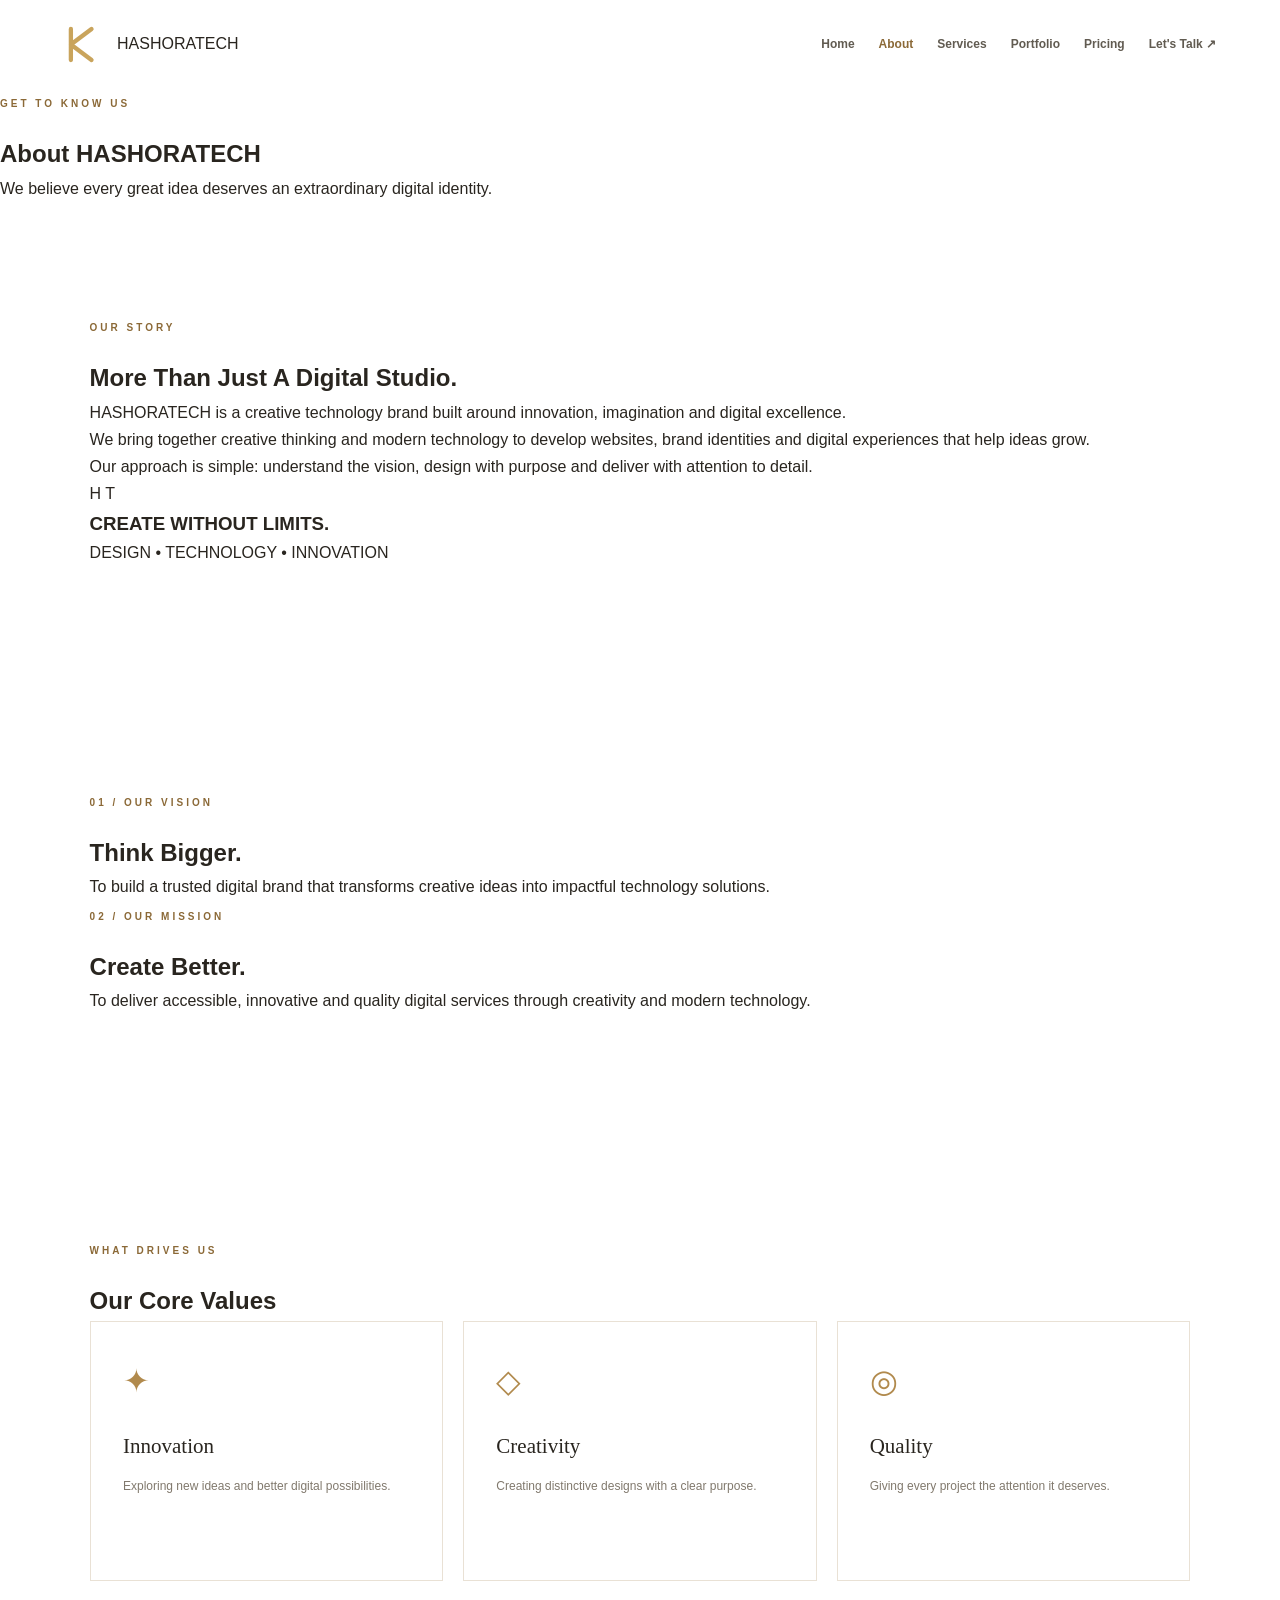
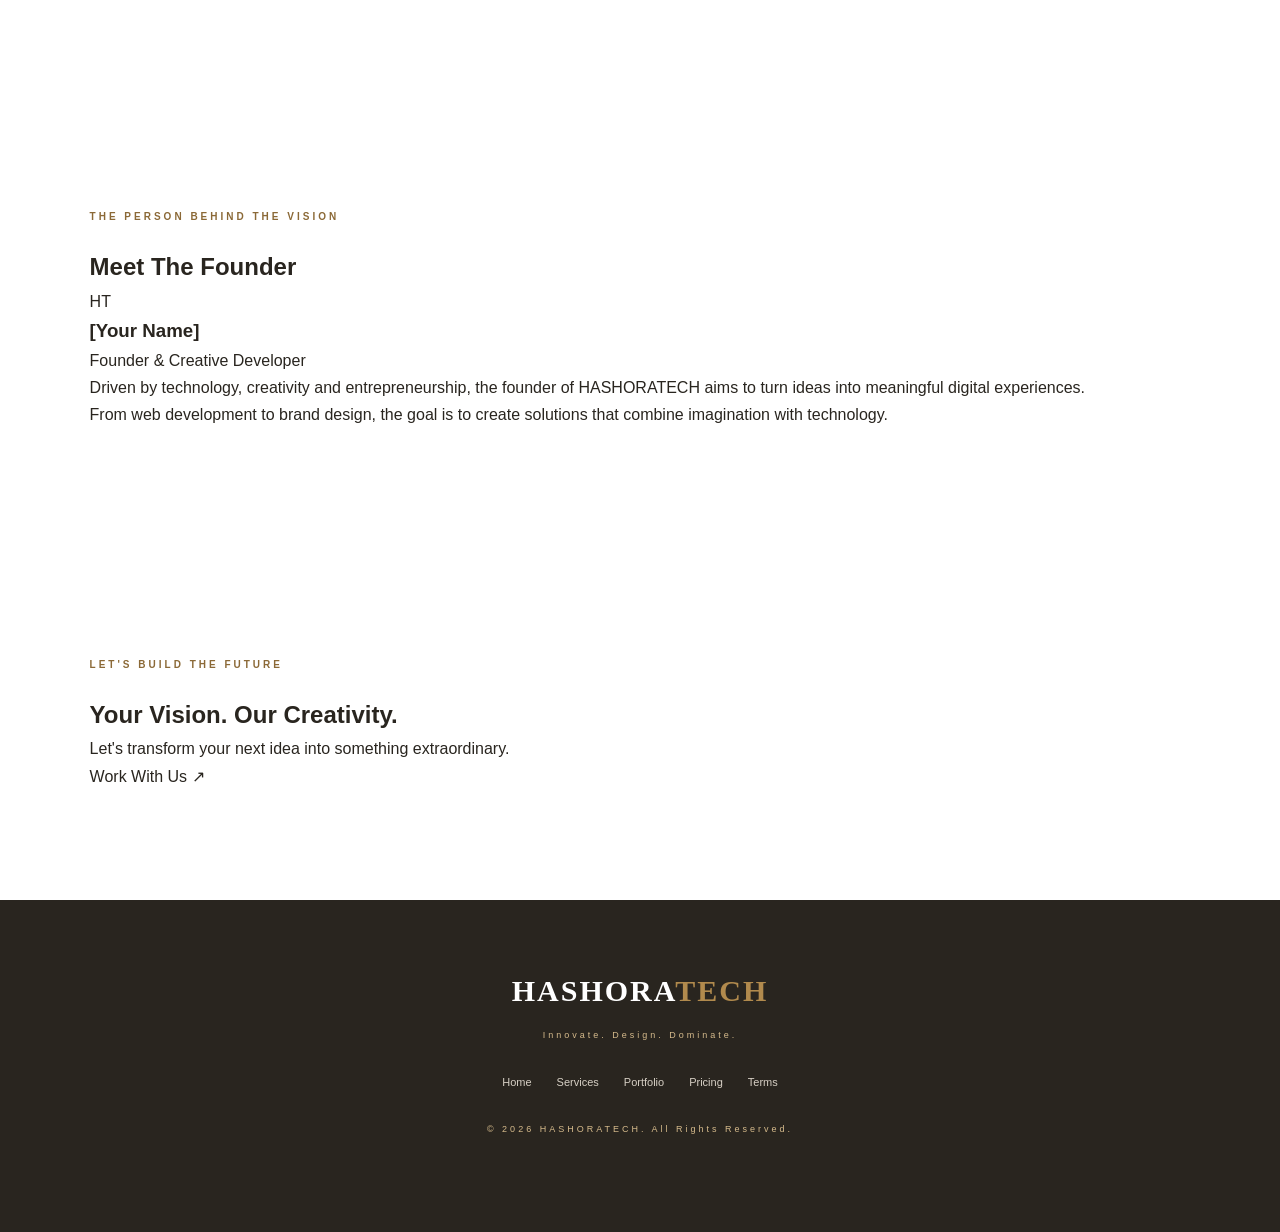
==== about.html @ ff11d42c "Create about.html" ====
<!DOCTYPE html>
<html lang="en">
<head>
  <meta charset="UTF-8">
  <meta name="viewport" content="width=device-width, initial-scale=1.0">
  <meta name="description" content="Discover HASHORATECH, our vision, mission and creative technology journey.">
  <title>About Us | HASHORATECH</title>
  <link rel="stylesheet" href="style.css">
</head>
<body>

<header class="navbar">
  <a href="index.html" class="brand">
    <svg viewBox="0 0 50 50" width="43" height="43">
      <path d="M8 7 V43 M8 25 L32 7 M8 25 L32 43"
        fill="none" stroke="#c9a45c" stroke-width="5"
        stroke-linecap="round"/>
      <path d="M38 8 V42 M38 25 H46"
        fill="none" stroke="#fff" stroke-width="4"/>
    </svg>
    <span>HASHORA<span class="gold">TECH</span></span>
  </a>

  <nav class="nav-links">
    <a href="index.html">Home</a>
    <a href="about.html" class="active">About</a>
    <a href="services.html">Services</a>
    <a href="portfolio.html">Portfolio</a>
    <a href="pricing.html">Pricing</a>
    <a href="contact.html" class="nav-button">Let's Talk ↗</a>
  </nav>
</header>

<main>

<section class="page-hero">
  <p class="eyebrow">GET TO KNOW US</p>
  <h1>About <span class="gold">HASHORATECH</span></h1>
  <p>We believe every great idea deserves an extraordinary digital identity.</p>
</section>

<section class="about-intro section">
  <div>
    <p class="eyebrow">OUR STORY</p>
    <h2>More Than Just A <span class="gold">Digital Studio.</span></h2>

    <p>
      HASHORATECH is a creative technology brand built around
      innovation, imagination and digital excellence.
    </p>

    <p>
      We bring together creative thinking and modern technology
      to develop websites, brand identities and digital experiences
      that help ideas grow.
    </p>

    <p>
      Our approach is simple: understand the vision, design with
      purpose and deliver with attention to detail.
    </p>
  </div>

  <div class="about-visual">
    <div class="about-logo">
      <span>H</span>
      <span class="gold">T</span>
    </div>
    <h3>CREATE WITHOUT LIMITS.</h3>
    <p>DESIGN • TECHNOLOGY • INNOVATION</p>
  </div>
</section>

<section class="mission-section section">
  <div class="mission-card">
    <span class="eyebrow">01 / OUR VISION</span>
    <h2>Think <span class="gold">Bigger.</span></h2>
    <p>
      To build a trusted digital brand that transforms creative
      ideas into impactful technology solutions.
    </p>
  </div>

  <div class="mission-card">
    <span class="eyebrow">02 / OUR MISSION</span>
    <h2>Create <span class="gold">Better.</span></h2>
    <p>
      To deliver accessible, innovative and quality digital
      services through creativity and modern technology.
    </p>
  </div>
</section>

<section class="values-section section">
  <p class="eyebrow">WHAT DRIVES US</p>
  <h2>Our Core <span class="gold">Values</span></h2>

  <div class="service-grid">
    <article class="service-card">
      <div class="service-icon">✦</div>
      <h3>Innovation</h3>
      <p>Exploring new ideas and better digital possibilities.</p>
    </article>

    <article class="service-card">
      <div class="service-icon">◇</div>
      <h3>Creativity</h3>
      <p>Creating distinctive designs with a clear purpose.</p>
    </article>

    <article class="service-card">
      <div class="service-icon">◎</div>
      <h3>Quality</h3>
      <p>Giving every project the attention it deserves.</p>
    </article>
  </div>
</section>

<section class="founder-section section">
  <p class="eyebrow">THE PERSON BEHIND THE VISION</p>
  <h2>Meet The <span class="gold">Founder</span></h2>

  <div class="founder-card">
    <div class="founder-photo">
      <!-- Replace with your embedded founder photograph -->
      <div class="founder-placeholder">HT</div>
    </div>

    <div class="founder-info">
      <h3>[Your Name]</h3>
      <p class="gold">Founder & Creative Developer</p>
      <p>
        Driven by technology, creativity and entrepreneurship,
        the founder of HASHORATECH aims to turn ideas into
        meaningful digital experiences.
      </p>
      <p>
        From web development to brand design, the goal is to
        create solutions that combine imagination with technology.
      </p>
    </div>
  </div>
</section>

<section class="cta section">
  <p class="eyebrow">LET'S BUILD THE FUTURE</p>
  <h2>Your Vision. Our <span class="gold">Creativity.</span></h2>
  <p>Let's transform your next idea into something extraordinary.</p>
  <a href="contact.html" class="primary-btn">Work With Us ↗</a>
</section>

</main>

<footer class="footer">
  <a href="index.html" class="footer-brand">
    HASHORA<span class="gold">TECH</span>
  </a>
  <p>Innovate. Design. Dominate.</p>

  <div class="footer-links">
    <a href="index.html">Home</a>
    <a href="services.html">Services</a>
    <a href="portfolio.html">Portfolio</a>
    <a href="pricing.html">Pricing</a>
    <a href="terms.html">Terms</a>
  </div>

  <p class="copyright">
    © 2026 HASHORATECH. All Rights Reserved.
  </p>
</footer>

<script src="script.js"></script>
</body>
</html>
---- style.css ----
/* =========================================
   HASHORATECH — LUXURY DESIGN SYSTEM
   White | Cream | Champagne Gold
========================================= */

:root {
  --white: #ffffff;
  --cream: #f8f4ec;
  --cream-dark: #eee5d6;
  --gold: #b18a4d;
  --gold-light: #d6bb8c;
  --gold-dark: #8b6937;
  --ink: #29251f;
  --muted: #81796d;
  --border: #e9e1d5;
  --serif: "Playfair Display", Georgia, serif;
  --sans: "DM Sans", Arial, sans-serif;
  --shadow: 0 15px 45px rgba(72, 55, 30, .07);
}

* {
  margin: 0;
  padding: 0;
  box-sizing: border-box;
}

html {
  scroll-behavior: smooth;
  scroll-padding-top: 100px;
}

body {
  background: var(--white);
  color: var(--ink);
  font-family: var(--sans);
  line-height: 1.7;
  overflow-x: hidden;
}

a {
  text-decoration: none;
  color: inherit;
}

img {
  max-width: 100%;
  display: block;
}

button {
  font: inherit;
}

/* HEADER */

.site-header {
  width: 100%;
  background: rgba(255,255,255,.96);
  border-bottom: 1px solid var(--border);
  position: sticky;
  top: 0;
  z-index: 1000;
  backdrop-filter: blur(15px);
}

.navbar {
  max-width: 1320px;
  margin: auto;
  min-height: 88px;
  padding: 12px 5%;
  display: flex;
  align-items: center;
  justify-content: space-between;
  gap: 25px;
}

.brand {
  display: flex;
  align-items: center;
  gap: 10px;
  flex-shrink: 0;
}

.brand-mark {
  width: 48px;
  height: 48px;
}

.brand-name {
  font-family: var(--serif);
  font-size: 21px;
  font-weight: 700;
  letter-spacing: 1px;
}

.brand-name span,
.footer-brand span {
  color: var(--gold);
}

.brand-name small {
  display: block;
  font: 8px var(--sans);
  letter-spacing: 2px;
  color: var(--muted);
}

.nav-links {
  display: flex;
  align-items: center;
  gap: 24px;
}

.nav-links a {
  font-size: 12px;
  font-weight: 600;
  color: #615b51;
  transition: .3s;
}

.nav-links a:hover,
.nav-links a.active {
  color: var(--gold-dark);
}

.nav-links .nav-contact {
  padding: 12px 19px;
  border: 1px solid var(--gold);
  color: var(--gold-dark);
}

.menu-toggle {
  display: none;
  background: none;
  border: none;
  font-size: 27px;
  cursor: pointer;
  color: var(--gold-dark);
}

/* BUTTONS */

.button {
  display: inline-flex;
  align-items: center;
  justify-content: center;
  padding: 14px 25px;
  font-size: 12px;
  font-weight: 700;
  letter-spacing: .5px;
  transition: .3s;
}

.button-gold {
  background: var(--gold);
  color: white;
  border: 1px solid var(--gold);
}

.button-gold:hover {
  background: var(--gold-dark);
  transform: translateY(-3px);
  box-shadow: var(--shadow);
}

.button-outline {
  border: 1px solid var(--gold);
  color: var(--gold-dark);
}

.button-outline:hover {
  background: var(--cream);
  transform: translateY(-3px);
}

/* HERO */

.hero-page {
  max-width: 1320px;
  min-height: 650px;
  margin: auto;
  padding: 85px 7%;
  display: grid;
  grid-template-columns: 1.2fr .8fr;
  align-items: center;
  gap: 65px;
}

.eyebrow {
  display: inline-block;
  color: var(--gold-dark);
  font-size: 10px;
  font-weight: 700;
  letter-spacing: 3px;
  margin-bottom: 22px;
}

.hero-content h1 {
  font-family: var(--serif);
  font-size: clamp(42px, 5.3vw, 72px);
  line-height: 1.12;
  font-weight: 500;
  letter-spacing: -1.5px;
}

.hero-content h1 span,
.section-title h2 span,
.about-text h3,
.contact-heading h2 span {
  color: var(--gold);
}

.gold-line {
  width: 75px;
  height: 2px;
  background: var(--gold);
  margin: 30px 0;
}

.hero-content > p {
  max-width: 490px;
  font-size: 15px;
  color: var(--muted);
  margin-bottom: 32px;
}

.hero-buttons {
  display: flex;
  flex-wrap: wrap;
  gap: 14px;
}

.hero-tagline {
  margin-top: 50px;
  color: var(--gold-dark);
  font-size: 9px;
  letter-spacing: 2px;
  font-weight: 700;
}

.hero-founder {
  position: relative;
  max-width: 400px;
  justify-self: center;
  width: 100%;
}

.hero-founder img {
  width: 100%;
  height: 480px;
  object-fit: cover;
  object-position: center 25%;
  position: relative;
  z-index: 2;
  border: 9px solid white;
  box-shadow: var(--shadow);
}

.portrait-decoration {
  position: absolute;
  width: 100%;
  height: 100%;
  top: 18px;
  left: 18px;
  border: 1px solid var(--gold);
}

.portrait-caption {
  position: relative;
  z-index: 3;
  background: white;
  width: 85%;
  margin: -55px auto 0;
  padding: 20px;
  text-align: center;
  box-shadow: var(--shadow);
}

.portrait-caption span,
.portrait-caption small {
  display: block;
  font-size: 9px;
  color: var(--muted);
  letter-spacing: 1.5px;
}

.portrait-caption strong {
  display: block;
  font-family: var(--serif);
  font-size: 20px;
  margin: 7px 0;
}

/* BRAND VALUES */

.brand-values {
  min-height: 85px;
  background: var(--cream);
  display: flex;
  align-items: center;
  justify-content: center;
  gap: 35px;
  flex-wrap: wrap;
  padding: 20px;
  color: var(--gold-dark);
  font-size: 10px;
  font-weight: 700;
  letter-spacing: 2px;
}

/* GENERAL SECTIONS */

.section {
  max-width: 1320px;
  margin: auto;
  padding: 110px 7%;
}

.cream-section {
  max-width: none;
  background: var(--cream);
}

.section-title {
  text-align: center;
  max-width: 680px;
  margin: 0 auto 65px;
}

.section-title .eyebrow {
  margin-bottom: 15px;
}

.section-title h2 {
  font-family: var(--serif);
  font-size: clamp(35px, 4vw, 51px);
  font-weight: 500;
  line-height: 1.2;
}

.section-title p {
  color: var(--muted);
  font-size: 14px;
  margin-top: 15px;
}

/* ABOUT */

.about-layout {
  display: grid;
  grid-template-columns: .85fr 1.15fr;
  gap: 80px;
  align-items: center;
}

.about-photo {
  position: relative;
}

.about-photo img {
  width: 100%;
  height: 460px;
  object-fit: cover;
  object-position: center 25%;
  box-shadow: var(--shadow);
}

.photo-label {
  position: absolute;
  bottom: 0;
  left: 0;
  background: var(--gold);
  color: white;
  padding: 12px 23px;
  font-size: 10px;
  letter-spacing: 2px;
}

.about-text h3 {
  font-family: var(--serif);
  font-size: 38px;
  font-weight: 500;
}

.about-text h4 {
  color: var(--muted);
  font-size: 12px;
  margin: 8px 0 25px;
  letter-spacing: 1px;
}

.about-text p {
  color: var(--muted);
  font-size: 14px;
  margin-bottom: 18px;
}

.founder-signature {
  margin-top: 28px;
  font-family: var(--serif);
  font-style: italic;
  font-size: 25px;
  color: var(--gold-dark);
}

/* PHOTO GALLERY */

.photo-gallery {
  display: grid;
  grid-template-columns: repeat(4, 1fr);
  gap: 18px;
  margin-top: 85px;
}

.photo-gallery figure {
  overflow: hidden;
  background: white;
  padding: 9px;
  box-shadow: var(--shadow);
}

.photo-gallery img {
  width: 100%;
  height: 230px;
  object-fit: cover;
  transition: .5s;
}

.photo-gallery figure:hover img {
  transform: scale(1.06);
}

.photo-gallery figcaption {
  padding: 14px 5px 7px;
  text-align: center;
  font-size: 9px;
  letter-spacing: 1px;
  font-weight: 700;
  color: var(--gold-dark);
}

/* SERVICES */

.service-grid {
  max-width: 1100px;
  margin: auto;
  display: grid;
  grid-template-columns: repeat(3, 1fr);
  gap: 20px;
}

.service-card {
  background: white;
  padding: 32px;
  border: 1px solid var(--border);
  min-height: 260px;
  position: relative;
  transition: .3s;
}

.service-card:hover {
  transform: translateY(-8px);
  box-shadow: var(--shadow);
  border-color: var(--gold-light);
}

.service-icon {
  display: block;
  color: var(--gold);
  font-size: 32px;
  margin-bottom: 20px;
}

.card-number {
  position: absolute;
  right: 25px;
  top: 27px;
  font-size: 11px;
  color: var(--gold);
}

.service-card h3 {
  font-family: var(--serif);
  font-size: 21px;
  font-weight: 500;
  margin-bottom: 12px;
}

.service-card p {
  color: var(--muted);
  font-size: 12px;
}

.service-card a {
  display: inline-block;
  color: var(--gold-dark);
  font-size: 11px;
  font-weight: 700;
  margin-top: 20px;
}

/* PROJECTS */

.project-grid {
  display: grid;
  grid-template-columns: repeat(2, 1fr);
  gap: 30px;
}

.project-card {
  background: white;
  border: 1px solid var(--border);
  overflow: hidden;
  transition: .3s;
}

.project-card:hover {
  transform: translateY(-6px);
  box-shadow: var(--shadow);
}

.project-logo {
  height: 250px;
  background: var(--cream);
  display: flex;
  flex-direction: column;
  align-items: center;
  justify-content: center;
  gap: 10px;
  color: var(--gold-dark);
  font-family: var(--serif);
  letter-spacing: 3px;
}

.project-logo svg {
  width: 90px;
  height: 90px;
}

.project-logo strong {
  font-size: 15px;
}

.project-ai span {
  color: var(--gold);
}

.project-info {
  padding: 27px;
}

.project-info > span {
  font-size: 9px;
  letter-spacing: 2px;
  color: var(--gold);
}

.project-info h3 {
  font-family: var(--serif);
  font-size: 25px;
  font-weight: 500;
  margin: 10px 0;
}

.project-info p {
  color: var(--muted);
  font-size: 13px;
}

.project-info a {
  display: inline-block;
  margin-top: 20px;
  color: var(--gold-dark);
  font-size: 11px;
  font-weight: 700;
}

.disclaimer,
.pricing-note {
  color: var(--muted);
  font-size: 11px;
  margin-top: 30px;
  text-align: center;
}

/* DEMOS */

.demo-grid {
  display: grid;
  grid-template-columns: repeat(2, 1fr);
  gap: 22px;
  max-width: 1050px;
  margin: auto;
}

.demo-card {
  background: white;
  padding: 36px;
  border: 1px solid var(--border);
  transition: .3s;
}

.demo-card:hover {
  border-color: var(--gold);
  transform: translateY(-6px);
  box-shadow: var(--shadow);
}

.demo-symbol {
  font-family: var(--serif);
  color: var(--gold);
  font-size: 44px;
  margin-bottom: 20px;
}

.demo-card > span {
  font-size: 9px;
  color: var(--gold-dark);
  letter-spacing: 2px;
}

.demo-card h3 {
  font-family: var(--serif);
  font-size: 27px;
  font-weight: 500;
  margin: 12px 0;
}

.demo-card p {
  color: var(--muted);
  font-size: 13px;
}

.demo-card strong {
  display: block;
  font-size: 10px;
  letter-spacing: 1px;
  color: var(--gold-dark);
  margin-top: 25px;
}

/* PRICING */

.pricing-category {
  margin-bottom: 60px;
}

.pricing-category h3 {
  text-align: center;
  font-family: var(--serif);
  font-size: 29px;
  font-weight: 500;
  margin-bottom: 30px;
}

.price-grid {
  display: grid;
  grid-template-columns: repeat(3, 1fr);
  gap: 20px;
}

.price-card {
  padding: 35px 25px;
  border: 1px solid var(--border);
  background: white;
  text-align: center;
  transition: .3s;
}

.price-card:hover {
  transform: translateY(-6px);
  box-shadow: var(--shadow);
}

.price-card.featured {
  border: 1px solid var(--gold);
  background: var(--cream);
}

.price-card > span {
  color: var(--gold-dark);
  font-size: 10px;
  font-weight: 700;
  letter-spacing: 1.5px;
}

.price-card h4 {
  font-family: var(--serif);
  font-size: 39px;
  color: var(--gold-dark);
  margin: 15px 0;
}

.price-card p {
  color: var(--muted);
  font-size: 12px;
  min-height: 55px;
}

.price-card a {
  display: inline-block;
  margin-top: 20px;
  border-bottom: 1px solid var(--gold);
  padding-bottom: 5px;
  color: var(--gold-dark);
  font-size: 11px;
  font-weight: 700;
}

.custom-pricing {
  display: grid;
  grid-template-columns: repeat(3, 1fr);
  gap: 15px;
}

.custom-pricing div {
  padding: 22px;
  background: var(--cream);
  text-align: center;
}

.custom-pricing strong,
.custom-pricing span {
  display: block;
}

.custom-pricing strong {
  font-family: var(--serif);
  font-size: 18px;
}

.custom-pricing span {
  color: var(--gold-dark);
  font-size: 12px;
  margin-top: 8px;
}

/* CONTACT */

.contact-section {
  max-width: none;
  background: var(--cream);
}

.contact-layout {
  max-width: 1100px;
  margin: auto;
  display: grid;
  grid-template-columns: 1fr 1fr;
  align-items: center;
  gap: 80px;
}

.contact-heading h2 {
  font-family: var(--serif);
  font-size: clamp(40px, 5vw, 60px);
  font-weight: 500;
  line-height: 1.2;
}

.contact-heading p {
  margin-top: 25px;
  color: var(--muted);
  font-size: 14px;
  max-width: 450px;
}

.contact-details {
  display: flex;
  flex-direction: column;
  gap: 24px;
}

.contact-item {
  display: flex;
  align-items: center;
  gap: 20px;
  padding: 20px;
  background: white;
  border: 1px solid var(--border);
}

.contact-item > span {
  color: var(--gold);
  font-size: 25px;
}

.contact-item small,
.contact-item strong {
  display: block;
}

.contact-item small {
  color: var(--gold-dark);
  font-size: 9px;
  letter-spacing: 2px;
}

.contact-item strong {
  font-size: 13px;
  overflow-wrap: anywhere;
}

.contact-details .button {
  align-self: flex-start;
}

/* FOOTER */

.footer {
  padding: 65px 20px;
  background: #29251f;
  color: white;
  text-align: center;
}

.footer-brand {
  font-family: var(--serif);
  font-size: 30px;
  font-weight: 700;
  letter-spacing: 2px;
}

.footer > p {
  font-size: 9px;
  letter-spacing: 3px;
  color: var(--gold-light);
  margin: 12px 0 30px;
}

.footer-links {
  display: flex;
  justify-content: center;
  flex-wrap: wrap;
  gap: 25px;
  margin-bottom: 30px;
}

.footer-links a {
  font-size: 11px;
  color: #d7d0c5;
}

.footer small {
  color: #aaa096;
  font-size: 10px;
}

/* ANIMATIONS */

@keyframes fadeUp {
  from {
    opacity: 0;
    transform: translateY(25px);
  }
  to {
    opacity: 1;
    transform: translateY(0);
  }
}

.hero-content {
  animation: fadeUp .9s ease both;
}

.hero-founder {
  animation: fadeUp 1.1s ease both;
}

.reveal {
  opacity: 0;
  transform: translateY(25px);
  transition: opacity .7s ease, transform .7s ease;
}

.reveal.visible {
  opacity: 1;
  transform: translateY(0);
}

/* RESPONSIVE */

@media (max-width: 1050px) {
  .nav-links {
    gap: 13px;
  }

  .nav-links a {
    font-size: 11px;
  }

  .hero-page {
    gap: 35px;
  }
}

@media (max-width: 850px) {
  .navbar {
    min-height: 75px;
  }

  .menu-toggle {
    display: block;
  }

  .nav-links {
    position: absolute;
    top: 75px;
    left: 0;
    right: 0;
    background: white;
    padding: 25px 7%;
    display: none;
    flex-direction: column;
    align-items: stretch;
    gap: 20px;
    border-bottom: 1px solid var(--border);
    box-shadow: var(--shadow);
  }

  .nav-links.active {
    display: flex;
  }

  .hero-page {
    grid-template-columns: 1fr;
    text-align: center;
    padding-top: 65px;
  }

  .hero-content > p {
    margin-left: auto;
    margin-right: auto;
  }

  .gold-line {
    margin: 25px auto;
  }

  .hero-buttons {
    justify-content: center;
  }

  .hero-tagline {
    margin-top: 35px;
  }

  .hero-founder {
    max-width: 360px;
  }

  .about-layout {
    grid-template-columns: 1fr;
    gap: 40px;
  }

  .about-photo {
    max-width: 420px;
    margin: auto;
    width: 100%;
  }

  .contact-layout {
    grid-template-columns: 1fr;
    gap: 45px;
  }

  .service-grid {
    grid-template-columns: repeat(2, 1fr);
  }
}

@media (max-width: 600px) {
  .section {
    padding: 75px 6%;
  }

  .hero-page {
    padding: 65px 6%;
  }

  .hero-content h1 {
    font-size: 43px;
  }

  .brand-name {
    font-size: 18px;
  }

  .brand-mark {
    width: 40px;
    height: 40px;
  }

  .brand-values {
    gap: 13px;
    font-size: 8px;
  }

  .service-grid,
  .project-grid,
  .demo-grid,
  .price-grid,
  .custom-pricing {
    grid-template-columns: 1fr;
  }

  .photo-gallery {
    grid-template-columns: repeat(2, 1fr);
    gap: 12px;
    margin-top: 50px;
  }

  .photo-gallery img {
    height: 180px;
  }

  .about-photo img {
    height: 380px;
  }

  .hero-founder img {
    height: 420px;
  }

  .hero-buttons {
    flex-direction: column;
  }

  .hero-buttons .button {
    width: 100%;
  }

  .contact-details .button {
    width: 100%;
  }

  .footer-links {
    gap: 15px;
  }
}

@media (prefers-reduced-motion: reduce) {
  *, *::before, *::after {
    scroll-behavior: auto !important;
    animation-duration: .01ms !important;
    transition-duration: .01ms !important;
  }
}
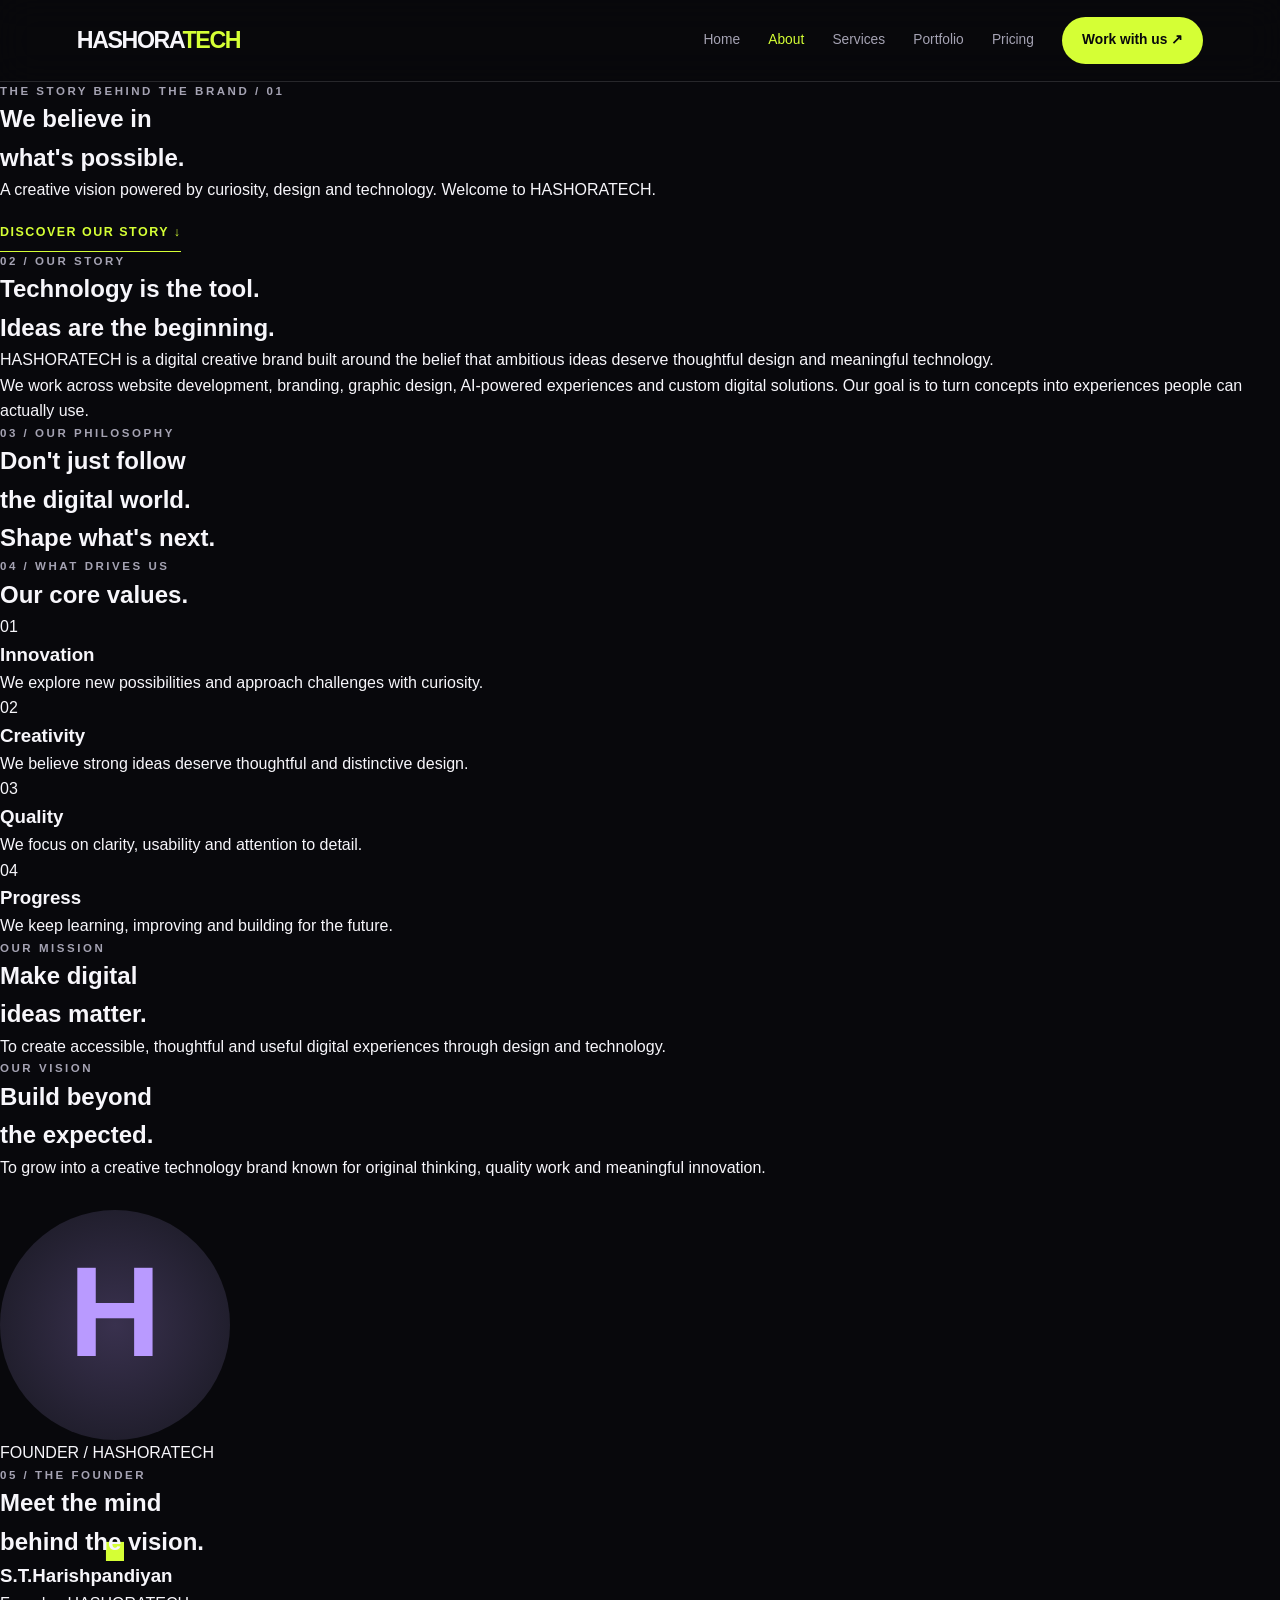
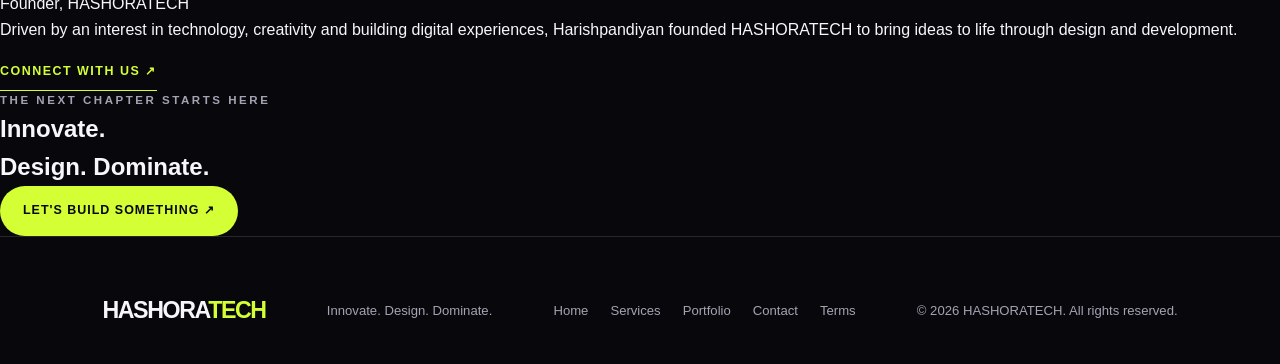
==== commit 9f5ef398: "Update about.html" ====
--- a/about.html
+++ b/about.html
@@ -4,171 +4,156 @@
 <head>
   <meta charset="UTF-8">
   <meta name="viewport" content="width=device-width, initial-scale=1.0">
-  <meta name="description" content="Discover HASHORATECH, our vision, mission and creative technology journey.">
+  <meta name="description" content="Discover the vision, mission and founder behind HASHORATECH.">
   <title>About Us | HASHORATECH</title>
   <link rel="stylesheet" href="style.css">
 </head>
 <body>
 
-<header class="navbar">
-  <a href="index.html" class="brand">
-    <svg viewBox="0 0 50 50" width="43" height="43">
-      <path d="M8 7 V43 M8 25 L32 7 M8 25 L32 43"
-        fill="none" stroke="#c9a45c" stroke-width="5"
-        stroke-linecap="round"/>
-      <path d="M38 8 V42 M38 25 H46"
-        fill="none" stroke="#fff" stroke-width="4"/>
-    </svg>
-    <span>HASHORA<span class="gold">TECH</span></span>
-  </a>
+<header class="site-header">
+  <a class="logo" href="index.html">HASHORA<span>TECH</span></a>
 
-  <nav class="nav-links">
+  <button class="menu-toggle" id="menuToggle"
+    aria-label="Toggle navigation" aria-expanded="false">☰</button>
+
+  <nav class="site-nav" id="siteNav">
     <a href="index.html">Home</a>
-    <a href="about.html" class="active">About</a>
-    <a href="services.html">Services</a>
+    <a class="active" href="about.html">About</a>
+    <a href="service.html">Services</a>
     <a href="portfolio.html">Portfolio</a>
     <a href="pricing.html">Pricing</a>
-    <a href="contact.html" class="nav-button">Let's Talk ↗</a>
+    <a class="nav-cta" href="contact.html">Work with us ↗</a>
   </nav>
 </header>
 
 <main>
 
-<section class="page-hero">
-  <p class="eyebrow">GET TO KNOW US</p>
-  <h1>About <span class="gold">HASHORATECH</span></h1>
-  <p>We believe every great idea deserves an extraordinary digital identity.</p>
-</section>
+  <section class="about-hero">
+    <p class="eyebrow">THE STORY BEHIND THE BRAND / 01</p>
+    <h1>We believe in<br><span>what's possible.</span></h1>
+    <p>
+      A creative vision powered by curiosity, design
+      and technology. Welcome to HASHORATECH.
+    </p>
+    <a href="#our-story" class="text-link">DISCOVER OUR STORY ↓</a>
+  </section>
 
-<section class="about-intro section">
-  <div>
-    <p class="eyebrow">OUR STORY</p>
-    <h2>More Than Just A <span class="gold">Digital Studio.</span></h2>
+  <section class="about-story" id="our-story">
+    <div>
+      <p class="eyebrow">02 / OUR STORY</p>
+    </div>
+    <div>
+      <h2>Technology is the tool.<br><span>Ideas are the beginning.</span></h2>
+      <p>
+        HASHORATECH is a digital creative brand built around
+        the belief that ambitious ideas deserve thoughtful
+        design and meaningful technology.
+      </p>
+      <p>
+        We work across website development, branding, graphic
+        design, AI-powered experiences and custom digital
+        solutions. Our goal is to turn concepts into
+        experiences people can actually use.
+      </p>
+    </div>
+  </section>
 
-    <p>
-      HASHORATECH is a creative technology brand built around
-      innovation, imagination and digital excellence.
-    </p>
+  <section class="about-belief">
+    <p class="eyebrow">03 / OUR PHILOSOPHY</p>
+    <h2>Don't just follow<br>the digital world.<br><span>Shape what's next.</span></h2>
+  </section>
 
-    <p>
-      We bring together creative thinking and modern technology
-      to develop websites, brand identities and digital experiences
-      that help ideas grow.
-    </p>
+  <section class="about-values">
+    <p class="eyebrow">04 / WHAT DRIVES US</p>
+    <h2>Our core values.</h2>
 
-    <p>
-      Our approach is simple: understand the vision, design with
-      purpose and deliver with attention to detail.
-    </p>
-  </div>
+    <div class="value-grid">
+      <article class="value-card">
+        <span>01</span>
+        <h3>Innovation</h3>
+        <p>We explore new possibilities and approach challenges with curiosity.</p>
+      </article>
 
-  <div class="about-visual">
-    <div class="about-logo">
-      <span>H</span>
-      <span class="gold">T</span>
+      <article class="value-card">
+        <span>02</span>
+        <h3>Creativity</h3>
+        <p>We believe strong ideas deserve thoughtful and distinctive design.</p>
+      </article>
+
+      <article class="value-card">
+        <span>03</span>
+        <h3>Quality</h3>
+        <p>We focus on clarity, usability and attention to detail.</p>
+      </article>
+
+      <article class="value-card">
+        <span>04</span>
+        <h3>Progress</h3>
+        <p>We keep learning, improving and building for the future.</p>
+      </article>
     </div>
-    <h3>CREATE WITHOUT LIMITS.</h3>
-    <p>DESIGN • TECHNOLOGY • INNOVATION</p>
-  </div>
-</section>
+  </section>
 
-<section class="mission-section section">
-  <div class="mission-card">
-    <span class="eyebrow">01 / OUR VISION</span>
-    <h2>Think <span class="gold">Bigger.</span></h2>
-    <p>
-      To build a trusted digital brand that transforms creative
-      ideas into impactful technology solutions.
-    </p>
-  </div>
-
-  <div class="mission-card">
-    <span class="eyebrow">02 / OUR MISSION</span>
-    <h2>Create <span class="gold">Better.</span></h2>
-    <p>
-      To deliver accessible, innovative and quality digital
-      services through creativity and modern technology.
-    </p>
-  </div>
-</section>
-
-<section class="values-section section">
-  <p class="eyebrow">WHAT DRIVES US</p>
-  <h2>Our Core <span class="gold">Values</span></h2>
-
-  <div class="service-grid">
-    <article class="service-card">
-      <div class="service-icon">✦</div>
-      <h3>Innovation</h3>
-      <p>Exploring new ideas and better digital possibilities.</p>
-    </article>
-
-    <article class="service-card">
-      <div class="service-icon">◇</div>
-      <h3>Creativity</h3>
-      <p>Creating distinctive designs with a clear purpose.</p>
-    </article>
-
-    <article class="service-card">
-      <div class="service-icon">◎</div>
-      <h3>Quality</h3>
-      <p>Giving every project the attention it deserves.</p>
-    </article>
-  </div>
-</section>
-
-<section class="founder-section section">
-  <p class="eyebrow">THE PERSON BEHIND THE VISION</p>
-  <h2>Meet The <span class="gold">Founder</span></h2>
-
-  <div class="founder-card">
-    <div class="founder-photo">
-      <!-- Replace with your embedded founder photograph -->
-      <div class="founder-placeholder">HT</div>
+  <section class="about-mission">
+    <div class="mission-block">
+      <p class="eyebrow">OUR MISSION</p>
+      <h2>Make digital<br><span>ideas matter.</span></h2>
+      <p>
+        To create accessible, thoughtful and useful digital
+        experiences through design and technology.
+      </p>
     </div>
 
-    <div class="founder-info">
-      <h3>[Your Name]</h3>
-      <p class="gold">Founder & Creative Developer</p>
+    <div class="mission-block">
+      <p class="eyebrow">OUR VISION</p>
+      <h2>Build beyond<br><span>the expected.</span></h2>
       <p>
-        Driven by technology, creativity and entrepreneurship,
-        the founder of HASHORATECH aims to turn ideas into
-        meaningful digital experiences.
-      </p>
-      <p>
-        From web development to brand design, the goal is to
-        create solutions that combine imagination with technology.
+        To grow into a creative technology brand known for
+        original thinking, quality work and meaningful innovation.
       </p>
     </div>
-  </div>
-</section>
+  </section>
 
-<section class="cta section">
-  <p class="eyebrow">LET'S BUILD THE FUTURE</p>
-  <h2>Your Vision. Our <span class="gold">Creativity.</span></h2>
-  <p>Let's transform your next idea into something extraordinary.</p>
-  <a href="contact.html" class="primary-btn">Work With Us ↗</a>
-</section>
+  <section class="about-founder">
+    <div class="founder-visual">
+      <div class="founder-monogram">H<span>.</span></div>
+      <p>FOUNDER / HASHORATECH</p>
+    </div>
+
+    <div class="founder-content">
+      <p class="eyebrow">05 / THE FOUNDER</p>
+      <h2>Meet the mind<br>behind the <span>vision.</span></h2>
+      <h3>S.T.Harishpandiyan</h3>
+      <p class="founder-role">Founder, HASHORATECH</p>
+      <p>
+        Driven by an interest in technology, creativity and
+        building digital experiences, Harishpandiyan founded
+        HASHORATECH to bring ideas to life through design
+        and development.
+      </p>
+      <a href="contact.html" class="text-link">CONNECT WITH US ↗</a>
+    </div>
+  </section>
+
+  <section class="about-end">
+    <p class="eyebrow">THE NEXT CHAPTER STARTS HERE</p>
+    <h2>Innovate.<br><span>Design. Dominate.</span></h2>
+    <a href="contact.html" class="lime-button">LET'S BUILD SOMETHING ↗</a>
+  </section>
 
 </main>
 
-<footer class="footer">
-  <a href="index.html" class="footer-brand">
-    HASHORA<span class="gold">TECH</span>
-  </a>
+<footer class="site-footer">
+  <a class="logo" href="index.html">HASHORA<span>TECH</span></a>
   <p>Innovate. Design. Dominate.</p>
-
-  <div class="footer-links">
+  <div class="footer-nav">
     <a href="index.html">Home</a>
-    <a href="services.html">Services</a>
+    <a href="service.html">Services</a>
     <a href="portfolio.html">Portfolio</a>
-    <a href="pricing.html">Pricing</a>
+    <a href="contact.html">Contact</a>
     <a href="terms.html">Terms</a>
   </div>
-
-  <p class="copyright">
-    © 2026 HASHORATECH. All Rights Reserved.
-  </p>
+  <p>© <span id="year">2026</span> HASHORATECH. All rights reserved.</p>
 </footer>
 
 <script src="script.js"></script>
--- a/style.css
+++ b/style.css
@@ -1,22 +1,20 @@
 
-/* =========================================
-   HASHORATECH — LUXURY DESIGN SYSTEM
-   White | Cream | Champagne Gold
-========================================= */
+/* ==========================================
+   HASHORATECH — IMMERSIVE DESIGN SYSTEM
+   Innovate. Design. Dominate.
+========================================== */
 
 :root {
-  --white: #ffffff;
-  --cream: #f8f4ec;
-  --cream-dark: #eee5d6;
-  --gold: #b18a4d;
-  --gold-light: #d6bb8c;
-  --gold-dark: #8b6937;
-  --ink: #29251f;
-  --muted: #81796d;
-  --border: #e9e1d5;
-  --serif: "Playfair Display", Georgia, serif;
-  --sans: "DM Sans", Arial, sans-serif;
-  --shadow: 0 15px 45px rgba(72, 55, 30, .07);
+  --bg: #08080c;
+  --surface: #111117;
+  --surface-2: #191922;
+  --white: #f7f6fb;
+  --muted: #a5a3b3;
+  --lime: #d5ff35;
+  --purple: #b99aff;
+  --pink: #f3a4c9;
+  --line: rgba(255,255,255,.13);
+  --max-width: 1440px;
 }
 
 * {
@@ -31,1020 +29,1378 @@
 }
 
 body {
-  background: var(--white);
-  color: var(--ink);
-  font-family: var(--sans);
-  line-height: 1.7;
+  background: var(--bg);
+  color: var(--white);
+  font-family: Inter, "Segoe UI", Arial, sans-serif;
+  line-height: 1.6;
   overflow-x: hidden;
 }
 
+body::selection {
+  background: var(--lime);
+  color: #08080c;
+}
+
 a {
+  color: inherit;
   text-decoration: none;
-  color: inherit;
-}
-
-img {
-  max-width: 100%;
-  display: block;
 }
 
 button {
   font: inherit;
 }
 
-/* HEADER */
+img {
+  display: block;
+  max-width: 100%;
+}
+
+.lime {
+  color: var(--lime);
+}
+
+.purple {
+  color: var(--purple);
+}
+
+.pink {
+  color: var(--pink);
+}
+
+.eyebrow {
+  color: var(--muted);
+  font-size: .72rem;
+  font-weight: 700;
+  letter-spacing: .22em;
+  text-transform: uppercase;
+}
+
+/* NAVIGATION */
 
 .site-header {
   width: 100%;
-  background: rgba(255,255,255,.96);
-  border-bottom: 1px solid var(--border);
+  min-height: 82px;
+  padding: 16px 6%;
+  display: flex;
+  justify-content: space-between;
+  align-items: center;
+  gap: 30px;
+  background: rgba(8,8,12,.88);
+  border-bottom: 1px solid var(--line);
   position: sticky;
   top: 0;
   z-index: 1000;
-  backdrop-filter: blur(15px);
-}
-
-.navbar {
-  max-width: 1320px;
-  margin: auto;
-  min-height: 88px;
-  padding: 12px 5%;
+  backdrop-filter: blur(18px);
+  transition: background .3s, box-shadow .3s;
+}
+
+.site-header.scrolled {
+  background: rgba(8,8,12,.97);
+  box-shadow: 0 10px 40px rgba(0,0,0,.3);
+}
+
+.logo {
+  font-size: 1.45rem;
+  font-weight: 900;
+  letter-spacing: -.06em;
+  white-space: nowrap;
+}
+
+.logo span {
+  color: var(--lime);
+}
+
+.site-nav {
   display: flex;
   align-items: center;
-  justify-content: space-between;
-  gap: 25px;
-}
-
-.brand {
-  display: flex;
-  align-items: center;
-  gap: 10px;
-  flex-shrink: 0;
-}
-
-.brand-mark {
-  width: 48px;
-  height: 48px;
-}
-
-.brand-name {
-  font-family: var(--serif);
-  font-size: 21px;
-  font-weight: 700;
-  letter-spacing: 1px;
-}
-
-.brand-name span,
-.footer-brand span {
-  color: var(--gold);
-}
-
-.brand-name small {
-  display: block;
-  font: 8px var(--sans);
-  letter-spacing: 2px;
-  color: var(--muted);
-}
-
-.nav-links {
-  display: flex;
-  align-items: center;
-  gap: 24px;
-}
-
-.nav-links a {
-  font-size: 12px;
-  font-weight: 600;
-  color: #615b51;
-  transition: .3s;
-}
-
-.nav-links a:hover,
-.nav-links a.active {
-  color: var(--gold-dark);
-}
-
-.nav-links .nav-contact {
-  padding: 12px 19px;
-  border: 1px solid var(--gold);
-  color: var(--gold-dark);
+  gap: clamp(14px, 2.2vw, 32px);
+}
+
+.site-nav a {
+  color: var(--muted);
+  font-size: .86rem;
+  transition: color .25s;
+}
+
+.site-nav a:hover,
+.site-nav a.active {
+  color: var(--lime);
+}
+
+.site-nav .nav-cta {
+  color: #08080c;
+  background: var(--lime);
+  padding: 12px 20px;
+  border-radius: 50px;
+  font-weight: 800;
+}
+
+.site-nav .nav-cta:hover {
+  color: #08080c;
+  background: white;
+  transform: translateY(-2px);
 }
 
 .menu-toggle {
   display: none;
-  background: none;
-  border: none;
-  font-size: 27px;
+  background: transparent;
+  color: var(--white);
+  border: 1px solid var(--line);
+  border-radius: 8px;
+  padding: 8px 12px;
   cursor: pointer;
-  color: var(--gold-dark);
-}
-
-/* BUTTONS */
-
-.button {
-  display: inline-flex;
+}
+
+/* SERVICES HERO */
+
+.services-hero {
+  min-height: 690px;
+  padding: 120px 9% 100px;
+  display: flex;
+  flex-direction: column;
+  align-items: flex-start;
+  justify-content: center;
+  background:
+    radial-gradient(ellipse at 75% 40%, rgba(185,154,255,.13), transparent 36%),
+    radial-gradient(ellipse at 15% 90%, rgba(213,255,53,.08), transparent 35%),
+    var(--bg);
+  border-bottom: 1px solid var(--line);
+}
+
+.services-hero h1 {
+  max-width: 1100px;
+  margin: 30px 0;
+  font-size: clamp(3.4rem, 8.5vw, 8.5rem);
+  line-height: .98;
+  letter-spacing: -.085em;
+  font-weight: 800;
+}
+
+.services-hero h1 span {
+  color: var(--lime);
+}
+
+.hero-copy {
+  max-width: 540px;
+  color: var(--muted);
+  font-size: 1.08rem;
+  margin-bottom: 32px;
+}
+
+.text-link {
+  color: var(--lime);
+  font-size: .78rem;
+  letter-spacing: .12em;
+  font-weight: 800;
+  border-bottom: 1px solid var(--lime);
+  padding-bottom: 8px;
+  transition: gap .3s;
+}
+
+/* INTRODUCTION */
+
+.services-intro {
+  padding: 130px 12%;
+  display: grid;
+  grid-template-columns: .7fr 1.3fr;
+  gap: 50px;
+  align-items: start;
+}
+
+.services-intro .eyebrow {
+  padding-top: 15px;
+}
+
+.services-intro h2 {
+  font-size: clamp(2.6rem, 5.4vw, 5.5rem);
+  line-height: 1.08;
+  letter-spacing: -.065em;
+  margin-bottom: 28px;
+}
+
+.services-intro h2 span {
+  color: var(--purple);
+}
+
+.services-intro p:last-child {
+  color: var(--muted);
+  max-width: 650px;
+  font-size: 1.05rem;
+}
+
+/* SERVICE LIST */
+
+.service-list {
+  padding: 20px 8% 100px;
+  max-width: var(--max-width);
+  margin: auto;
+}
+
+.service-row {
+  min-height: 450px;
+  padding: 65px 25px;
+  display: grid;
+  grid-template-columns: 65px 1.1fr .9fr 45px;
   align-items: center;
+  gap: 35px;
+  border-top: 1px solid var(--line);
+  position: relative;
+}
+
+.service-row:last-child {
+  border-bottom: 1px solid var(--line);
+}
+
+.service-number {
+  align-self: start;
+  padding-top: 10px;
+  color: var(--lime);
+  font-size: .9rem;
+  font-weight: 700;
+}
+
+.service-main .eyebrow {
+  margin-bottom: 20px;
+}
+
+.service-main h2 {
+  font-size: clamp(2.5rem, 5vw, 5rem);
+  line-height: 1;
+  letter-spacing: -.07em;
+  margin-bottom: 24px;
+}
+
+.service-main h2 span {
+  color: var(--lime);
+}
+
+.service-main > p:not(.eyebrow) {
+  color: var(--muted);
+  max-width: 460px;
+  margin-bottom: 20px;
+}
+
+.service-main ul {
+  list-style: none;
+  display: flex;
+  flex-wrap: wrap;
+  gap: 9px;
+  max-width: 520px;
+}
+
+.service-main li {
+  padding: 8px 13px;
+  border: 1px solid var(--line);
+  border-radius: 30px;
+  color: #d4d2dd;
+  font-size: .76rem;
+}
+
+.service-arrow {
+  width: 43px;
+  height: 43px;
+  display: grid;
+  place-items: center;
+  border: 1px solid var(--line);
+  border-radius: 50%;
+  font-size: 1.3rem;
+  transition: .3s;
+}
+
+.service-arrow:hover {
+  background: var(--lime);
+  color: var(--bg);
+  transform: rotate(45deg);
+}
+
+/* CSS-BASED SERVICE ARTWORK */
+
+.service-art {
+  min-height: 270px;
+  border-radius: 14px;
+  overflow: hidden;
+  display: grid;
+  place-items: center;
+  position: relative;
+  background: var(--surface);
+  border: 1px solid var(--line);
+}
+
+.art-web {
+  background: radial-gradient(circle at 50% 40%, #283c3c, #111117 70%);
+}
+
+.browser-art {
+  width: 78%;
+  height: 170px;
+  padding: 15px;
+  border: 1px solid rgba(255,255,255,.25);
+  background: rgba(255,255,255,.06);
+  border-radius: 10px;
+  transform: rotate(-5deg);
+  box-shadow: 0 25px 60px rgba(0,0,0,.4);
+}
+
+.browser-dots {
+  color: var(--lime);
+  font-size: .55rem;
+  letter-spacing: 4px;
+}
+
+.browser-lines {
+  height: 7px;
+  width: 45%;
+  margin: 23px 0 12px;
+  border-radius: 5px;
+  background: var(--lime);
+}
+
+.browser-block {
+  height: 75px;
+  border-radius: 5px;
+  background: linear-gradient(110deg, #b99aff, #d5ff35);
+}
+
+.art-brand {
+  background: radial-gradient(circle, #42316a, #111117 70%);
+}
+
+.brand-symbol {
+  font-size: 9rem;
+  line-height: 1;
+  font-weight: 900;
+  letter-spacing: -.1em;
+  color: var(--purple);
+}
+
+.brand-symbol span {
+  color: var(--lime);
+}
+
+.art-brand p {
+  position: absolute;
+  bottom: 25px;
+  letter-spacing: .3em;
+  font-size: .65rem;
+}
+
+.art-graphics {
+  background: radial-gradient(circle, #603a4e, #111117 70%);
+}
+
+.graphic-card {
+  width: 180px;
+  height: 210px;
+  display: grid;
+  align-content: center;
+  padding: 22px;
+  background: var(--lime);
+  color: #111117;
+  font-size: 2rem;
+  line-height: 1.05;
+  font-weight: 900;
+  transform: rotate(8deg);
+  box-shadow: 0 20px 50px rgba(0,0,0,.35);
+}
+
+.graphic-card span {
+  color: #7854a9;
+}
+
+.art-ai {
+  background: radial-gradient(circle, #342b65, #111117 72%);
+}
+
+.ai-orbit {
+  width: 145px;
+  height: 145px;
+  display: grid;
+  place-items: center;
+  border: 1px solid var(--purple);
+  border-radius: 50%;
+  color: var(--lime);
+  font-size: 3.5rem;
+  font-weight: 900;
+  box-shadow: 0 0 60px rgba(185,154,255,.3);
+  animation: orbitGlow 4s ease-in-out infinite;
+}
+
+.art-app {
+  background: radial-gradient(circle, #24494a, #111117 70%);
+}
+
+.app-window {
+  width: 180px;
+  padding: 20px;
+  display: grid;
+  gap: 14px;
+  background: #171d26;
+  border: 1px solid rgba(255,255,255,.3);
+  border-radius: 12px;
+  transform: rotate(-7deg);
+}
+
+.app-window div {
+  height: 35px;
+  border-radius: 6px;
+  background: linear-gradient(90deg, var(--lime), #7a9bff);
+}
+
+.app-window div:nth-child(2) {
+  width: 70%;
+  background: var(--purple);
+}
+
+.app-window div:nth-child(3) {
+  width: 85%;
+  background: var(--pink);
+}
+
+.art-shop {
+  background: radial-gradient(circle, #5a4a2d, #111117 70%);
+}
+
+.shop-bag {
+  width: 145px;
+  height: 160px;
+  display: grid;
+  place-content: center;
+  text-align: center;
+  color: #111117;
+  background: var(--lime);
+  font-size: 1.8rem;
+  font-weight: 900;
+  clip-path: polygon(0 15%, 25% 15%, 35% 0, 65% 0, 75% 15%, 100% 15%, 92% 100%, 8% 100%);
+  transform: rotate(5deg);
+}
+
+.shop-bag span {
+  font-size: .85rem;
+}
+
+/* CTA */
+
+.services-cta {
+  margin: 50px 8% 120px;
+  padding: 100px 9%;
+  border-radius: 18px;
+  background:
+    radial-gradient(circle at 85% 30%, rgba(185,154,255,.2), transparent 35%),
+    #15151d;
+  border: 1px solid var(--line);
+}
+
+.services-cta h2 {
+  margin: 25px 0 35px;
+  font-size: clamp(3rem, 7vw, 7rem);
+  line-height: .98;
+  letter-spacing: -.08em;
+}
+
+.services-cta h2 span {
+  color: var(--lime);
+}
+
+.big-cta {
+  display: inline-block;
+  background: var(--lime);
+  color: #08080c;
+  padding: 17px 27px;
+  border-radius: 50px;
+  font-size: .8rem;
+  font-weight: 900;
+  letter-spacing: .08em;
+  transition: .3s;
+}
+
+.big-cta:hover {
+  background: white;
+  transform: translateY(-4px);
+}
+
+/* FOOTER */
+
+.site-footer {
+  padding: 55px 8% 35px;
+  display: flex;
+  flex-wrap: wrap;
+  justify-content: space-between;
+  align-items: center;
+  gap: 20px;
+  border-top: 1px solid var(--line);
+}
+
+.site-footer p {
+  color: var(--muted);
+  font-size: .82rem;
+}
+
+/* OTHER PAGE SHARED COMPONENTS */
+
+.page-hero {
+  padding: 110px 9%;
+  background: radial-gradient(circle at 80% 30%, rgba(185,154,255,.15), transparent 40%);
+}
+
+.page-hero h1 {
+  font-size: clamp(3rem, 8vw, 7rem);
+  line-height: 1;
+  letter-spacing: -.07em;
+  margin: 25px 0;
+}
+
+.page-hero p {
+  color: var(--muted);
+  max-width: 650px;
+}
+
+.section {
+  padding: 90px 8%;
+}
+
+.service-grid,
+.price-grid,
+.portfolio-grid {
+  display: grid;
+  grid-template-columns: repeat(2, minmax(0,1fr));
+  gap: 24px;
+}
+
+.service-card,
+.price-card,
+.portfolio-card {
+  background: var(--surface);
+  border: 1px solid var(--line);
+  border-radius: 14px;
+  padding: 30px;
+  transition: .3s;
+}
+
+.service-card:hover,
+.price-card:hover,
+.portfolio-card:hover {
+  transform: translateY(-7px);
+  border-color: var(--lime);
+}
+
+.service-card p,
+.price-card p,
+.portfolio-card p {
+  color: var(--muted);
+}
+
+.portfolio-card img {
+  width: 100%;
+  aspect-ratio: 16 / 10;
+  object-fit: cover;
+  border-radius: 9px;
+  margin-bottom: 20px;
+}
+
+/* CONTACT FORM */
+
+.contact-layout {
+  display: grid;
+  grid-template-columns: .8fr 1.2fr;
+  gap: 55px;
+}
+
+.contact-form-card {
+  padding: 35px;
+  border: 1px solid var(--line);
+  background: var(--surface);
+  border-radius: 14px;
+}
+
+.contact-form-card label {
+  display: block;
+  margin: 17px 0 7px;
+}
+
+.contact-form-card input,
+.contact-form-card select,
+.contact-form-card textarea {
+  width: 100%;
+  padding: 14px;
+  color: white;
+  background: #08080c;
+  border: 1px solid var(--line);
+  border-radius: 7px;
+}
+
+.contact-form-card input:focus,
+.contact-form-card select:focus,
+.contact-form-card textarea:focus {
+  outline: 1px solid var(--lime);
+}
+
+.contact-form-card button {
+  margin-top: 22px;
+}
+
+/* LEGAL CONTENT */
+
+.legal-content {
+  max-width: 950px;
+  margin: auto;
+  padding: 80px 8%;
+}
+
+.legal-content h2 {
+  margin: 35px 0 12px;
+  color: var(--lime);
+}
+
+.legal-content p,
+.legal-content li {
+  color: var(--muted);
+}
+
+/* ANIMATIONS */
+
+@keyframes orbitGlow {
+  0%, 100% { transform: scale(1); box-shadow: 0 0 35px rgba(185,154,255,.2); }
+  50% { transform: scale(1.07); box-shadow: 0 0 70px rgba(185,154,255,.4); }
+}
+
+.reveal {
+  opacity: 0;
+  transform: translateY(35px);
+  transition: opacity .8s ease, transform .8s ease;
+}
+
+.reveal.visible {
+  opacity: 1;
+  transform: translateY(0);
+}
+
+/* TABLET */
+
+@media (max-width: 900px) {
+  .site-header {
+    padding: 15px 5%;
+  }
+
+  .service-row {
+    grid-template-columns: 45px 1fr 1fr;
+    gap: 20px;
+  }
+
+  .service-arrow {
+    grid-column: 3;
+    justify-self: end;
+  }
+
+  .services-intro {
+    padding: 90px 8%;
+  }
+}
+
+/* MOBILE */
+
+@media (max-width: 680px) {
+  .site-header {
+    min-height: 72px;
+    flex-wrap: wrap;
+  }
+
+  .menu-toggle {
+    display: block;
+  }
+
+  .site-nav {
+    display: none;
+    width: 100%;
+    flex-direction: column;
+    align-items: stretch;
+    gap: 0;
+    padding: 10px 0 5px;
+  }
+
+  .site-nav.open {
+    display: flex;
+  }
+
+  .site-nav a {
+    padding: 13px 5px;
+    border-top: 1px solid var(--line);
+  }
+
+  .site-nav .nav-cta {
+    text-align: center;
+    margin-top: 10px;
+  }
+
+  .services-hero {
+    min-height: 570px;
+    padding: 85px 7%;
+  }
+
+  .services-hero h1 {
+    font-size: clamp(3rem, 14vw, 5rem);
+  }
+
+  .services-intro {
+    display: block;
+    padding: 80px 7%;
+  }
+
+  .services-intro h2 {
+    margin-top: 25px;
+  }
+
+  .service-list {
+    padding: 0 6% 70px;
+  }
+
+  .service-row {
+    padding: 45px 0;
+    grid-template-columns: 35px 1fr 35px;
+    gap: 12px;
+  }
+
+  .service-main {
+    grid-column: 2;
+  }
+
+  .service-number {
+    grid-column: 1;
+    grid-row: 1;
+  }
+
+  .service-art {
+    grid-column: 2 / 4;
+    grid-row: 2;
+    min-height: 230px;
+    margin-top: 15px;
+  }
+
+  .service-arrow {
+    grid-column: 3;
+    grid-row: 1;
+  }
+
+  .service-main h2 {
+    font-size: 3.2rem;
+  }
+
+  .services-cta {
+    margin: 20px 5% 75px;
+    padding: 65px 7%;
+  }
+
+  .site-footer {
+    flex-direction: column;
+    text-align: center;
+  }
+
+  .service-grid,
+  .price-grid,
+  .portfolio-grid,
+  .contact-layout {
+    grid-template-columns: 1fr;
+  }
+
+  .section {
+    padding: 65px 6%;
+  }
+
+  .contact-form-card {
+    padding: 23px;
+  }
+}
+
+@media (prefers-reduced-motion: reduce) {
+  *,
+  *::before,
+  *::after {
+    animation-duration: .01ms !important;
+    scroll-behavior: auto !important;
+    transition-duration: .01ms !important;
+  }
+
+  .reveal {
+    opacity: 1;
+    transform: none;
+  }
+}
+
+/* =====================================
+   HASHORATECH — HOMEPAGE DESIGN
+===================================== */
+
+.home-hero {
+  min-height: 760px;
+  padding: 110px 9% 65px;
+  display: flex;
+  flex-direction: column;
   justify-content: center;
-  padding: 14px 25px;
-  font-size: 12px;
-  font-weight: 700;
-  letter-spacing: .5px;
-  transition: .3s;
-}
-
-.button-gold {
-  background: var(--gold);
-  color: white;
-  border: 1px solid var(--gold);
-}
-
-.button-gold:hover {
-  background: var(--gold-dark);
-  transform: translateY(-3px);
-  box-shadow: var(--shadow);
-}
-
-.button-outline {
-  border: 1px solid var(--gold);
-  color: var(--gold-dark);
-}
-
-.button-outline:hover {
-  background: var(--cream);
-  transform: translateY(-3px);
-}
-
-/* HERO */
-
-.hero-page {
-  max-width: 1320px;
-  min-height: 650px;
-  margin: auto;
-  padding: 85px 7%;
-  display: grid;
-  grid-template-columns: 1.2fr .8fr;
-  align-items: center;
-  gap: 65px;
-}
-
-.eyebrow {
-  display: inline-block;
-  color: var(--gold-dark);
-  font-size: 10px;
-  font-weight: 700;
-  letter-spacing: 3px;
-  margin-bottom: 22px;
-}
-
-.hero-content h1 {
-  font-family: var(--serif);
-  font-size: clamp(42px, 5.3vw, 72px);
-  line-height: 1.12;
-  font-weight: 500;
-  letter-spacing: -1.5px;
-}
-
-.hero-content h1 span,
-.section-title h2 span,
-.about-text h3,
-.contact-heading h2 span {
-  color: var(--gold);
-}
-
-.gold-line {
-  width: 75px;
-  height: 2px;
-  background: var(--gold);
-  margin: 30px 0;
-}
-
-.hero-content > p {
-  max-width: 490px;
-  font-size: 15px;
-  color: var(--muted);
-  margin-bottom: 32px;
-}
-
-.hero-buttons {
+  position: relative;
+  overflow: hidden;
+  background: #08080c;
+}
+
+.hero-glow {
+  position: absolute;
+  width: 550px;
+  height: 550px;
+  right: 5%;
+  top: 10%;
+  background: radial-gradient(circle, rgba(185,154,255,.18), transparent 70%);
+  pointer-events: none;
+}
+
+.home-hero-content {
+  position: relative;
+  z-index: 1;
+}
+
+.home-hero h1 {
+  font-size: clamp(4.5rem, 12vw, 11rem);
+  line-height: .88;
+  letter-spacing: -.095em;
+  margin: 35px 0;
+  font-weight: 850;
+}
+
+.gradient-text {
+  color: var(--lime);
+  background: linear-gradient(100deg, var(--lime), var(--purple), var(--pink));
+  -webkit-background-clip: text;
+  background-clip: text;
+  -webkit-text-fill-color: transparent;
+}
+
+.home-hero-description {
+  max-width: 520px;
+  color: var(--muted);
+  font-size: 1.08rem;
+  margin-bottom: 30px;
+}
+
+.home-hero-actions {
   display: flex;
   flex-wrap: wrap;
   gap: 14px;
 }
 
-.hero-tagline {
-  margin-top: 50px;
-  color: var(--gold-dark);
-  font-size: 9px;
-  letter-spacing: 2px;
-  font-weight: 700;
-}
-
-.hero-founder {
-  position: relative;
-  max-width: 400px;
-  justify-self: center;
-  width: 100%;
-}
-
-.hero-founder img {
-  width: 100%;
-  height: 480px;
-  object-fit: cover;
-  object-position: center 25%;
-  position: relative;
-  z-index: 2;
-  border: 9px solid white;
-  box-shadow: var(--shadow);
-}
-
-.portrait-decoration {
+.lime-button,
+.outline-button {
+  display: inline-block;
+  padding: 15px 23px;
+  border-radius: 50px;
+  font-size: .78rem;
+  font-weight: 900;
+  letter-spacing: .08em;
+  transition: .3s;
+}
+
+.lime-button {
+  background: var(--lime);
+  color: #08080c;
+}
+
+.lime-button:hover {
+  background: white;
+  transform: translateY(-4px);
+}
+
+.outline-button {
+  border: 1px solid var(--line);
+  color: white;
+}
+
+.outline-button:hover {
+  border-color: var(--lime);
+  color: var(--lime);
+}
+
+.hero-side-note {
   position: absolute;
-  width: 100%;
-  height: 100%;
-  top: 18px;
-  left: 18px;
-  border: 1px solid var(--gold);
-}
-
-.portrait-caption {
-  position: relative;
-  z-index: 3;
-  background: white;
-  width: 85%;
-  margin: -55px auto 0;
-  padding: 20px;
-  text-align: center;
-  box-shadow: var(--shadow);
-}
-
-.portrait-caption span,
-.portrait-caption small {
-  display: block;
-  font-size: 9px;
-  color: var(--muted);
-  letter-spacing: 1.5px;
-}
-
-.portrait-caption strong {
-  display: block;
-  font-family: var(--serif);
-  font-size: 20px;
-  margin: 7px 0;
-}
-
-/* BRAND VALUES */
-
-.brand-values {
-  min-height: 85px;
-  background: var(--cream);
-  display: flex;
-  align-items: center;
-  justify-content: center;
-  gap: 35px;
-  flex-wrap: wrap;
-  padding: 20px;
-  color: var(--gold-dark);
-  font-size: 10px;
-  font-weight: 700;
-  letter-spacing: 2px;
-}
-
-/* GENERAL SECTIONS */
-
-.section {
-  max-width: 1320px;
-  margin: auto;
-  padding: 110px 7%;
-}
-
-.cream-section {
-  max-width: none;
-  background: var(--cream);
-}
-
-.section-title {
-  text-align: center;
-  max-width: 680px;
-  margin: 0 auto 65px;
-}
-
-.section-title .eyebrow {
-  margin-bottom: 15px;
-}
-
-.section-title h2 {
-  font-family: var(--serif);
-  font-size: clamp(35px, 4vw, 51px);
-  font-weight: 500;
-  line-height: 1.2;
-}
-
-.section-title p {
-  color: var(--muted);
-  font-size: 14px;
-  margin-top: 15px;
-}
-
-/* ABOUT */
-
-.about-layout {
-  display: grid;
-  grid-template-columns: .85fr 1.15fr;
-  gap: 80px;
-  align-items: center;
-}
-
-.about-photo {
-  position: relative;
-}
-
-.about-photo img {
-  width: 100%;
-  height: 460px;
-  object-fit: cover;
-  object-position: center 25%;
-  box-shadow: var(--shadow);
-}
-
-.photo-label {
-  position: absolute;
-  bottom: 0;
-  left: 0;
-  background: var(--gold);
-  color: white;
-  padding: 12px 23px;
-  font-size: 10px;
-  letter-spacing: 2px;
-}
-
-.about-text h3 {
-  font-family: var(--serif);
-  font-size: 38px;
-  font-weight: 500;
-}
-
-.about-text h4 {
-  color: var(--muted);
-  font-size: 12px;
-  margin: 8px 0 25px;
-  letter-spacing: 1px;
-}
-
-.about-text p {
-  color: var(--muted);
-  font-size: 14px;
-  margin-bottom: 18px;
-}
-
-.founder-signature {
-  margin-top: 28px;
-  font-family: var(--serif);
-  font-style: italic;
-  font-size: 25px;
-  color: var(--gold-dark);
-}
-
-/* PHOTO GALLERY */
-
-.photo-gallery {
-  display: grid;
-  grid-template-columns: repeat(4, 1fr);
-  gap: 18px;
-  margin-top: 85px;
-}
-
-.photo-gallery figure {
-  overflow: hidden;
-  background: white;
-  padding: 9px;
-  box-shadow: var(--shadow);
-}
-
-.photo-gallery img {
-  width: 100%;
-  height: 230px;
-  object-fit: cover;
-  transition: .5s;
-}
-
-.photo-gallery figure:hover img {
-  transform: scale(1.06);
-}
-
-.photo-gallery figcaption {
-  padding: 14px 5px 7px;
-  text-align: center;
-  font-size: 9px;
-  letter-spacing: 1px;
-  font-weight: 700;
-  color: var(--gold-dark);
-}
-
-/* SERVICES */
-
-.service-grid {
-  max-width: 1100px;
-  margin: auto;
-  display: grid;
-  grid-template-columns: repeat(3, 1fr);
-  gap: 20px;
-}
-
-.service-card {
-  background: white;
-  padding: 32px;
-  border: 1px solid var(--border);
-  min-height: 260px;
-  position: relative;
-  transition: .3s;
-}
-
-.service-card:hover {
-  transform: translateY(-8px);
-  box-shadow: var(--shadow);
-  border-color: var(--gold-light);
-}
-
-.service-icon {
-  display: block;
-  color: var(--gold);
-  font-size: 32px;
-  margin-bottom: 20px;
-}
-
-.card-number {
-  position: absolute;
-  right: 25px;
-  top: 27px;
-  font-size: 11px;
-  color: var(--gold);
-}
-
-.service-card h3 {
-  font-family: var(--serif);
-  font-size: 21px;
-  font-weight: 500;
-  margin-bottom: 12px;
-}
-
-.service-card p {
-  color: var(--muted);
-  font-size: 12px;
-}
-
-.service-card a {
-  display: inline-block;
-  color: var(--gold-dark);
-  font-size: 11px;
-  font-weight: 700;
-  margin-top: 20px;
-}
-
-/* PROJECTS */
-
-.project-grid {
-  display: grid;
-  grid-template-columns: repeat(2, 1fr);
-  gap: 30px;
-}
-
-.project-card {
-  background: white;
-  border: 1px solid var(--border);
-  overflow: hidden;
-  transition: .3s;
-}
-
-.project-card:hover {
-  transform: translateY(-6px);
-  box-shadow: var(--shadow);
-}
-
-.project-logo {
-  height: 250px;
-  background: var(--cream);
+  right: 4%;
+  top: 45%;
   display: flex;
   flex-direction: column;
-  align-items: center;
-  justify-content: center;
-  gap: 10px;
-  color: var(--gold-dark);
-  font-family: var(--serif);
-  letter-spacing: 3px;
-}
-
-.project-logo svg {
-  width: 90px;
-  height: 90px;
-}
-
-.project-logo strong {
-  font-size: 15px;
-}
-
-.project-ai span {
-  color: var(--gold);
-}
-
-.project-info {
-  padding: 27px;
-}
-
-.project-info > span {
-  font-size: 9px;
-  letter-spacing: 2px;
-  color: var(--gold);
-}
-
-.project-info h3 {
-  font-family: var(--serif);
-  font-size: 25px;
-  font-weight: 500;
-  margin: 10px 0;
-}
-
-.project-info p {
-  color: var(--muted);
-  font-size: 13px;
-}
-
-.project-info a {
+  gap: 14px;
+  color: var(--muted);
+  font-size: .65rem;
+  letter-spacing: .2em;
+  transform: rotate(90deg);
+}
+
+.hero-bottom {
+  position: absolute;
+  bottom: 30px;
+  left: 9%;
+  right: 9%;
+  display: flex;
+  justify-content: space-between;
+  color: var(--muted);
+  font-size: .68rem;
+  letter-spacing: .15em;
+}
+
+.home-intro {
+  padding: 130px 10%;
+  display: grid;
+  grid-template-columns: .65fr 1.35fr;
+  gap: 50px;
+  border-top: 1px solid var(--line);
+}
+
+.home-intro h2,
+.section-heading h2 {
+  font-size: clamp(2.8rem, 6vw, 6rem);
+  line-height: 1.04;
+  letter-spacing: -.07em;
+  margin-bottom: 25px;
+}
+
+.home-intro p:not(.eyebrow) {
+  max-width: 650px;
+  color: var(--muted);
+  margin-bottom: 30px;
+}
+
+.text-link {
   display: inline-block;
   margin-top: 20px;
-  color: var(--gold-dark);
-  font-size: 11px;
-  font-weight: 700;
-}
-
-.disclaimer,
-.pricing-note {
-  color: var(--muted);
-  font-size: 11px;
-  margin-top: 30px;
-  text-align: center;
-}
-
-/* DEMOS */
-
-.demo-grid {
-  display: grid;
-  grid-template-columns: repeat(2, 1fr);
-  gap: 22px;
-  max-width: 1050px;
-  margin: auto;
-}
-
-.demo-card {
-  background: white;
-  padding: 36px;
-  border: 1px solid var(--border);
-  transition: .3s;
-}
-
-.demo-card:hover {
-  border-color: var(--gold);
-  transform: translateY(-6px);
-  box-shadow: var(--shadow);
-}
-
-.demo-symbol {
-  font-family: var(--serif);
-  color: var(--gold);
-  font-size: 44px;
-  margin-bottom: 20px;
-}
-
-.demo-card > span {
-  font-size: 9px;
-  color: var(--gold-dark);
-  letter-spacing: 2px;
-}
-
-.demo-card h3 {
-  font-family: var(--serif);
-  font-size: 27px;
-  font-weight: 500;
-  margin: 12px 0;
-}
-
-.demo-card p {
-  color: var(--muted);
-  font-size: 13px;
-}
-
-.demo-card strong {
+}
+
+.numbers-section,
+.home-services,
+.home-projects,
+.process-section {
+  padding: 110px 9%;
+  border-top: 1px solid var(--line);
+}
+
+.section-heading {
+  margin-bottom: 55px;
+}
+
+.section-heading h2 span {
+  color: var(--purple);
+}
+
+.section-description {
+  max-width: 580px;
+  color: var(--muted);
+  margin-top: 18px;
+}
+
+.numbers-grid {
+  display: grid;
+  grid-template-columns: repeat(4, 1fr);
+  border-top: 1px solid var(--line);
+  border-bottom: 1px solid var(--line);
+}
+
+.number-item {
+  padding: 35px 20px;
+  border-right: 1px solid var(--line);
+}
+
+.number-item:last-child {
+  border: 0;
+}
+
+.number-item strong {
   display: block;
-  font-size: 10px;
-  letter-spacing: 1px;
-  color: var(--gold-dark);
-  margin-top: 25px;
-}
-
-/* PRICING */
-
-.pricing-category {
-  margin-bottom: 60px;
-}
-
-.pricing-category h3 {
-  text-align: center;
-  font-family: var(--serif);
-  font-size: 29px;
-  font-weight: 500;
-  margin-bottom: 30px;
-}
-
-.price-grid {
+  font-size: clamp(2.5rem, 5vw, 5rem);
+  color: var(--lime);
+  letter-spacing: -.07em;
+}
+
+.number-item p {
+  color: var(--muted);
+  font-size: .88rem;
+}
+
+.home-service-grid {
   display: grid;
   grid-template-columns: repeat(3, 1fr);
-  gap: 20px;
-}
-
-.price-card {
-  padding: 35px 25px;
-  border: 1px solid var(--border);
-  background: white;
-  text-align: center;
-  transition: .3s;
-}
-
-.price-card:hover {
-  transform: translateY(-6px);
-  box-shadow: var(--shadow);
-}
-
-.price-card.featured {
-  border: 1px solid var(--gold);
-  background: var(--cream);
-}
-
-.price-card > span {
-  color: var(--gold-dark);
-  font-size: 10px;
-  font-weight: 700;
-  letter-spacing: 1.5px;
-}
-
-.price-card h4 {
-  font-family: var(--serif);
-  font-size: 39px;
-  color: var(--gold-dark);
-  margin: 15px 0;
-}
-
-.price-card p {
-  color: var(--muted);
-  font-size: 12px;
-  min-height: 55px;
-}
-
-.price-card a {
-  display: inline-block;
-  margin-top: 20px;
-  border-bottom: 1px solid var(--gold);
-  padding-bottom: 5px;
-  color: var(--gold-dark);
-  font-size: 11px;
-  font-weight: 700;
-}
-
-.custom-pricing {
-  display: grid;
-  grid-template-columns: repeat(3, 1fr);
-  gap: 15px;
-}
-
-.custom-pricing div {
-  padding: 22px;
-  background: var(--cream);
-  text-align: center;
-}
-
-.custom-pricing strong,
-.custom-pricing span {
-  display: block;
-}
-
-.custom-pricing strong {
-  font-family: var(--serif);
-  font-size: 18px;
-}
-
-.custom-pricing span {
-  color: var(--gold-dark);
-  font-size: 12px;
-  margin-top: 8px;
-}
-
-/* CONTACT */
-
-.contact-section {
-  max-width: none;
-  background: var(--cream);
-}
-
-.contact-layout {
-  max-width: 1100px;
-  margin: auto;
-  display: grid;
-  grid-template-columns: 1fr 1fr;
-  align-items: center;
-  gap: 80px;
-}
-
-.contact-heading h2 {
-  font-family: var(--serif);
-  font-size: clamp(40px, 5vw, 60px);
-  font-weight: 500;
-  line-height: 1.2;
-}
-
-.contact-heading p {
-  margin-top: 25px;
-  color: var(--muted);
-  font-size: 14px;
-  max-width: 450px;
-}
-
-.contact-details {
+  gap: 16px;
+  margin-bottom: 35px;
+}
+
+.home-service-card {
+  min-height: 290px;
+  padding: 28px;
+  position: relative;
   display: flex;
   flex-direction: column;
-  gap: 24px;
-}
-
-.contact-item {
+  justify-content: space-between;
+  background: var(--surface);
+  border: 1px solid var(--line);
+  border-radius: 12px;
+  transition: .35s;
+}
+
+.home-service-card:hover {
+  background: #1b1b25;
+  border-color: var(--lime);
+  transform: translateY(-7px);
+}
+
+.home-service-card > span {
+  color: var(--muted);
+  font-size: .68rem;
+  letter-spacing: .12em;
+}
+
+.home-service-icon {
+  position: absolute;
+  top: 23px;
+  right: 25px;
+  color: var(--lime);
+  font-size: 2rem;
+}
+
+.home-service-card h3 {
+  font-size: 2rem;
+  line-height: 1.05;
+  letter-spacing: -.05em;
+  margin-top: 35px;
+}
+
+.home-service-card p {
+  color: var(--muted);
+  font-size: .88rem;
+  margin-top: 13px;
+}
+
+.home-project-grid {
+  display: grid;
+  grid-template-columns: repeat(2, 1fr);
+  gap: 35px 22px;
+}
+
+.home-project {
+  min-width: 0;
+}
+
+.project-art {
+  min-height: 330px;
+  border-radius: 13px;
+  margin-bottom: 20px;
+  position: relative;
+  overflow: hidden;
+  display: grid;
+  place-items: center;
+}
+
+.project-purple .project-art {
+  background: linear-gradient(135deg, #30204c, #a78bfa);
+}
+
+.project-green .project-art {
+  background: linear-gradient(135deg, #132d29, #d5ff35);
+}
+
+.project-orange .project-art {
+  background: linear-gradient(135deg, #4a2a1d, #e5a66a);
+}
+
+.project-blue .project-art {
+  background: linear-gradient(135deg, #172642, #6794e9);
+}
+
+.project-art-label {
+  font-size: clamp(2.8rem, 6vw, 5rem);
+  font-weight: 900;
+  line-height: .85;
+  letter-spacing: -.08em;
+  z-index: 1;
+}
+
+.project-orbit {
+  width: 270px;
+  height: 270px;
+  border: 1px solid rgba(255,255,255,.65);
+  border-radius: 50%;
+  position: absolute;
+  transform: rotate(-25deg) scaleX(.65);
+  box-shadow: 0 0 70px rgba(255,255,255,.2);
+}
+
+.ai-project-symbol {
+  color: #111117;
+  font-size: 9rem;
+  font-weight: 900;
+  letter-spacing: -.12em;
+}
+
+.ai-project-symbol span {
+  color: white;
+}
+
+.ai-project-caption,
+.terra-caption,
+.construction-caption {
+  position: absolute;
+  bottom: 25px;
+  font-size: .7rem;
+  font-weight: 900;
+  letter-spacing: .2em;
+}
+
+.terra-symbol {
+  color: #fff4e7;
+  font-size: 10rem;
+  font-weight: 900;
+}
+
+.terra-symbol span {
+  color: #111117;
+}
+
+.construction-symbol {
+  color: white;
+  font-size: 6rem;
+  font-weight: 900;
+  letter-spacing: -.1em;
+}
+
+.project-meta {
   display: flex;
+  justify-content: space-between;
+  flex-wrap: wrap;
+  gap: 10px;
+  color: var(--muted);
+  font-size: .65rem;
+  letter-spacing: .1em;
+}
+
+.home-project h3 {
+  margin: 12px 0 5px;
+  font-size: 1.6rem;
+}
+
+.home-project p {
+  color: var(--muted);
+}
+
+.home-project > a {
+  display: inline-block;
+  margin-top: 17px;
+  color: var(--lime);
+  font-size: .76rem;
+  font-weight: 800;
+  letter-spacing: .1em;
+}
+
+.process-list {
+  border-top: 1px solid var(--line);
+}
+
+.process-item {
+  display: grid;
+  grid-template-columns: 65px 1fr 40px;
   align-items: center;
-  gap: 20px;
-  padding: 20px;
-  background: white;
-  border: 1px solid var(--border);
-}
-
-.contact-item > span {
-  color: var(--gold);
-  font-size: 25px;
-}
-
-.contact-item small,
-.contact-item strong {
+  gap: 25px;
+  padding: 30px 10px;
+  border-bottom: 1px solid var(--line);
+  transition: .3s;
+}
+
+.process-item:hover {
+  background: var(--surface);
+  padding-left: 22px;
+}
+
+.process-item > span:first-child {
+  color: var(--lime);
+  font-size: .85rem;
+}
+
+.process-item h3 {
+  font-size: 1.65rem;
+}
+
+.process-item p {
+  color: var(--muted);
+}
+
+.process-arrow {
+  color: var(--lime);
+  font-size: 1.5rem;
+}
+
+.founder-home {
+  padding: 100px 10%;
+  display: grid;
+  grid-template-columns: 1fr 1fr;
+  gap: 55px;
+  background: #111117;
+  border-top: 1px solid var(--line);
+}
+
+.founder-monogram {
+  margin-top: 30px;
+  width: 230px;
+  height: 230px;
+  display: grid;
+  place-items: center;
+  border-radius: 50%;
+  background: radial-gradient(circle, #39314e, #171720);
+  color: var(--purple);
+  font-size: 8rem;
+  font-weight: 900;
+}
+
+.founder-monogram span {
+  color: var(--lime);
+}
+
+.founder-home h2 {
+  font-size: clamp(3rem, 6vw, 6rem);
+  line-height: .95;
+  letter-spacing: -.07em;
+  margin-bottom: 30px;
+}
+
+.founder-home h2 span {
+  color: var(--lime);
+}
+
+.founder-home h3 {
+  font-size: 1.5rem;
+}
+
+.founder-home-content > p {
+  color: var(--muted);
+}
+
+.home-contact {
+  padding: 130px 9%;
+  text-align: center;
+  background:
+    radial-gradient(ellipse at 50% 100%, rgba(213,255,53,.12), transparent 55%);
+}
+
+.home-contact h2 {
+  margin: 30px 0;
+  font-size: clamp(4rem, 10vw, 9rem);
+  line-height: .9;
+  letter-spacing: -.09em;
+}
+
+.home-contact h2 span {
+  color: var(--lime);
+}
+
+.home-contact > p:not(.eyebrow) {
+  max-width: 500px;
+  margin: 0 auto 30px;
+  color: var(--muted);
+}
+
+.email-link {
   display: block;
-}
-
-.contact-item small {
-  color: var(--gold-dark);
-  font-size: 9px;
-  letter-spacing: 2px;
-}
-
-.contact-item strong {
-  font-size: 13px;
-  overflow-wrap: anywhere;
-}
-
-.contact-details .button {
-  align-self: flex-start;
-}
-
-/* FOOTER */
-
-.footer {
-  padding: 65px 20px;
-  background: #29251f;
-  color: white;
-  text-align: center;
-}
-
-.footer-brand {
-  font-family: var(--serif);
-  font-size: 30px;
-  font-weight: 700;
-  letter-spacing: 2px;
-}
-
-.footer > p {
-  font-size: 9px;
-  letter-spacing: 3px;
-  color: var(--gold-light);
-  margin: 12px 0 30px;
-}
-
-.footer-links {
+  margin-top: 28px;
+  color: var(--muted);
+}
+
+.footer-nav {
   display: flex;
+  flex-wrap: wrap;
   justify-content: center;
-  flex-wrap: wrap;
-  gap: 25px;
-  margin-bottom: 30px;
-}
-
-.footer-links a {
-  font-size: 11px;
-  color: #d7d0c5;
-}
-
-.footer small {
-  color: #aaa096;
-  font-size: 10px;
-}
-
-/* ANIMATIONS */
-
-@keyframes fadeUp {
-  from {
-    opacity: 0;
-    transform: translateY(25px);
-  }
-  to {
-    opacity: 1;
-    transform: translateY(0);
-  }
-}
-
-.hero-content {
-  animation: fadeUp .9s ease both;
-}
-
-.hero-founder {
-  animation: fadeUp 1.1s ease both;
-}
-
-.reveal {
-  opacity: 0;
-  transform: translateY(25px);
-  transition: opacity .7s ease, transform .7s ease;
-}
-
-.reveal.visible {
-  opacity: 1;
-  transform: translateY(0);
-}
-
-/* RESPONSIVE */
-
-@media (max-width: 1050px) {
-  .nav-links {
-    gap: 13px;
-  }
-
-  .nav-links a {
-    font-size: 11px;
-  }
-
-  .hero-page {
-    gap: 35px;
-  }
-}
-
-@media (max-width: 850px) {
-  .navbar {
-    min-height: 75px;
-  }
-
-  .menu-toggle {
-    display: block;
-  }
-
-  .nav-links {
-    position: absolute;
-    top: 75px;
-    left: 0;
-    right: 0;
-    background: white;
-    padding: 25px 7%;
+  gap: 22px;
+}
+
+.footer-nav a {
+  color: var(--muted);
+  font-size: .82rem;
+}
+
+.footer-nav a:hover {
+  color: var(--lime);
+}
+
+@media (max-width: 800px) {
+  .home-service-grid {
+    grid-template-columns: repeat(2, 1fr);
+  }
+
+  .numbers-grid {
+    grid-template-columns: repeat(2, 1fr);
+  }
+
+  .number-item:nth-child(2) {
+    border-right: 0;
+  }
+
+  .number-item:nth-child(-n+2) {
+    border-bottom: 1px solid var(--line);
+  }
+}
+
+@media (max-width: 600px) {
+  .home-hero {
+    min-height: 690px;
+    padding: 90px 7%;
+  }
+
+  .home-hero h1 {
+    font-size: clamp(4rem, 17vw, 6rem);
+  }
+
+  .hero-side-note {
     display: none;
-    flex-direction: column;
-    align-items: stretch;
-    gap: 20px;
-    border-bottom: 1px solid var(--border);
-    box-shadow: var(--shadow);
-  }
-
-  .nav-links.active {
-    display: flex;
-  }
-
-  .hero-page {
+  }
+
+  .home-intro,
+  .founder-home {
     grid-template-columns: 1fr;
-    text-align: center;
-    padding-top: 65px;
-  }
-
-  .hero-content > p {
-    margin-left: auto;
-    margin-right: auto;
-  }
-
-  .gold-line {
-    margin: 25px auto;
-  }
-
-  .hero-buttons {
-    justify-content: center;
-  }
-
-  .hero-tagline {
-    margin-top: 35px;
-  }
-
-  .hero-founder {
-    max-width: 360px;
-  }
-
-  .about-layout {
+    padding: 80px 7%;
+    gap: 25px;
+  }
+
+  .home-services,
+  .home-projects,
+  .process-section,
+  .numbers-section {
+    padding: 80px 6%;
+  }
+
+  .home-service-grid,
+  .home-project-grid {
     grid-template-columns: 1fr;
-    gap: 40px;
-  }
-
-  .about-photo {
-    max-width: 420px;
-    margin: auto;
-    width: 100%;
-  }
-
-  .contact-layout {
-    grid-template-columns: 1fr;
-    gap: 45px;
-  }
-
-  .service-grid {
-    grid-template-columns: repeat(2, 1fr);
-  }
-}
-
-@media (max-width: 600px) {
-  .section {
-    padding: 75px 6%;
-  }
-
-  .hero-page {
-    padding: 65px 6%;
-  }
-
-  .hero-content h1 {
-    font-size: 43px;
-  }
-
-  .brand-name {
-    font-size: 18px;
-  }
-
-  .brand-mark {
-    width: 40px;
-    height: 40px;
-  }
-
-  .brand-values {
-    gap: 13px;
-    font-size: 8px;
-  }
-
-  .service-grid,
-  .project-grid,
-  .demo-grid,
-  .price-grid,
-  .custom-pricing {
-    grid-template-columns: 1fr;
-  }
-
-  .photo-gallery {
-    grid-template-columns: repeat(2, 1fr);
+  }
+
+  .home-service-card {
+    min-height: 250px;
+  }
+
+  .project-art {
+    min-height: 260px;
+  }
+
+  .number-item {
+    padding: 25px 12px;
+  }
+
+  .process-item {
+    grid-template-columns: 35px 1fr 25px;
     gap: 12px;
-    margin-top: 50px;
-  }
-
-  .photo-gallery img {
-    height: 180px;
-  }
-
-  .about-photo img {
-    height: 380px;
-  }
-
-  .hero-founder img {
-    height: 420px;
-  }
-
-  .hero-buttons {
-    flex-direction: column;
-  }
-
-  .hero-buttons .button {
-    width: 100%;
-  }
-
-  .contact-details .button {
-    width: 100%;
-  }
-
-  .footer-links {
-    gap: 15px;
-  }
-}
-
-@media (prefers-reduced-motion: reduce) {
-  *, *::before, *::after {
-    scroll-behavior: auto !important;
-    animation-duration: .01ms !important;
-    transition-duration: .01ms !important;
-  }
-}
+  }
+
+  .founder-monogram {
+    width: 175px;
+    height: 175px;
+    font-size: 6rem;
+  }
+
+  .home-contact {
+    padding: 90px 6%;
+  }
+
+  .home-contact h2 {
+    font-size: clamp(3.5rem, 16vw, 5rem);
+  }
+
+  .footer-nav {
+    gap: 14px;
+  }
+}
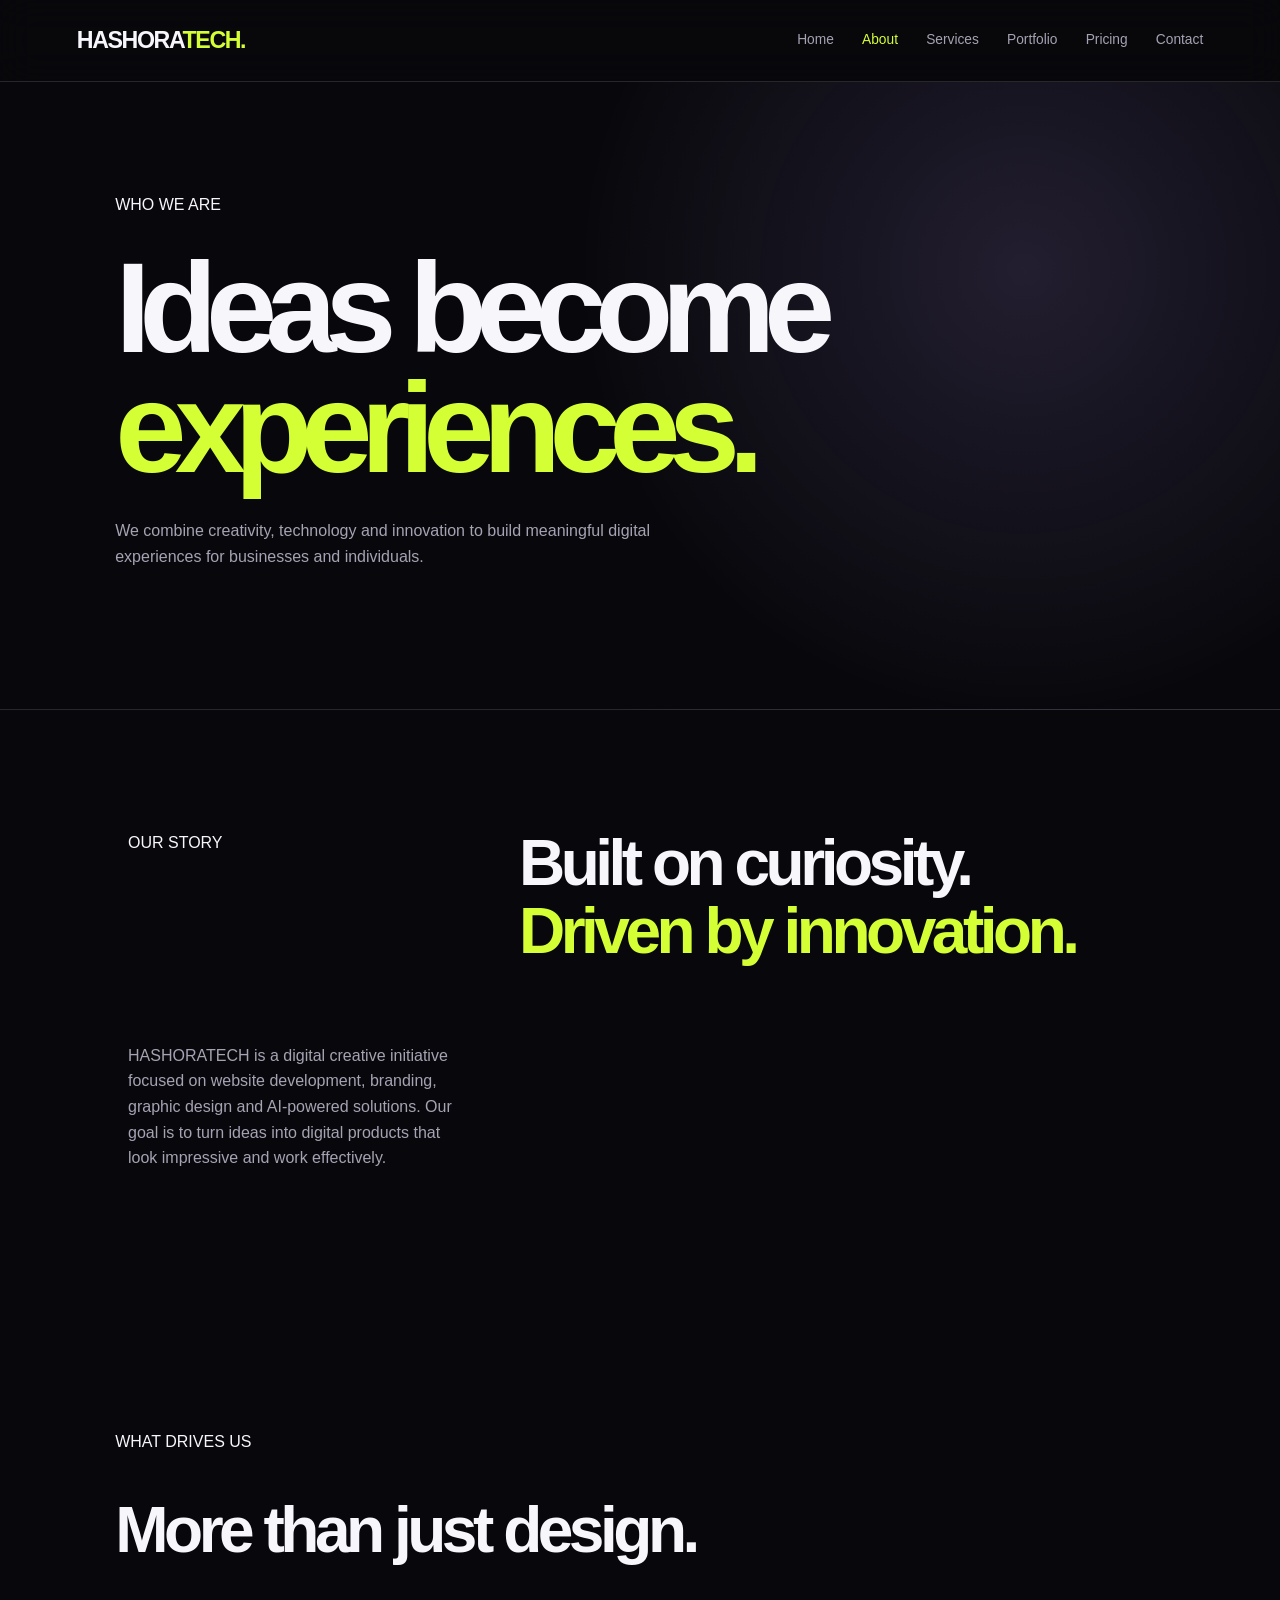
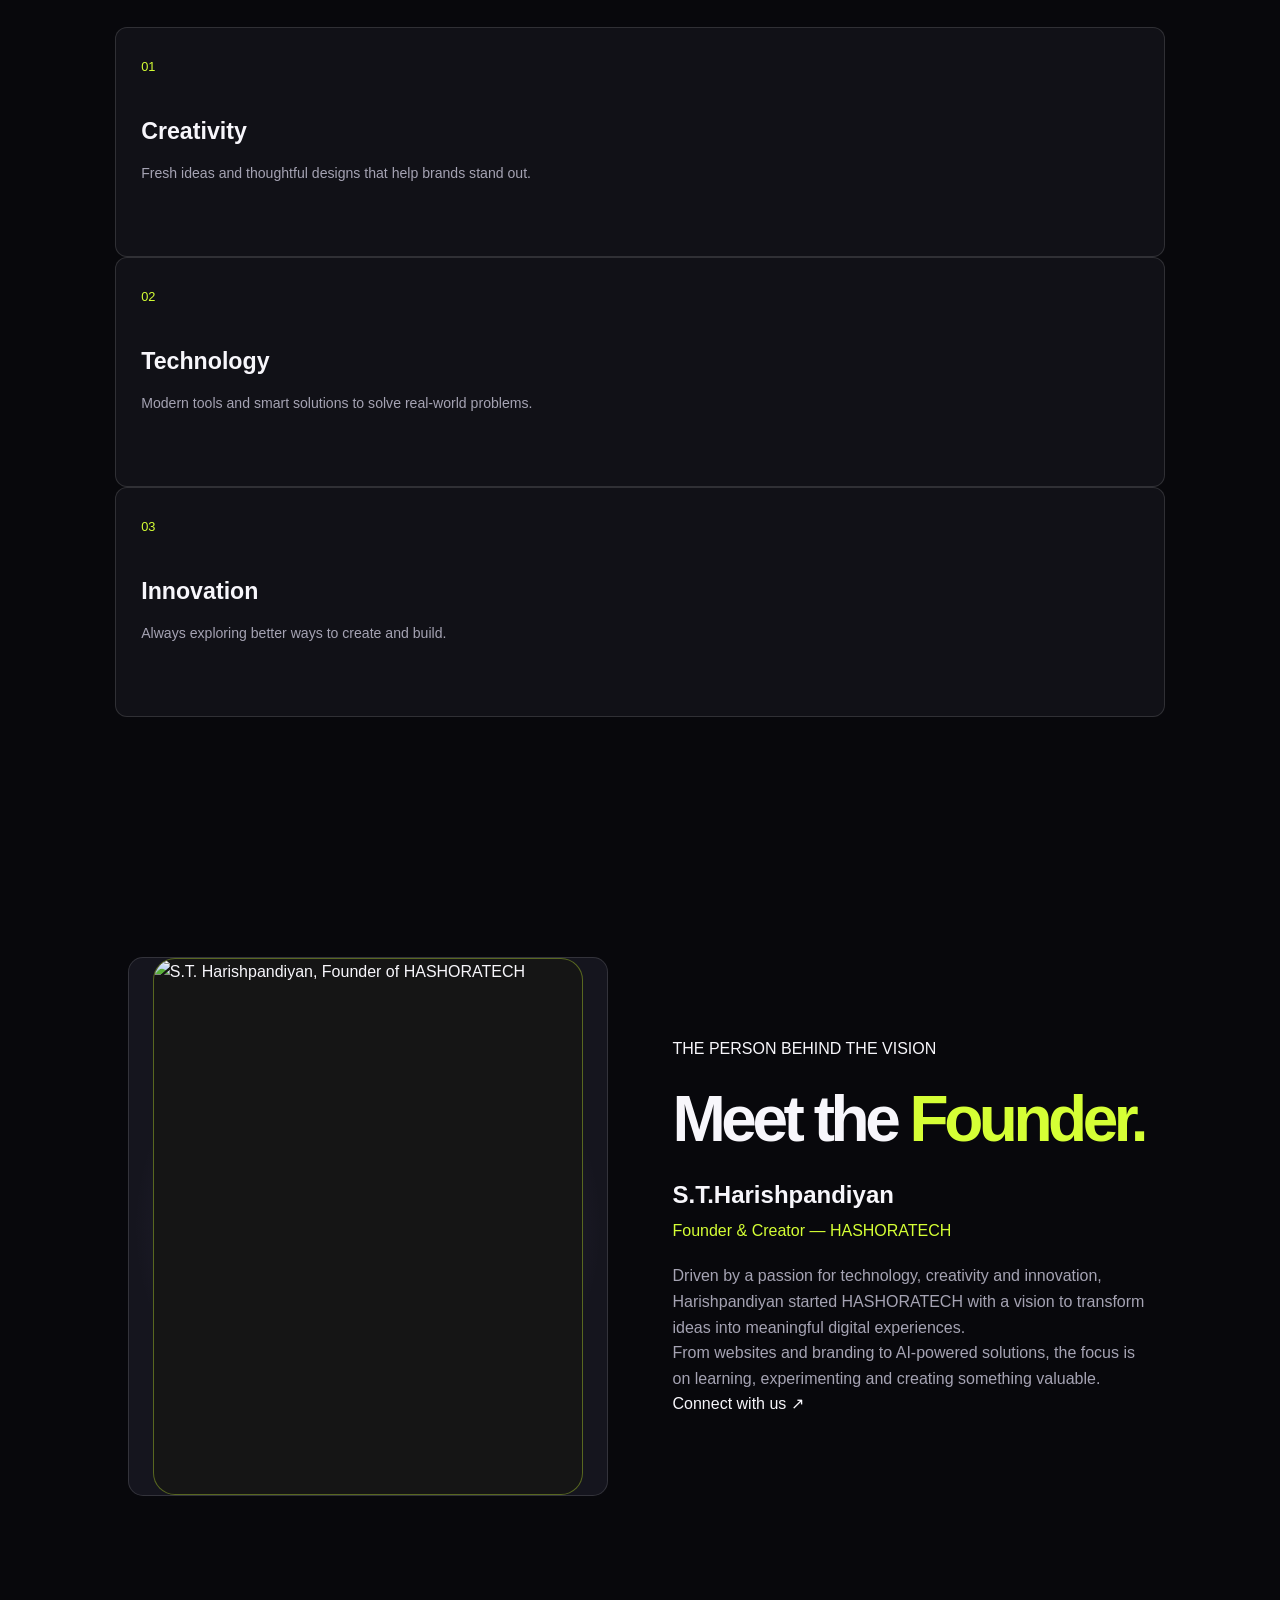
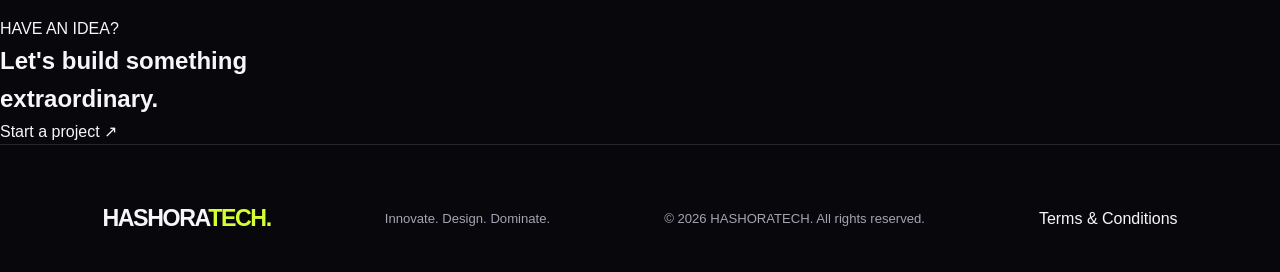
==== commit cd483271: "Update about.html" ====
--- a/about.html
+++ b/about.html
@@ -4,156 +4,140 @@
 <head>
   <meta charset="UTF-8">
   <meta name="viewport" content="width=device-width, initial-scale=1.0">
-  <meta name="description" content="Discover the vision, mission and founder behind HASHORATECH.">
+  <meta name="description" content="Meet the founder of HASHORATECH and discover our creative vision.">
   <title>About Us | HASHORATECH</title>
   <link rel="stylesheet" href="style.css">
+
+  <style>
+    .founder-photo {
+      width: 100%;
+      max-width: 430px;
+      aspect-ratio: 4 / 5;
+      overflow: hidden;
+      border-radius: 22px;
+      border: 1px solid rgba(213,255,53,.35);
+      background: #151515;
+    }
+
+    .founder-photo img {
+      width: 100%;
+      height: 100%;
+      display: block;
+      object-fit: cover;
+      object-position: center 35%;
+    }
+  </style>
 </head>
+
 <body>
 
 <header class="site-header">
-  <a class="logo" href="index.html">HASHORA<span>TECH</span></a>
+  <a href="index.html" class="logo">HASHORA<span>TECH.</span></a>
 
-  <button class="menu-toggle" id="menuToggle"
-    aria-label="Toggle navigation" aria-expanded="false">☰</button>
+  <button class="menu-toggle" id="menuToggle" aria-label="Toggle navigation">
+    <span></span><span></span><span></span>
+  </button>
 
   <nav class="site-nav" id="siteNav">
     <a href="index.html">Home</a>
-    <a class="active" href="about.html">About</a>
+    <a href="about.html" class="active">About</a>
     <a href="service.html">Services</a>
     <a href="portfolio.html">Portfolio</a>
     <a href="pricing.html">Pricing</a>
-    <a class="nav-cta" href="contact.html">Work with us ↗</a>
+    <a href="contact.html">Contact</a>
   </nav>
 </header>
 
 <main>
 
   <section class="about-hero">
-    <p class="eyebrow">THE STORY BEHIND THE BRAND / 01</p>
-    <h1>We believe in<br><span>what's possible.</span></h1>
+    <div class="section-tag">WHO WE ARE</div>
+    <h1>Ideas become<br><span>experiences.</span></h1>
     <p>
-      A creative vision powered by curiosity, design
-      and technology. Welcome to HASHORATECH.
+      We combine creativity, technology and innovation to build
+      meaningful digital experiences for businesses and individuals.
     </p>
-    <a href="#our-story" class="text-link">DISCOVER OUR STORY ↓</a>
   </section>
 
-  <section class="about-story" id="our-story">
-    <div>
-      <p class="eyebrow">02 / OUR STORY</p>
-    </div>
-    <div>
-      <h2>Technology is the tool.<br><span>Ideas are the beginning.</span></h2>
-      <p>
-        HASHORATECH is a digital creative brand built around
-        the belief that ambitious ideas deserve thoughtful
-        design and meaningful technology.
-      </p>
-      <p>
-        We work across website development, branding, graphic
-        design, AI-powered experiences and custom digital
-        solutions. Our goal is to turn concepts into
-        experiences people can actually use.
-      </p>
-    </div>
-  </section>
-
-  <section class="about-belief">
-    <p class="eyebrow">03 / OUR PHILOSOPHY</p>
-    <h2>Don't just follow<br>the digital world.<br><span>Shape what's next.</span></h2>
+  <section class="about-story">
+    <div class="section-tag">OUR STORY</div>
+    <h2>Built on curiosity.<br><span>Driven by innovation.</span></h2>
+    <p>
+      HASHORATECH is a digital creative initiative focused on website
+      development, branding, graphic design and AI-powered solutions.
+      Our goal is to turn ideas into digital products that look
+      impressive and work effectively.
+    </p>
   </section>
 
   <section class="about-values">
-    <p class="eyebrow">04 / WHAT DRIVES US</p>
-    <h2>Our core values.</h2>
+    <div class="section-tag">WHAT DRIVES US</div>
+    <h2>More than just <span>design.</span></h2>
 
-    <div class="value-grid">
-      <article class="value-card">
+    <div class="values-grid">
+      <div class="value-card">
         <span>01</span>
+        <h3>Creativity</h3>
+        <p>Fresh ideas and thoughtful designs that help brands stand out.</p>
+      </div>
+
+      <div class="value-card">
+        <span>02</span>
+        <h3>Technology</h3>
+        <p>Modern tools and smart solutions to solve real-world problems.</p>
+      </div>
+
+      <div class="value-card">
+        <span>03</span>
         <h3>Innovation</h3>
-        <p>We explore new possibilities and approach challenges with curiosity.</p>
-      </article>
-
-      <article class="value-card">
-        <span>02</span>
-        <h3>Creativity</h3>
-        <p>We believe strong ideas deserve thoughtful and distinctive design.</p>
-      </article>
-
-      <article class="value-card">
-        <span>03</span>
-        <h3>Quality</h3>
-        <p>We focus on clarity, usability and attention to detail.</p>
-      </article>
-
-      <article class="value-card">
-        <span>04</span>
-        <h3>Progress</h3>
-        <p>We keep learning, improving and building for the future.</p>
-      </article>
-    </div>
-  </section>
-
-  <section class="about-mission">
-    <div class="mission-block">
-      <p class="eyebrow">OUR MISSION</p>
-      <h2>Make digital<br><span>ideas matter.</span></h2>
-      <p>
-        To create accessible, thoughtful and useful digital
-        experiences through design and technology.
-      </p>
-    </div>
-
-    <div class="mission-block">
-      <p class="eyebrow">OUR VISION</p>
-      <h2>Build beyond<br><span>the expected.</span></h2>
-      <p>
-        To grow into a creative technology brand known for
-        original thinking, quality work and meaningful innovation.
-      </p>
+        <p>Always exploring better ways to create and build.</p>
+      </div>
     </div>
   </section>
 
   <section class="about-founder">
     <div class="founder-visual">
-      <div class="founder-monogram">H<span>.</span></div>
-      <p>FOUNDER / HASHORATECH</p>
+      <div class="founder-photo">
+        <img src="founder.jpg"
+             alt="S.T. Harishpandiyan, Founder of HASHORATECH">
+      </div>
     </div>
 
     <div class="founder-content">
-      <p class="eyebrow">05 / THE FOUNDER</p>
-      <h2>Meet the mind<br>behind the <span>vision.</span></h2>
+      <div class="section-tag">THE PERSON BEHIND THE VISION</div>
+      <h2>Meet the <span>Founder.</span></h2>
+
       <h3>S.T.Harishpandiyan</h3>
-      <p class="founder-role">Founder, HASHORATECH</p>
+      <p class="founder-role">Founder & Creator — HASHORATECH</p>
+
       <p>
-        Driven by an interest in technology, creativity and
-        building digital experiences, Harishpandiyan founded
-        HASHORATECH to bring ideas to life through design
-        and development.
+        Driven by a passion for technology, creativity and innovation,
+        Harishpandiyan started HASHORATECH with a vision to transform
+        ideas into meaningful digital experiences.
       </p>
-      <a href="contact.html" class="text-link">CONNECT WITH US ↗</a>
+
+      <p>
+        From websites and branding to AI-powered solutions, the focus
+        is on learning, experimenting and creating something valuable.
+      </p>
+
+      <a href="contact.html" class="primary-btn">Connect with us ↗</a>
     </div>
   </section>
 
-  <section class="about-end">
-    <p class="eyebrow">THE NEXT CHAPTER STARTS HERE</p>
-    <h2>Innovate.<br><span>Design. Dominate.</span></h2>
-    <a href="contact.html" class="lime-button">LET'S BUILD SOMETHING ↗</a>
+  <section class="about-cta">
+    <div class="section-tag">HAVE AN IDEA?</div>
+    <h2>Let's build something<br><span>extraordinary.</span></h2>
+    <a href="contact.html" class="primary-btn">Start a project ↗</a>
   </section>
 
 </main>
 
 <footer class="site-footer">
-  <a class="logo" href="index.html">HASHORA<span>TECH</span></a>
+  <a href="index.html" class="logo">HASHORA<span>TECH.</span></a>
   <p>Innovate. Design. Dominate.</p>
-  <div class="footer-nav">
-    <a href="index.html">Home</a>
-    <a href="service.html">Services</a>
-    <a href="portfolio.html">Portfolio</a>
-    <a href="contact.html">Contact</a>
-    <a href="terms.html">Terms</a>
-  </div>
-  <p>© <span id="year">2026</span> HASHORATECH. All rights reserved.</p>
+  <p>© <span id="year"></span> HASHORATECH. All rights reserved.</p>
+  <a href="terms.html">Terms & Conditions</a>
 </footer>
 
 <script src="script.js"></script>
--- a/style.css
+++ b/style.css
@@ -1404,3 +1404,1237 @@
     gap: 14px;
   }
 }
+
+/* ==================================
+   HASHORATECH — ABOUT PAGE
+================================== */
+
+.about-hero {
+  min-height: 620px;
+  padding: 110px 9%;
+  display: flex;
+  flex-direction: column;
+  justify-content: center;
+  background:
+    radial-gradient(circle at 80% 30%, rgba(185,154,255,.15), transparent 40%),
+    var(--bg);
+  border-bottom: 1px solid var(--line);
+}
+
+.about-hero h1 {
+  margin: 30px 0;
+  font-size: clamp(4rem, 10vw, 9rem);
+  line-height: .94;
+  letter-spacing: -.09em;
+}
+
+.about-hero h1 span {
+  color: var(--lime);
+}
+
+.about-hero > p:not(.eyebrow) {
+  max-width: 550px;
+  color: var(--muted);
+  margin-bottom: 30px;
+}
+
+.about-story {
+  padding: 120px 10%;
+  display: grid;
+  grid-template-columns: .7fr 1.3fr;
+  gap: 50px;
+}
+
+.about-story h2 {
+  font-size: clamp(2.6rem, 5vw, 5rem);
+  line-height: 1.05;
+  letter-spacing: -.07em;
+  margin-bottom: 28px;
+}
+
+.about-story h2 span,
+.about-belief h2 span,
+.mission-block h2 span,
+.founder-content h2 span {
+  color: var(--lime);
+}
+
+.about-story p:not(.eyebrow) {
+  color: var(--muted);
+  max-width: 680px;
+  margin-bottom: 18px;
+}
+
+.about-belief {
+  padding: 120px 10%;
+  background: #14141c;
+  border-block: 1px solid var(--line);
+}
+
+.about-belief h2 {
+  margin-top: 30px;
+  font-size: clamp(3.5rem, 8vw, 8rem);
+  line-height: .98;
+  letter-spacing: -.08em;
+}
+
+.about-values {
+  padding: 120px 9%;
+}
+
+.about-values > h2 {
+  font-size: clamp(2.8rem, 5vw, 5rem);
+  letter-spacing: -.07em;
+  margin: 25px 0 45px;
+}
+
+.value-grid {
+  display: grid;
+  grid-template-columns: repeat(4, 1fr);
+  gap: 15px;
+}
+
+.value-card {
+  min-height: 230px;
+  padding: 25px;
+  border: 1px solid var(--line);
+  border-radius: 12px;
+  background: var(--surface);
+  transition: .3s;
+}
+
+.value-card:hover {
+  border-color: var(--lime);
+  transform: translateY(-7px);
+}
+
+.value-card > span {
+  color: var(--lime);
+  font-size: .8rem;
+}
+
+.value-card h3 {
+  margin: 35px 0 12px;
+  font-size: 1.45rem;
+}
+
+.value-card p {
+  color: var(--muted);
+  font-size: .88rem;
+}
+
+.about-mission {
+  padding: 100px 9%;
+  display: grid;
+  grid-template-columns: 1fr 1fr;
+  gap: 20px;
+  background: #12121a;
+}
+
+.mission-block {
+  padding: 40px;
+  border: 1px solid var(--line);
+  border-radius: 12px;
+}
+
+.mission-block h2 {
+  font-size: clamp(2.7rem, 5vw, 4.8rem);
+  line-height: 1;
+  letter-spacing: -.07em;
+  margin: 30px 0 20px;
+}
+
+.mission-block p:last-child {
+  color: var(--muted);
+  max-width: 420px;
+}
+
+.about-founder {
+  padding: 120px 10%;
+  display: grid;
+  grid-template-columns: 1fr 1fr;
+  align-items: center;
+  gap: 65px;
+}
+
+.founder-visual {
+  min-height: 420px;
+  border: 1px solid var(--line);
+  border-radius: 15px;
+  display: flex;
+  flex-direction: column;
+  align-items: center;
+  justify-content: center;
+  background:
+    radial-gradient(circle, rgba(185,154,255,.23), transparent 65%),
+    #15151e;
+}
+
+.founder-visual .founder-monogram {
+  width: 230px;
+  height: 230px;
+  display: grid;
+  place-items: center;
+  border-radius: 50%;
+  background: var(--surface-2);
+  font-size: 8rem;
+  color: var(--purple);
+  font-weight: 900;
+}
+
+.founder-visual .founder-monogram span {
+  color: var(--lime);
+}
+
+.founder-visual > p {
+  margin-top: 25px;
+  color: var(--muted);
+  font-size: .7rem;
+  letter-spacing: .2em;
+}
+
+.founder-content h2 {
+  margin: 25px 0;
+  font-size: clamp(3rem, 5vw, 5.5rem);
+  line-height: 1;
+  letter-spacing: -.07em;
+}
+
+.founder-content h3 {
+  font-size: 1.5rem;
+}
+
+.founder-role {
+  color: var(--lime);
+  margin: 4px 0 20px;
+}
+
+.founder-content > p:not(.eyebrow):not(.founder-role) {
+  color: var(--muted);
+}
+
+.about-end {
+  padding: 110px 8%;
+  text-align: center;
+  background:
+    radial-gradient(circle at 50% 100%, rgba(213,255,53,.13), transparent 60%);
+}
+
+.about-end h2 {
+  margin: 30px 0;
+  font-size: clamp(3.5rem, 9vw, 8rem);
+  line-height: .95;
+  letter-spacing: -.08em;
+}
+
+.about-end h2 span {
+  color: var(--lime);
+}
+
+@media(max-width: 800px) {
+  .value-grid {
+    grid-template-columns: repeat(2, 1fr);
+  }
+
+  .about-story,
+  .about-founder {
+    grid-template-columns: 1fr;
+  }
+}
+
+@media(max-width: 600px) {
+  .about-hero {
+    min-height: 550px;
+    padding: 80px 7%;
+  }
+
+  .about-hero h1 {
+    font-size: clamp(3.5rem, 15vw, 5rem);
+  }
+
+  .about-story,
+  .about-values,
+  .about-founder {
+    padding: 75px 7%;
+  }
+
+  .about-belief {
+    padding: 80px 7%;
+  }
+
+  .value-grid,
+  .about-mission {
+    grid-template-columns: 1fr;
+  }
+
+  .mission-block {
+    padding: 28px;
+  }
+
+  .founder-visual {
+    min-height: 300px;
+  }
+
+  .founder-visual .founder-monogram {
+    width: 170px;
+    height: 170px;
+    font-size: 6rem;
+  }
+}
+
+/* ==================================
+   HASHORATECH — PORTFOLIO PAGE
+================================== */
+
+.portfolio-hero {
+  min-height: 600px;
+  padding: 110px 9%;
+  display: flex;
+  flex-direction: column;
+  justify-content: center;
+  background:
+    radial-gradient(circle at 80% 35%, rgba(185,154,255,.15), transparent 40%),
+    var(--bg);
+  border-bottom: 1px solid var(--line);
+}
+
+.portfolio-hero h1 {
+  font-size: clamp(4rem, 10vw, 9rem);
+  line-height: .95;
+  letter-spacing: -.09em;
+  margin: 30px 0;
+}
+
+.portfolio-hero h1 span {
+  color: var(--lime);
+}
+
+.portfolio-hero > p:not(.eyebrow) {
+  color: var(--muted);
+  max-width: 540px;
+  margin-bottom: 25px;
+}
+
+.portfolio-intro {
+  padding: 100px 10% 55px;
+}
+
+.portfolio-intro h2 {
+  font-size: clamp(2.8rem, 6vw, 6rem);
+  line-height: 1;
+  letter-spacing: -.07em;
+  margin-top: 25px;
+}
+
+.portfolio-intro h2 span {
+  color: var(--purple);
+}
+
+.portfolio-gallery {
+  padding: 30px 8% 110px;
+  display: grid;
+  grid-template-columns: repeat(2, minmax(0, 1fr));
+  gap: 55px 25px;
+}
+
+.portfolio-project {
+  min-width: 0;
+}
+
+.portfolio-art {
+  display: block;
+  min-height: 380px;
+  position: relative;
+  overflow: hidden;
+  border-radius: 13px;
+  transition: transform .35s ease;
+}
+
+.portfolio-art:hover {
+  transform: translateY(-7px);
+}
+
+.portfolio-art-content {
+  position: absolute;
+  inset: 30px;
+  z-index: 2;
+  display: flex;
+  flex-direction: column;
+  align-items: flex-start;
+  justify-content: space-between;
+}
+
+.portfolio-art-content > span,
+.portfolio-art-content > p {
+  font-size: .68rem;
+  letter-spacing: .15em;
+  font-weight: 800;
+}
+
+.portfolio-art-content h2 {
+  font-size: clamp(3rem, 6vw, 6rem);
+  line-height: .86;
+  letter-spacing: -.09em;
+  font-weight: 900;
+}
+
+.portfolio-art-content h2 span {
+  color: var(--lime);
+}
+
+.portfolio-twin {
+  background: linear-gradient(135deg, #291b43, #9d77c9);
+  color: white;
+}
+
+.portfolio-art-orbit {
+  position: absolute;
+  width: 350px;
+  height: 350px;
+  border: 1px solid rgba(255,255,255,.6);
+  border-radius: 50%;
+  right: -80px;
+  bottom: -120px;
+  transform: scaleX(.7) rotate(35deg);
+  box-shadow: 0 0 80px rgba(255,255,255,.2);
+}
+
+.portfolio-hashai {
+  background: linear-gradient(135deg, #112a27, #d5ff35);
+  color: #08080c;
+}
+
+.portfolio-ai-orb {
+  position: absolute;
+  right: 30px;
+  bottom: 25px;
+  font-size: 9rem;
+  font-weight: 900;
+  letter-spacing: -.12em;
+  opacity: .5;
+}
+
+.portfolio-terra {
+  background: linear-gradient(135deg, #4c2a1d, #e6a56c);
+  color: white;
+}
+
+.portfolio-terra-symbol {
+  position: absolute;
+  right: 35px;
+  bottom: -50px;
+  font-size: 20rem;
+  font-weight: 900;
+  line-height: 1;
+  opacity: .22;
+}
+
+.portfolio-sss {
+  background: linear-gradient(135deg, #172642, #6e96e8);
+  color: white;
+}
+
+.portfolio-sss-symbol {
+  position: absolute;
+  right: 20px;
+  bottom: 10px;
+  font-size: 8rem;
+  font-weight: 900;
+  letter-spacing: -.12em;
+  opacity: .35;
+}
+
+.portfolio-info {
+  padding: 22px 5px;
+  display: flex;
+  justify-content: space-between;
+  align-items: flex-end;
+  gap: 20px;
+}
+
+.portfolio-info h3 {
+  margin: 9px 0 5px;
+  font-size: 1.55rem;
+}
+
+.portfolio-info > div > p:last-child {
+  color: var(--muted);
+  font-size: .88rem;
+  max-width: 370px;
+}
+
+.portfolio-info .eyebrow {
+  font-size: .65rem;
+}
+
+.project-link {
+  color: var(--lime);
+  font-size: .72rem;
+  font-weight: 800;
+  white-space: nowrap;
+}
+
+.project-link:hover {
+  color: white;
+}
+
+.portfolio-cta {
+  padding: 110px 8%;
+  text-align: center;
+  background: radial-gradient(circle at 50% 100%, rgba(213,255,53,.12), transparent 60%);
+  border-top: 1px solid var(--line);
+}
+
+.portfolio-cta h2 {
+  font-size: clamp(3.5rem, 8vw, 7.5rem);
+  line-height: .95;
+  letter-spacing: -.08em;
+  margin: 25px 0 35px;
+}
+
+.portfolio-cta h2 span {
+  color: var(--lime);
+}
+
+@media(max-width: 750px) {
+  .portfolio-gallery {
+    grid-template-columns: 1fr;
+    padding: 20px 6% 75px;
+    gap: 30px;
+  }
+
+  .portfolio-art {
+    min-height: 300px;
+  }
+
+  .portfolio-hero {
+    min-height: 520px;
+    padding: 80px 7%;
+  }
+
+  .portfolio-intro {
+    padding: 75px 7% 40px;
+  }
+}
+
+@media(max-width: 430px) {
+  .portfolio-info {
+    flex-direction: column;
+    align-items: flex-start;
+  }
+
+  .portfolio-art-content {
+    inset: 22px;
+  }
+}
+
+/* =========================
+   PRICING PAGE
+========================= */
+
+.pricing-hero {
+  min-height: 65vh;
+  padding: 150px 8% 100px;
+  display: flex;
+  flex-direction: column;
+  align-items: flex-start;
+  justify-content: center;
+}
+
+.pricing-hero h1 {
+  font-size: clamp(3.5rem, 8vw, 7rem);
+  line-height: 1;
+  letter-spacing: -5px;
+  margin: 25px 0;
+}
+
+.pricing-hero h1 span,
+.pricing-intro h2 span {
+  color: var(--accent, #d5ff35);
+}
+
+.pricing-hero p {
+  color: #aaa;
+  font-size: 1.1rem;
+  margin-bottom: 30px;
+}
+
+.pricing-intro {
+  padding: 70px 8%;
+  display: flex;
+  justify-content: space-between;
+  align-items: flex-end;
+  gap: 40px;
+}
+
+.pricing-intro h2 {
+  font-size: clamp(2.5rem, 5vw, 4.5rem);
+  line-height: 1.05;
+  margin-top: 20px;
+}
+
+.pricing-intro > p {
+  max-width: 390px;
+  color: #aaa;
+  line-height: 1.8;
+}
+
+.pricing-grid {
+  padding: 30px 8% 100px;
+  display: grid;
+  grid-template-columns: repeat(3, 1fr);
+  gap: 22px;
+}
+
+.pricing-card {
+  position: relative;
+  padding: 35px 30px;
+  min-height: 440px;
+  display: flex;
+  flex-direction: column;
+  border: 1px solid rgba(255,255,255,.12);
+  border-radius: 22px;
+  background: #151515;
+  transition: transform .35s ease, border-color .35s ease;
+  overflow: hidden;
+}
+
+.pricing-card:hover {
+  transform: translateY(-9px);
+  border-color: var(--accent, #d5ff35);
+}
+
+.pricing-card.featured {
+  border-color: var(--accent, #d5ff35);
+  background: linear-gradient(145deg, #202319, #151515 65%);
+}
+
+.pricing-number {
+  color: #999;
+  font-size: .72rem;
+  letter-spacing: 2px;
+}
+
+.popular-label {
+  position: absolute;
+  top: 25px;
+  right: 25px;
+  color: #111;
+  background: var(--accent, #d5ff35);
+  border-radius: 30px;
+  padding: 7px 12px;
+  font-size: .65rem;
+  font-weight: 800;
+}
+
+.pricing-card h3 {
+  font-size: 1.8rem;
+  margin: 35px 0 10px;
+}
+
+.pricing-description {
+  color: #aaa;
+  line-height: 1.6;
+  min-height: 48px;
+}
+
+.pricing-price {
+  font-size: 2.5rem;
+  font-weight: 800;
+  margin: 28px 0;
+  letter-spacing: -1px;
+}
+
+.pricing-price small {
+  font-size: .8rem;
+  font-weight: 400;
+  color: #999;
+  letter-spacing: 0;
+}
+
+.pricing-card ul {
+  list-style: none;
+  padding: 0;
+  margin: 0 0 30px;
+}
+
+.pricing-card li {
+  padding: 11px 0;
+  color: #ccc;
+  border-bottom: 1px solid rgba(255,255,255,.08);
+}
+
+.pricing-card li::before {
+  content: "↗";
+  color: var(--accent, #d5ff35);
+  margin-right: 12px;
+}
+
+.pricing-link {
+  margin-top: auto;
+  padding: 15px 18px;
+  border: 1px solid rgba(255,255,255,.25);
+  border-radius: 10px;
+  color: #fff;
+  text-decoration: none;
+  text-align: center;
+  transition: .3s ease;
+}
+
+.pricing-link:hover {
+  background: var(--accent, #d5ff35);
+  color: #111;
+  border-color: var(--accent, #d5ff35);
+}
+
+.pricing-note {
+  margin: 0 8% 50px;
+  padding: 65px 35px;
+  border-radius: 24px;
+  text-align: center;
+  background: linear-gradient(120deg, #20251a, #21172a);
+}
+
+.pricing-note h2 {
+  font-size: clamp(2rem, 4vw, 3.5rem);
+  margin-bottom: 15px;
+}
+
+.pricing-note p {
+  max-width: 600px;
+  margin: 0 auto 25px;
+  color: #bbb;
+  line-height: 1.7;
+}
+
+.pricing-disclaimer {
+  padding: 0 8% 60px;
+  color: #888;
+  font-size: .8rem;
+  line-height: 1.7;
+}
+
+@media (max-width: 1000px) {
+  .pricing-grid {
+    grid-template-columns: repeat(2, 1fr);
+  }
+}
+
+@media (max-width: 650px) {
+  .pricing-hero {
+    min-height: 55vh;
+    padding: 120px 6% 70px;
+  }
+
+  .pricing-hero h1 {
+    letter-spacing: -2px;
+  }
+
+  .pricing-intro {
+    padding: 50px 6%;
+    display: block;
+  }
+
+  .pricing-intro > p {
+    margin-top: 25px;
+  }
+
+  .pricing-grid {
+    grid-template-columns: 1fr;
+    padding: 20px 6% 70px;
+  }
+
+  .pricing-note {
+    margin: 0 6% 40px;
+    padding: 45px 22px;
+  }
+
+  .pricing-disclaimer {
+    padding: 0 6% 40px;
+  }
+}
+
+/* =========================
+   CONTACT PAGE
+========================= */
+
+.contact-hero {
+  padding: 150px 8% 75px;
+}
+
+.contact-hero h1 {
+  font-size: clamp(3.5rem, 8vw, 7rem);
+  line-height: 1;
+  letter-spacing: -5px;
+  margin: 25px 0;
+}
+
+.contact-hero h1 span,
+.contact-info h2 span,
+.contact-bottom h2 span {
+  color: var(--accent, #d5ff35);
+}
+
+.contact-hero p {
+  max-width: 550px;
+  color: #aaa;
+  font-size: 1.1rem;
+  line-height: 1.8;
+}
+
+.contact-layout {
+  padding: 45px 8% 110px;
+  display: grid;
+  grid-template-columns: .85fr 1.15fr;
+  gap: 65px;
+  align-items: start;
+}
+
+.contact-info {
+  padding-top: 20px;
+}
+
+.contact-info h2 {
+  font-size: clamp(2.5rem, 5vw, 4.2rem);
+  line-height: 1.08;
+  margin: 25px 0;
+}
+
+.contact-info > p {
+  color: #aaa;
+  line-height: 1.8;
+  max-width: 430px;
+  margin-bottom: 45px;
+}
+
+.contact-detail {
+  display: flex;
+  align-items: center;
+  gap: 18px;
+  padding: 22px 0;
+  border-bottom: 1px solid rgba(255,255,255,.1);
+}
+
+.contact-icon {
+  width: 48px;
+  height: 48px;
+  display: grid;
+  place-items: center;
+  border: 1px solid rgba(213,255,53,.4);
+  border-radius: 14px;
+  color: var(--accent, #d5ff35);
+  font-size: 1.3rem;
+}
+
+.contact-detail small {
+  display: block;
+  color: #888;
+  font-size: .7rem;
+  letter-spacing: 1.5px;
+  margin-bottom: 8px;
+}
+
+.contact-detail a,
+.contact-detail p {
+  color: #eee;
+  text-decoration: none;
+  overflow-wrap: anywhere;
+}
+
+.contact-detail a:hover {
+  color: var(--accent, #d5ff35);
+}
+
+.contact-social {
+  margin-top: 45px;
+  color: #888;
+  font-size: .75rem;
+  letter-spacing: 2px;
+}
+
+.contact-orbit {
+  width: 115px;
+  height: 115px;
+  border: 1px solid rgba(213,255,53,.5);
+  border-radius: 50%;
+  display: grid;
+  place-items: center;
+  margin-top: 25px;
+  box-shadow: 0 0 45px rgba(213,255,53,.08);
+  animation: contactFloat 4s ease-in-out infinite;
+}
+
+.contact-orbit span {
+  font-size: 3rem;
+  font-weight: 900;
+  color: var(--accent, #d5ff35);
+}
+
+@keyframes contactFloat {
+  0%, 100% { transform: translateY(0); }
+  50% { transform: translateY(-12px); }
+}
+
+.contact-form-card {
+  padding: 42px;
+  border: 1px solid rgba(255,255,255,.12);
+  border-radius: 24px;
+  background: #151515;
+}
+
+.contact-form-card h2 {
+  font-size: 2rem;
+  margin: 20px 0 10px;
+}
+
+.form-intro {
+  color: #999;
+  margin-bottom: 30px;
+}
+
+.form-row {
+  display: grid;
+  grid-template-columns: 1fr 1fr;
+  gap: 18px;
+}
+
+.form-field {
+  margin-bottom: 22px;
+}
+
+.form-field label {
+  display: block;
+  margin-bottom: 10px;
+  color: #ddd;
+  font-size: .85rem;
+}
+
+.form-field input,
+.form-field select,
+.form-field textarea {
+  width: 100%;
+  padding: 15px 16px;
+  color: #fff;
+  background: #202020;
+  border: 1px solid #393939;
+  border-radius: 10px;
+  font: inherit;
+  font-size: .9rem;
+  outline: none;
+  transition: border-color .25s, box-shadow .25s;
+}
+
+.form-field select option {
+  background: #202020;
+  color: #fff;
+}
+
+.form-field textarea {
+  resize: vertical;
+  min-height: 130px;
+}
+
+.form-field input:focus,
+.form-field select:focus,
+.form-field textarea:focus {
+  border-color: var(--accent, #d5ff35);
+  box-shadow: 0 0 0 3px rgba(213,255,53,.08);
+}
+
+.contact-submit {
+  width: 100%;
+  padding: 17px 20px;
+  border: none;
+  border-radius: 10px;
+  background: var(--accent, #d5ff35);
+  color: #111;
+  font-weight: 800;
+  font-size: 1rem;
+  cursor: pointer;
+  transition: transform .25s, box-shadow .25s;
+}
+
+.contact-submit span {
+  margin-left: 10px;
+}
+
+.contact-submit:hover {
+  transform: translateY(-3px);
+  box-shadow: 0 10px 30px rgba(213,255,53,.15);
+}
+
+.form-small {
+  color: #777;
+  font-size: .75rem;
+  text-align: center;
+  margin-top: 17px;
+  line-height: 1.6;
+}
+
+.contact-bottom {
+  margin: 0 8% 80px;
+  padding: 70px 25px;
+  border-radius: 24px;
+  text-align: center;
+  background: linear-gradient(120deg, #20251a, #21172a);
+}
+
+.contact-bottom > p {
+  color: #aaa;
+  font-size: .72rem;
+  letter-spacing: 2px;
+}
+
+.contact-bottom h2 {
+  font-size: clamp(2.5rem, 6vw, 5rem);
+  margin: 20px 0 30px;
+}
+
+@media (max-width: 850px) {
+  .contact-layout {
+    grid-template-columns: 1fr;
+    gap: 45px;
+  }
+}
+
+@media (max-width: 600px) {
+  .contact-hero {
+    padding: 120px 6% 55px;
+  }
+
+  .contact-hero h1 {
+    letter-spacing: -2px;
+  }
+
+  .contact-layout {
+    padding: 25px 6% 75px;
+  }
+
+  .contact-form-card {
+    padding: 25px 18px;
+  }
+
+  .form-row {
+    grid-template-columns: 1fr;
+    gap: 0;
+  }
+
+  .contact-bottom {
+    margin: 0 6% 55px;
+    padding: 50px 18px;
+  }
+}
+
+/* =========================
+   TERMS & CONDITIONS PAGE
+========================= */
+
+.terms-hero {
+  padding: 150px 8% 75px;
+  border-bottom: 1px solid rgba(255,255,255,.08);
+}
+
+.terms-hero h1 {
+  font-size: clamp(3.5rem, 8vw, 7rem);
+  line-height: 1;
+  letter-spacing: -5px;
+  margin: 25px 0;
+}
+
+.terms-hero h1 span {
+  color: var(--accent, #d5ff35);
+}
+
+.terms-hero > p {
+  color: #aaa;
+  line-height: 1.8;
+  max-width: 550px;
+}
+
+.terms-updated {
+  margin-top: 30px;
+  font-size: .72rem;
+  letter-spacing: 2px;
+  color: var(--accent, #d5ff35);
+}
+
+.terms-layout {
+  padding: 75px 8% 110px;
+  display: grid;
+  grid-template-columns: 250px minmax(0, 1fr);
+  gap: 75px;
+  align-items: start;
+}
+
+.terms-sidebar {
+  position: sticky;
+  top: 110px;
+  display: flex;
+  flex-direction: column;
+  gap: 0;
+}
+
+.terms-sidebar p {
+  color: #888;
+  font-size: .7rem;
+  letter-spacing: 2px;
+  margin-bottom: 20px;
+}
+
+.terms-sidebar a {
+  padding: 12px 0;
+  color: #aaa;
+  text-decoration: none;
+  font-size: .82rem;
+  border-bottom: 1px solid rgba(255,255,255,.07);
+  transition: color .25s, padding-left .25s;
+}
+
+.terms-sidebar a:hover {
+  color: var(--accent, #d5ff35);
+  padding-left: 7px;
+}
+
+.terms-content {
+  max-width: 850px;
+}
+
+.terms-intro {
+  padding: 30px;
+  margin-bottom: 45px;
+  border: 1px solid rgba(213,255,53,.2);
+  border-radius: 18px;
+  background: linear-gradient(120deg, rgba(213,255,53,.06), rgba(150,80,255,.05));
+}
+
+.terms-intro p {
+  color: #ccc;
+  line-height: 1.9;
+  margin-bottom: 12px;
+}
+
+.terms-intro p:last-child {
+  margin-bottom: 0;
+}
+
+.terms-section {
+  position: relative;
+  padding: 35px 0;
+  border-bottom: 1px solid rgba(255,255,255,.1);
+  scroll-margin-top: 110px;
+}
+
+.terms-section > span {
+  color: var(--accent, #d5ff35);
+  font-size: .75rem;
+  letter-spacing: 2px;
+  font-weight: 700;
+}
+
+.terms-section h2 {
+  font-size: clamp(1.5rem, 3vw, 2.2rem);
+  margin: 15px 0;
+}
+
+.terms-section p,
+.terms-section li {
+  color: #aaa;
+  line-height: 1.9;
+  font-size: .95rem;
+}
+
+.terms-section ul {
+  padding-left: 22px;
+  margin: 15px 0;
+}
+
+.terms-section li {
+  padding: 4px 0;
+}
+
+.terms-section li::marker {
+  color: var(--accent, #d5ff35);
+}
+
+.terms-contact-card {
+  display: flex;
+  flex-direction: column;
+  gap: 12px;
+  padding: 25px;
+  margin-top: 20px;
+  border: 1px solid rgba(255,255,255,.12);
+  border-radius: 15px;
+  background: #171717;
+}
+
+.terms-contact-card strong {
+  color: var(--accent, #d5ff35);
+  letter-spacing: 1px;
+}
+
+.terms-contact-card a {
+  color: #ddd;
+  text-decoration: none;
+  overflow-wrap: anywhere;
+}
+
+.terms-contact-card a:hover {
+  color: var(--accent, #d5ff35);
+}
+
+.terms-end {
+  margin-top: 55px;
+  padding: 30px 0;
+}
+
+.terms-end span {
+  color: var(--accent, #d5ff35);
+  font-size: .7rem;
+  letter-spacing: 2px;
+}
+
+.terms-end p {
+  margin-top: 12px;
+  color: #aaa;
+}
+
+@media (max-width: 850px) {
+  .terms-layout {
+    grid-template-columns: 1fr;
+    gap: 35px;
+    padding: 50px 6% 80px;
+  }
+
+  .terms-sidebar {
+    position: static;
+    display: grid;
+    grid-template-columns: 1fr 1fr;
+    gap: 0 20px;
+  }
+
+  .terms-sidebar p {
+    grid-column: 1 / -1;
+  }
+}
+
+@media (max-width: 600px) {
+  .terms-hero {
+    padding: 120px 6% 55px;
+  }
+
+  .terms-hero h1 {
+    letter-spacing: -2px;
+  }
+
+  .terms-sidebar {
+    grid-template-columns: 1fr;
+  }
+
+  .terms-intro {
+    padding: 22px;
+  }
+
+  .terms-section {
+    padding: 28px 0;
+  }
+}
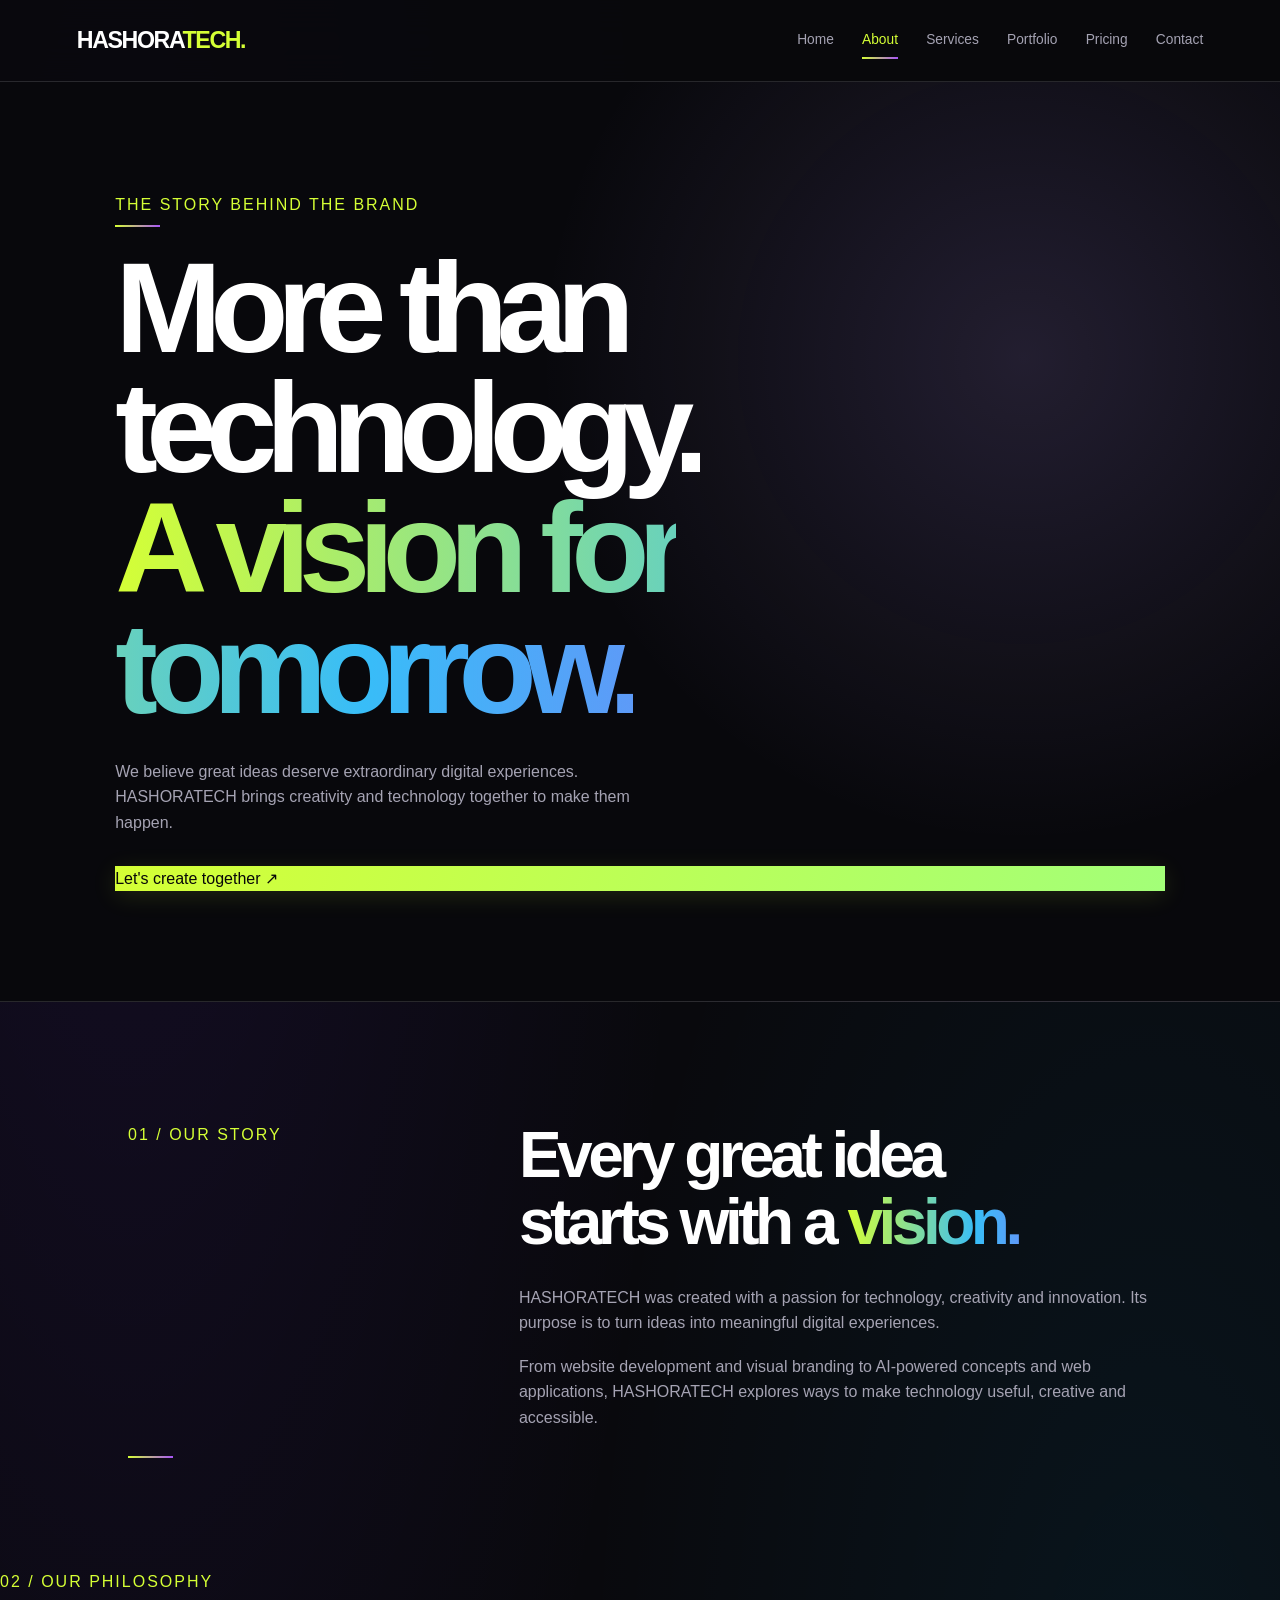
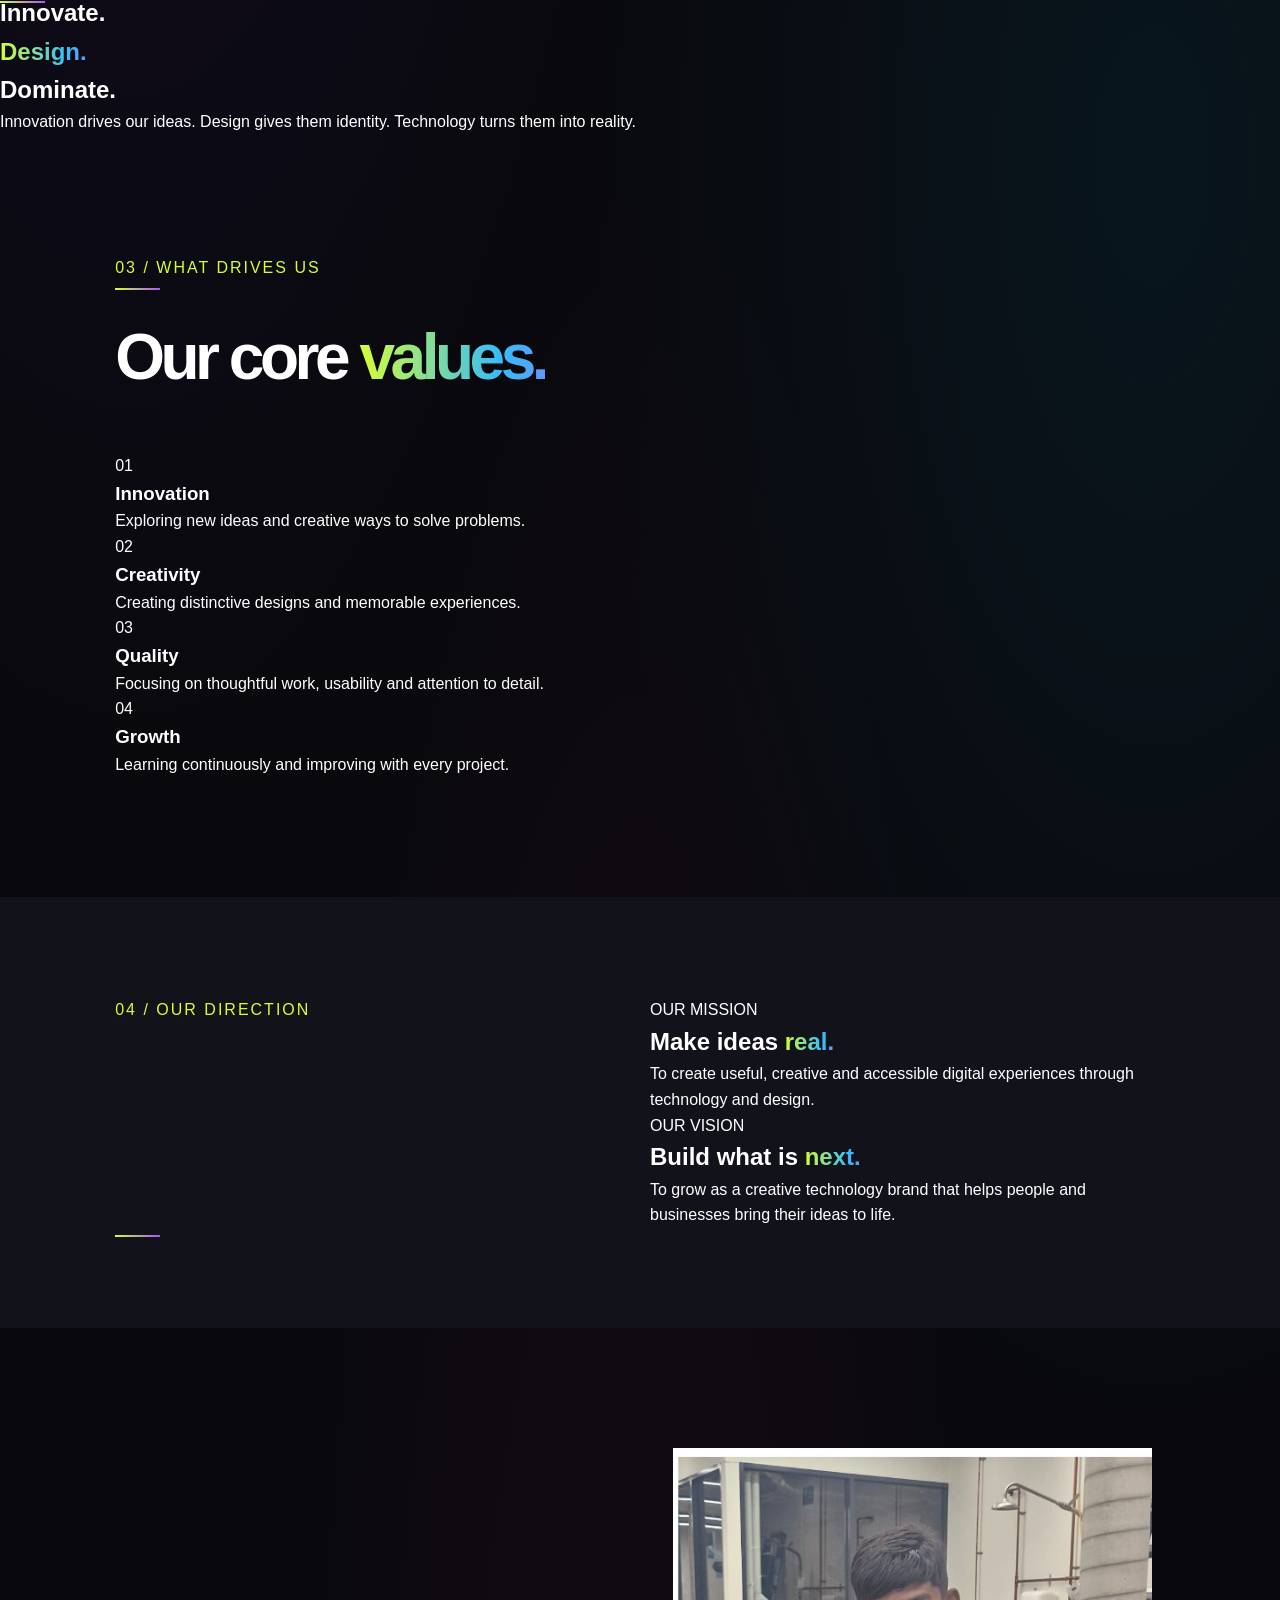
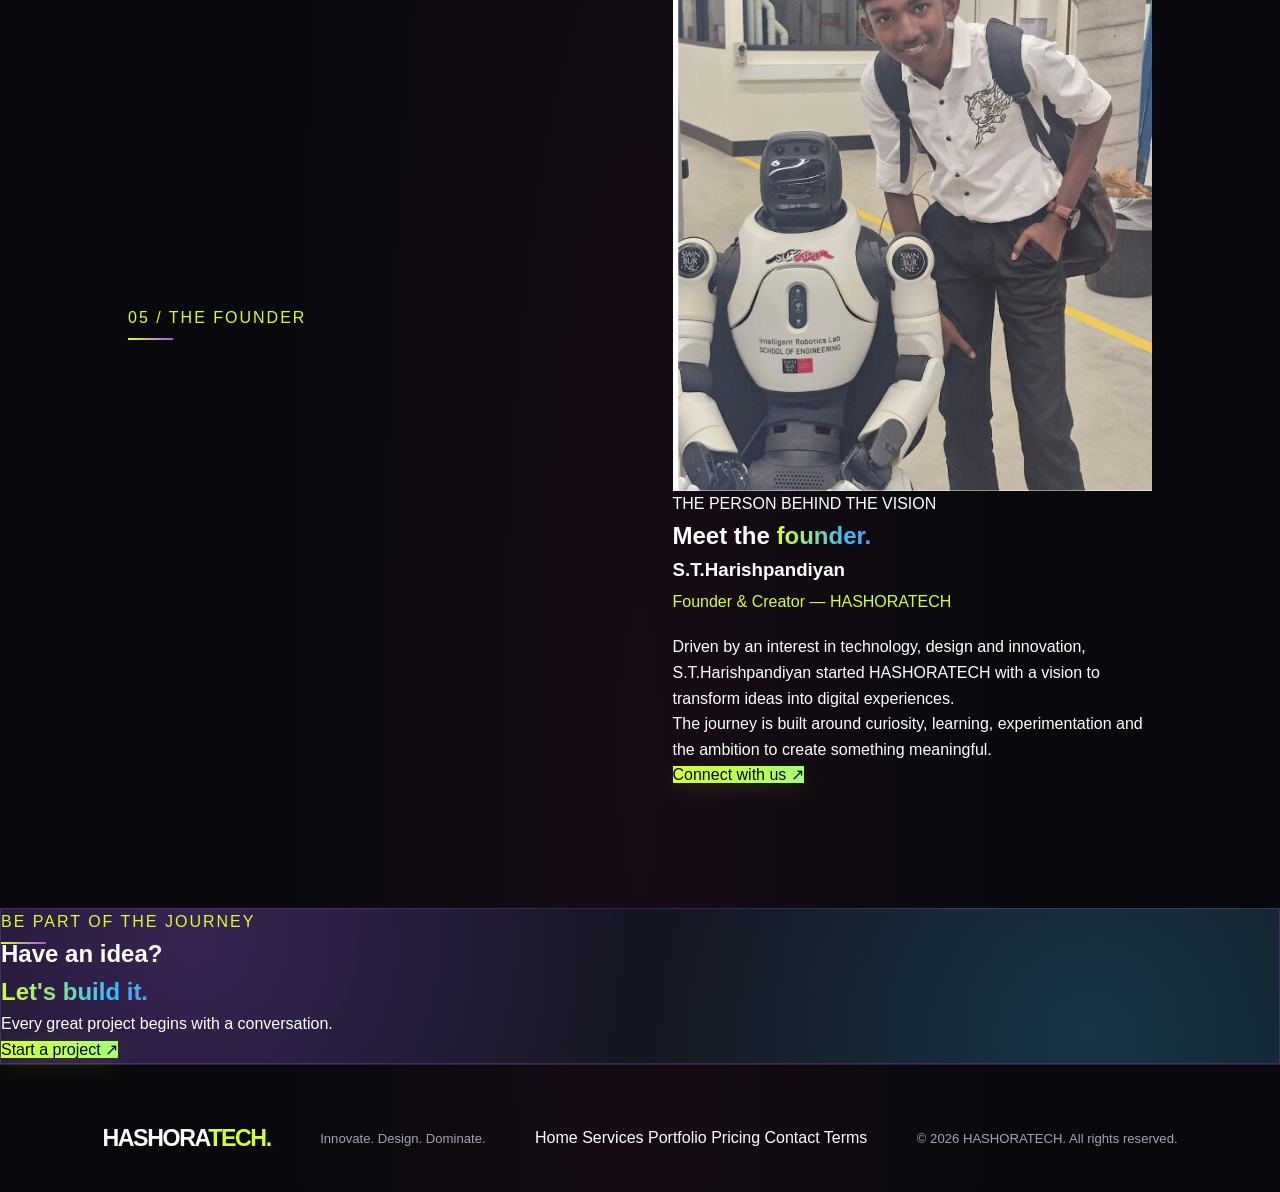
==== commit 446f4164: "Update about.html" ====
--- a/about.html
+++ b/about.html
@@ -4,33 +4,51 @@
 <head>
   <meta charset="UTF-8">
   <meta name="viewport" content="width=device-width, initial-scale=1.0">
-  <meta name="description" content="Meet the founder of HASHORATECH and discover our creative vision.">
-  <title>About Us | HASHORATECH</title>
+
+  <!-- SEO -->
+  <title>About HASHORATECH | Our Story & Founder</title>
+  <meta name="description" content="Discover HASHORATECH, a creative technology initiative founded by S.T.Harishpandiyan. Learn about our vision, creativity, website development and digital solutions.">
+  <meta name="keywords" content="About HASHORATECH, HASHORATECH founder, S.T.Harishpandiyan, digital agency, website development, creative technology">
+  <meta name="author" content="S.T.Harishpandiyan">
+  <meta name="robots" content="index, follow">
+  <link rel="canonical" href="https://hashoratech.com/about.html">
+
+  <meta name="theme-color" content="#080811">
+  <link rel="icon" type="image/png" href="hashoratech-logo.png">
+
+  <!-- SOCIAL SHARING -->
+  <meta property="og:type" content="website">
+  <meta property="og:title" content="About HASHORATECH | Our Story">
+  <meta property="og:description" content="Meet the vision and creativity behind HASHORATECH.">
+  <meta property="og:url" content="https://hashoratech.com/about.html">
+  <meta property="og:image" content="https://hashoratech.com/founder.jpg">
+  <meta property="og:site_name" content="HASHORATECH">
+
+  <!-- STRUCTURED DATA -->
+  <script type="application/ld+json">
+  {
+    "@context": "https://schema.org",
+    "@type": "AboutPage",
+    "name": "About HASHORATECH",
+    "url": "https://hashoratech.com/about.html",
+    "mainEntity": {
+      "@type": "Organization",
+      "name": "HASHORATECH",
+      "url": "https://hashoratech.com/",
+      "founder": {
+        "@type": "Person",
+        "name": "S.T.Harishpandiyan"
+      }
+    }
+  }
+  </script>
+
   <link rel="stylesheet" href="style.css">
-
-  <style>
-    .founder-photo {
-      width: 100%;
-      max-width: 430px;
-      aspect-ratio: 4 / 5;
-      overflow: hidden;
-      border-radius: 22px;
-      border: 1px solid rgba(213,255,53,.35);
-      background: #151515;
-    }
-
-    .founder-photo img {
-      width: 100%;
-      height: 100%;
-      display: block;
-      object-fit: cover;
-      object-position: center 35%;
-    }
-  </style>
 </head>
 
 <body>
 
+<!-- NAVIGATION -->
 <header class="site-header">
   <a href="index.html" class="logo">HASHORA<span>TECH.</span></a>
 
@@ -50,96 +68,209 @@
 
 <main>
 
-  <section class="about-hero">
-    <div class="section-tag">WHO WE ARE</div>
-    <h1>Ideas become<br><span>experiences.</span></h1>
+<!-- ABOUT HERO -->
+<section class="about-hero reveal">
+  <div class="section-tag">THE STORY BEHIND THE BRAND</div>
+
+  <h1>
+    More than technology.<br>
+    <span>A vision for tomorrow.</span>
+  </h1>
+
+  <p>
+    We believe great ideas deserve extraordinary digital experiences.
+    HASHORATECH brings creativity and technology together to make them happen.
+  </p>
+
+  <a href="contact.html" class="primary-btn">Let's create together ↗</a>
+</section>
+
+<!-- OUR STORY -->
+<section class="about-story reveal">
+  <div class="section-tag">01 / OUR STORY</div>
+
+  <div class="about-story-content">
+    <h2>
+      Every great idea<br>
+      starts with a <span>vision.</span>
+    </h2>
+
     <p>
-      We combine creativity, technology and innovation to build
-      meaningful digital experiences for businesses and individuals.
+      HASHORATECH was created with a passion for technology,
+      creativity and innovation. Its purpose is to turn ideas
+      into meaningful digital experiences.
     </p>
-  </section>
-
-  <section class="about-story">
-    <div class="section-tag">OUR STORY</div>
-    <h2>Built on curiosity.<br><span>Driven by innovation.</span></h2>
+
     <p>
-      HASHORATECH is a digital creative initiative focused on website
-      development, branding, graphic design and AI-powered solutions.
-      Our goal is to turn ideas into digital products that look
-      impressive and work effectively.
+      From website development and visual branding to AI-powered
+      concepts and web applications, HASHORATECH explores ways
+      to make technology useful, creative and accessible.
     </p>
-  </section>
-
-  <section class="about-values">
-    <div class="section-tag">WHAT DRIVES US</div>
-    <h2>More than just <span>design.</span></h2>
-
-    <div class="values-grid">
-      <div class="value-card">
-        <span>01</span>
-        <h3>Creativity</h3>
-        <p>Fresh ideas and thoughtful designs that help brands stand out.</p>
-      </div>
-
-      <div class="value-card">
-        <span>02</span>
-        <h3>Technology</h3>
-        <p>Modern tools and smart solutions to solve real-world problems.</p>
-      </div>
-
-      <div class="value-card">
-        <span>03</span>
-        <h3>Innovation</h3>
-        <p>Always exploring better ways to create and build.</p>
-      </div>
+  </div>
+</section>
+
+<!-- PHILOSOPHY -->
+<section class="about-philosophy reveal">
+  <div class="section-tag">02 / OUR PHILOSOPHY</div>
+
+  <h2>
+    Innovate.<br>
+    <span>Design.</span><br>
+    Dominate.
+  </h2>
+
+  <p>
+    Innovation drives our ideas. Design gives them identity.
+    Technology turns them into reality.
+  </p>
+</section>
+
+<!-- VALUES -->
+<section class="about-values reveal">
+  <div class="section-tag">03 / WHAT DRIVES US</div>
+
+  <h2>Our core <span>values.</span></h2>
+
+  <div class="about-values-grid">
+
+    <article class="about-value-card">
+      <span>01</span>
+      <h3>Innovation</h3>
+      <p>Exploring new ideas and creative ways to solve problems.</p>
+    </article>
+
+    <article class="about-value-card">
+      <span>02</span>
+      <h3>Creativity</h3>
+      <p>Creating distinctive designs and memorable experiences.</p>
+    </article>
+
+    <article class="about-value-card">
+      <span>03</span>
+      <h3>Quality</h3>
+      <p>Focusing on thoughtful work, usability and attention to detail.</p>
+    </article>
+
+    <article class="about-value-card">
+      <span>04</span>
+      <h3>Growth</h3>
+      <p>Learning continuously and improving with every project.</p>
+    </article>
+
+  </div>
+</section>
+
+<!-- MISSION AND VISION -->
+<section class="about-mission reveal">
+  <div class="section-tag">04 / OUR DIRECTION</div>
+
+  <div class="about-mission-grid">
+
+    <article>
+      <span>OUR MISSION</span>
+      <h2>Make ideas <span>real.</span></h2>
+      <p>
+        To create useful, creative and accessible digital
+        experiences through technology and design.
+      </p>
+    </article>
+
+    <article>
+      <span>OUR VISION</span>
+      <h2>Build what is <span>next.</span></h2>
+      <p>
+        To grow as a creative technology brand that helps
+        people and businesses bring their ideas to life.
+      </p>
+    </article>
+
+  </div>
+</section>
+
+<!-- FOUNDER -->
+<section class="about-founder reveal">
+
+  <div class="section-tag">05 / THE FOUNDER</div>
+
+  <div class="about-founder-grid">
+
+    <div class="about-founder-photo">
+      <img
+        src="founder.jpg"
+        alt="S.T.Harishpandiyan, founder of HASHORATECH"
+        loading="lazy"
+      >
     </div>
-  </section>
-
-  <section class="about-founder">
-    <div class="founder-visual">
-      <div class="founder-photo">
-        <img src="founder.jpg"
-             alt="S.T. Harishpandiyan, Founder of HASHORATECH">
-      </div>
+
+    <div class="about-founder-info">
+
+      <span>THE PERSON BEHIND THE VISION</span>
+
+      <h2>
+        Meet the <span>founder.</span>
+      </h2>
+
+      <h3>S.T.Harishpandiyan</h3>
+
+      <p class="founder-role">
+        Founder & Creator — HASHORATECH
+      </p>
+
+      <p>
+        Driven by an interest in technology, design and innovation,
+        S.T.Harishpandiyan started HASHORATECH with a vision to
+        transform ideas into digital experiences.
+      </p>
+
+      <p>
+        The journey is built around curiosity, learning,
+        experimentation and the ambition to create something meaningful.
+      </p>
+
+      <a href="contact.html" class="primary-btn">Connect with us ↗</a>
+
     </div>
 
-    <div class="founder-content">
-      <div class="section-tag">THE PERSON BEHIND THE VISION</div>
-      <h2>Meet the <span>Founder.</span></h2>
-
-      <h3>S.T.Harishpandiyan</h3>
-      <p class="founder-role">Founder & Creator — HASHORATECH</p>
-
-      <p>
-        Driven by a passion for technology, creativity and innovation,
-        Harishpandiyan started HASHORATECH with a vision to transform
-        ideas into meaningful digital experiences.
-      </p>
-
-      <p>
-        From websites and branding to AI-powered solutions, the focus
-        is on learning, experimenting and creating something valuable.
-      </p>
-
-      <a href="contact.html" class="primary-btn">Connect with us ↗</a>
-    </div>
-  </section>
-
-  <section class="about-cta">
-    <div class="section-tag">HAVE AN IDEA?</div>
-    <h2>Let's build something<br><span>extraordinary.</span></h2>
-    <a href="contact.html" class="primary-btn">Start a project ↗</a>
-  </section>
+  </div>
+</section>
+
+<!-- CTA -->
+<section class="about-cta reveal">
+  <div class="section-tag">BE PART OF THE JOURNEY</div>
+
+  <h2>
+    Have an idea?<br>
+    <span>Let's build it.</span>
+  </h2>
+
+  <p>Every great project begins with a conversation.</p>
+
+  <a href="contact.html" class="primary-btn">Start a project ↗</a>
+</section>
 
 </main>
 
+<!-- FOOTER -->
 <footer class="site-footer">
+
   <a href="index.html" class="logo">HASHORA<span>TECH.</span></a>
+
   <p>Innovate. Design. Dominate.</p>
+
+  <div class="footer-links">
+    <a href="index.html">Home</a>
+    <a href="service.html">Services</a>
+    <a href="portfolio.html">Portfolio</a>
+    <a href="pricing.html">Pricing</a>
+    <a href="contact.html">Contact</a>
+    <a href="terms.html">Terms</a>
+  </div>
+
   <p>© <span id="year"></span> HASHORATECH. All rights reserved.</p>
-  <a href="terms.html">Terms & Conditions</a>
+
 </footer>
 
 <script src="script.js"></script>
+
 </body>
 </html>
--- a/style.css
+++ b/style.css
@@ -2638,3 +2638,1169 @@
     padding: 28px 0;
   }
 }
+
+/* HOME FOUNDER PHOTO */
+
+.home-founder-section {
+  padding: 100px 8%;
+  display: grid;
+  grid-template-columns: 1fr 1fr;
+  align-items: center;
+  gap: 75px;
+}
+
+.home-founder-image {
+  position: relative;
+  width: 100%;
+  max-width: 450px;
+  aspect-ratio: 4 / 5;
+  overflow: hidden;
+  border-radius: 24px;
+  border: 1px solid rgba(213,255,53,.35);
+  background: #151515;
+}
+
+.home-founder-image img {
+  width: 100%;
+  height: 100%;
+  display: block;
+  object-fit: cover;
+  object-position: center 35%;
+  transition: transform .5s ease;
+}
+
+.home-founder-image:hover img {
+  transform: scale(1.04);
+}
+
+.founder-image-label {
+  position: absolute;
+  bottom: 18px;
+  left: 18px;
+  right: 18px;
+  padding: 15px;
+  border-radius: 10px;
+  background: rgba(0,0,0,.7);
+  color: #d5ff35;
+  font-size: .7rem;
+  letter-spacing: 2px;
+}
+
+.home-founder-content h2 {
+  font-size: clamp(2.5rem, 5vw, 4.5rem);
+  line-height: 1.08;
+  margin: 25px 0;
+  letter-spacing: -2px;
+}
+
+.home-founder-content h2 span,
+.home-cta h2 span {
+  color: #d5ff35;
+}
+
+.home-founder-content h3 {
+  font-size: 1.5rem;
+  margin-bottom: 8px;
+}
+
+.home-founder-role {
+  color: #d5ff35 !important;
+  font-size: .85rem;
+  margin-bottom: 25px !important;
+}
+
+.home-founder-content p {
+  color: #aaa;
+  line-height: 1.9;
+  margin-bottom: 18px;
+}
+
+.home-founder-content .primary-btn {
+  display: inline-block;
+  margin-top: 15px;
+}
+
+@media (max-width: 800px) {
+  .home-founder-section {
+    grid-template-columns: 1fr;
+    gap: 40px;
+    padding: 75px 6%;
+  }
+
+  .home-founder-image {
+    max-width: 100%;
+  }
+}
+
+/* =========================
+   HOMEPAGE SPACING FIX
+========================= */
+
+/* Compact statistics section */
+.numbers-section {
+  padding: 55px 8%;
+  min-height: auto;
+  display: grid;
+  grid-template-columns: repeat(3, 1fr);
+  gap: 25px;
+  align-items: center;
+  text-align: center;
+  border-top: 1px solid rgba(255,255,255,.08);
+  border-bottom: 1px solid rgba(255,255,255,.08);
+}
+
+.number-item {
+  padding: 20px;
+}
+
+.number-item h2 {
+  font-size: clamp(2.5rem, 5vw, 4rem);
+  color: #d5ff35;
+  margin: 0 0 10px;
+}
+
+.number-item p {
+  color: #aaa;
+  font-size: .75rem;
+  letter-spacing: 2px;
+}
+
+/* Better section spacing */
+.home-intro {
+  padding: 90px 8%;
+}
+
+.home-services,
+.home-projects,
+.home-process {
+  padding: 90px 8%;
+}
+
+.section-heading-row {
+  display: flex;
+  justify-content: space-between;
+  align-items: flex-end;
+  gap: 25px;
+  margin: 25px 0 40px;
+}
+
+.home-services h2,
+.home-projects h2,
+.home-process h2 {
+  font-size: clamp(2.5rem, 5vw, 4.5rem);
+  line-height: 1.08;
+}
+
+.home-services h2 span,
+.home-projects h2 span,
+.home-process h2 span {
+  color: #d5ff35;
+}
+
+/* Services cards */
+.home-service-grid {
+  display: grid;
+  grid-template-columns: repeat(3, 1fr);
+  gap: 20px;
+}
+
+.home-service-card {
+  position: relative;
+  min-height: 260px;
+  padding: 28px;
+  border: 1px solid rgba(255,255,255,.12);
+  border-radius: 18px;
+  background: #141414;
+  color: white;
+  text-decoration: none;
+  transition: .3s ease;
+}
+
+.home-service-card:hover {
+  transform: translateY(-7px);
+  border-color: #d5ff35;
+  background: #1b1d16;
+}
+
+.home-service-card > span:first-child {
+  color: #aaa;
+  font-size: .7rem;
+  letter-spacing: 2px;
+}
+
+.service-symbol {
+  color: #d5ff35;
+  font-size: 2rem;
+  margin: 25px 0;
+}
+
+.home-service-card h3 {
+  font-size: 1.3rem;
+  margin-bottom: 12px;
+}
+
+.home-service-card p {
+  color: #999;
+  line-height: 1.7;
+}
+
+.card-arrow {
+  position: absolute;
+  top: 25px;
+  right: 25px;
+  color: #d5ff35;
+}
+
+/* Responsive layout */
+@media(max-width: 800px) {
+  .numbers-section {
+    grid-template-columns: 1fr;
+    gap: 10px;
+  }
+
+  .home-service-grid {
+    grid-template-columns: repeat(2, 1fr);
+  }
+
+  .section-heading-row {
+    align-items: flex-start;
+    flex-direction: column;
+  }
+}
+
+@media(max-width: 550px) {
+  .home-intro,
+  .home-services,
+  .home-projects,
+  .home-process {
+    padding: 65px 6%;
+  }
+
+  .home-service-grid {
+    grid-template-columns: 1fr;
+  }
+}
+
+/* ==========================================
+   HASHORATECH — PREMIUM COLOUR & ANIMATIONS
+========================================== */
+
+:root {
+  --neon-lime: #d5ff35;
+  --neon-purple: #a855f7;
+  --neon-blue: #38bdf8;
+  --neon-pink: #ff4ecd;
+  --neon-orange: #ff9d42;
+}
+
+/* Colourful animated background glow */
+body {
+  background:
+    radial-gradient(ellipse at 10% 15%, rgba(120,50,255,.10), transparent 35%),
+    radial-gradient(ellipse at 90% 40%, rgba(0,190,255,.07), transparent 35%),
+    radial-gradient(ellipse at 50% 90%, rgba(255,50,160,.06), transparent 40%),
+    #09090d;
+  color: #fff;
+}
+
+/* ==========================================
+   ALL HEADINGS — ENTRANCE ANIMATION
+========================================== */
+
+h1, h2, h3, h4, h5, h6 {
+  animation: headingEntrance 1s cubic-bezier(.2,.8,.2,1) both;
+  transition:
+    color .4s ease,
+    text-shadow .4s ease,
+    transform .4s ease;
+}
+
+@keyframes headingEntrance {
+  from {
+    opacity: 0;
+    transform: translateY(35px);
+    filter: blur(8px);
+  }
+  to {
+    opacity: 1;
+    transform: translateY(0);
+    filter: blur(0);
+  }
+}
+
+/* Gradient colour for main headings */
+h1 span,
+h2 span,
+.home-founder-content h2 span {
+  background: linear-gradient(
+    90deg,
+    #d5ff35,
+    #38bdf8,
+    #a855f7,
+    #ff4ecd,
+    #d5ff35
+  );
+  background-size: 300% auto;
+  -webkit-background-clip: text;
+  background-clip: text;
+  -webkit-text-fill-color: transparent;
+  animation: gradientFlow 6s linear infinite;
+}
+
+@keyframes gradientFlow {
+  to {
+    background-position: 300% center;
+  }
+}
+
+/* Heading hover glow */
+h2:hover,
+h3:hover {
+  text-shadow:
+    0 0 15px rgba(168,85,247,.25),
+    0 0 30px rgba(56,189,248,.15);
+}
+
+/* Animated heading underline */
+.section-tag {
+  display: inline-block;
+  position: relative;
+  color: var(--neon-lime);
+  letter-spacing: 2px;
+}
+
+.section-tag::after {
+  content: "";
+  position: absolute;
+  left: 0;
+  bottom: -9px;
+  width: 45px;
+  height: 2px;
+  background: linear-gradient(90deg, #d5ff35, #a855f7);
+  animation: underlineGrow 1.2s ease both;
+}
+
+@keyframes underlineGrow {
+  from { width: 0; }
+  to { width: 45px; }
+}
+
+/* ==========================================
+   HERO HEADING SPECIAL EFFECT
+========================================== */
+
+.home-hero h1 {
+  animation: heroReveal 1.2s ease both;
+  text-shadow: 0 0 45px rgba(168,85,247,.13);
+}
+
+@keyframes heroReveal {
+  from {
+    opacity: 0;
+    transform: translateY(45px) scale(.96);
+    letter-spacing: 5px;
+  }
+  to {
+    opacity: 1;
+    transform: translateY(0) scale(1);
+    letter-spacing: normal;
+  }
+}
+
+/* ==========================================
+   COLOURFUL BUTTONS
+========================================== */
+
+.primary-btn,
+.contact-submit {
+  background: linear-gradient(110deg, #d5ff35, #a3ff78, #38bdf8);
+  background-size: 200% auto;
+  color: #080808;
+  border: none;
+  box-shadow: 0 5px 25px rgba(213,255,53,.12);
+  transition: all .4s ease;
+}
+
+.primary-btn:hover,
+.contact-submit:hover {
+  background-position: right center;
+  transform: translateY(-5px) scale(1.03);
+  box-shadow:
+    0 10px 35px rgba(56,189,248,.25),
+    0 0 20px rgba(213,255,53,.2);
+}
+
+.secondary-btn {
+  border: 1px solid #a855f7;
+  transition: all .4s ease;
+}
+
+.secondary-btn:hover {
+  background: rgba(168,85,247,.15);
+  border-color: #38bdf8;
+  box-shadow: 0 0 25px rgba(168,85,247,.2);
+  transform: translateY(-4px);
+}
+
+/* ==========================================
+   SERVICE CARD ANIMATIONS
+========================================== */
+
+.home-service-card,
+.service-row,
+.pricing-card,
+.value-card {
+  transition:
+    transform .45s cubic-bezier(.2,.8,.2,1),
+    border-color .4s ease,
+    box-shadow .4s ease,
+    background .4s ease;
+}
+
+.home-service-card:hover,
+.service-row:hover,
+.pricing-card:hover,
+.value-card:hover {
+  transform: translateY(-9px);
+  border-color: #a855f7;
+  box-shadow:
+    0 15px 45px rgba(168,85,247,.12),
+    0 0 20px rgba(56,189,248,.08);
+}
+
+.home-service-card:hover h3,
+.pricing-card:hover h3 {
+  color: #d5ff35;
+}
+
+/* Colourful service symbols */
+.service-symbol {
+  background: linear-gradient(135deg, #d5ff35, #38bdf8, #a855f7);
+  -webkit-background-clip: text;
+  background-clip: text;
+  -webkit-text-fill-color: transparent;
+  transition: transform .4s ease;
+}
+
+.home-service-card:hover .service-symbol {
+  transform: rotate(-10deg) scale(1.2);
+}
+
+/* ==========================================
+   PROJECT HOVER EFFECTS
+========================================== */
+
+.home-project-card,
+.home-project-card a {
+  transition: transform .4s ease;
+}
+
+.home-project-card:hover {
+  transform: translateY(-8px);
+}
+
+.project-art {
+  transition: transform .6s ease, filter .5s ease;
+}
+
+.home-project-card:hover .project-art {
+  transform: scale(1.025);
+  filter: saturate(1.3);
+}
+
+.project-art-one {
+  background: linear-gradient(135deg, #111827, #6d28d9, #ec4899) !important;
+}
+
+.project-art-two {
+  background: linear-gradient(135deg, #071b35, #075985, #22d3ee) !important;
+}
+
+.project-art-three {
+  background: linear-gradient(135deg, #17220c, #476b18, #d5ff35) !important;
+}
+
+.project-art-four {
+  background: linear-gradient(135deg, #29130d, #a34120, #ff9d42) !important;
+}
+
+/* ==========================================
+   PROCESS SECTION
+========================================== */
+
+.process-item {
+  transition: transform .35s ease, border-color .35s ease;
+}
+
+.process-item:hover {
+  transform: translateX(10px);
+}
+
+.process-item > span {
+  color: #d5ff35;
+  transition: color .3s ease;
+}
+
+.process-item:hover > span {
+  color: #ff4ecd;
+}
+
+/* ==========================================
+   FOUNDER PHOTO EFFECT
+========================================== */
+
+.home-founder-image,
+.founder-photo {
+  box-shadow: 0 15px 55px rgba(168,85,247,.10);
+  transition: box-shadow .5s ease, transform .5s ease;
+}
+
+.home-founder-image:hover,
+.founder-photo:hover {
+  transform: translateY(-5px);
+  box-shadow:
+    0 20px 55px rgba(168,85,247,.2),
+    0 0 30px rgba(56,189,248,.12);
+}
+
+/* ==========================================
+   FINAL CTA
+========================================== */
+
+.home-cta,
+.about-cta,
+.contact-bottom,
+.pricing-note {
+  background:
+    radial-gradient(circle at 15% 20%, rgba(168,85,247,.23), transparent 40%),
+    radial-gradient(circle at 85% 80%, rgba(56,189,248,.17), transparent 40%),
+    linear-gradient(135deg, #171323, #111a20) !important;
+  border: 1px solid rgba(168,85,247,.25);
+  transition: border-color .4s ease, box-shadow .4s ease;
+}
+
+.home-cta:hover,
+.about-cta:hover,
+.contact-bottom:hover,
+.pricing-note:hover {
+  border-color: rgba(213,255,53,.5);
+  box-shadow: 0 0 45px rgba(168,85,247,.10);
+}
+
+/* ==========================================
+   NAVIGATION HOVER
+========================================== */
+
+.site-nav a {
+  position: relative;
+  transition: color .3s ease;
+}
+
+.site-nav a::after {
+  content: "";
+  position: absolute;
+  left: 0;
+  bottom: -7px;
+  width: 0;
+  height: 2px;
+  background: linear-gradient(90deg, #d5ff35, #a855f7);
+  transition: width .35s ease;
+}
+
+.site-nav a:hover::after,
+.site-nav a.active::after {
+  width: 100%;
+}
+
+/* ==========================================
+   SMOOTH SCROLL
+========================================== */
+
+html {
+  scroll-behavior: smooth;
+}
+
+/* Respect reduced-motion preferences */
+@media (prefers-reduced-motion: reduce) {
+  *,
+  *::before,
+  *::after {
+    animation-duration: .01ms !important;
+    animation-iteration-count: 1 !important;
+    scroll-behavior: auto !important;
+    transition-duration: .01ms !important;
+  }
+}
+
+/* ============================================
+   HASHORATECH — FUTURISTIC HOMEPAGE EXPERIENCE
+============================================ */
+
+:root {
+  --ht-lime: #d5ff35;
+  --ht-blue: #38bdf8;
+  --ht-purple: #a855f7;
+  --ht-pink: #ff4ecd;
+  --ht-orange: #ff9d42;
+}
+
+/* BACKGROUND */
+
+html {
+  scroll-behavior: smooth;
+}
+
+body {
+  background:
+    radial-gradient(ellipse at 10% 10%, rgba(120,50,255,.10), transparent 35%),
+    radial-gradient(ellipse at 90% 40%, rgba(0,190,255,.07), transparent 35%),
+    radial-gradient(ellipse at 50% 90%, rgba(255,50,160,.06), transparent 40%),
+    #09090d;
+  color: #fff;
+}
+
+/* HERO */
+
+.home-hero {
+  position: relative;
+  min-height: 90vh;
+  padding: 120px 8% 65px;
+  display: flex;
+  flex-direction: column;
+  justify-content: center;
+  align-items: center;
+  text-align: center;
+  overflow: hidden;
+}
+
+.hero-logo-container {
+  position: relative;
+  z-index: 1;
+  width: min(100%, 650px);
+  margin: 0 auto 35px;
+  animation: htLogoEntrance 1.2s ease both;
+}
+
+.hero-brand-logo {
+  display: block;
+  width: 100%;
+  height: auto;
+  object-fit: contain;
+  border-radius: 18px;
+  transition: transform .5s ease, filter .5s ease;
+  filter: drop-shadow(0 0 18px rgba(130,70,255,.25));
+}
+
+.hero-brand-logo:hover {
+  transform: scale(1.035);
+  filter: drop-shadow(0 0 35px rgba(56,189,248,.45));
+}
+
+@keyframes htLogoEntrance {
+  from {
+    opacity: 0;
+    transform: translateY(-35px) scale(.94);
+  }
+  to {
+    opacity: 1;
+    transform: translateY(0) scale(1);
+  }
+}
+
+.hero-glow {
+  position: absolute;
+  width: 450px;
+  height: 450px;
+  border-radius: 50%;
+  background: radial-gradient(circle, rgba(168,85,247,.12), transparent 70%);
+  filter: blur(25px);
+  z-index: 0;
+  pointer-events: none;
+  animation: htGlowPulse 6s ease-in-out infinite alternate;
+}
+
+@keyframes htGlowPulse {
+  from { transform: scale(.85); opacity: .5; }
+  to { transform: scale(1.2); opacity: 1; }
+}
+
+.home-hero h1 {
+  position: relative;
+  z-index: 1;
+  font-size: clamp(3.2rem, 8vw, 7rem);
+  line-height: 1;
+  letter-spacing: -4px;
+  animation: htHeadingEntrance 1s .2s ease both;
+}
+
+.home-hero > p {
+  position: relative;
+  z-index: 1;
+  max-width: 650px;
+  color: #bbb;
+  line-height: 1.8;
+  font-size: 1.05rem;
+  margin: 25px auto;
+}
+
+@keyframes htHeadingEntrance {
+  from {
+    opacity: 0;
+    transform: translateY(40px);
+    filter: blur(8px);
+  }
+  to {
+    opacity: 1;
+    transform: translateY(0);
+    filter: blur(0);
+  }
+}
+
+/* GRADIENT HEADINGS */
+
+h1 span,
+h2 span {
+  background: linear-gradient(
+    90deg,
+    #d5ff35,
+    #38bdf8,
+    #a855f7,
+    #ff4ecd,
+    #d5ff35
+  );
+  background-size: 300% 100%;
+  -webkit-background-clip: text;
+  background-clip: text;
+  -webkit-text-fill-color: transparent;
+  animation: htGradientFlow 6s linear infinite;
+}
+
+@keyframes htGradientFlow {
+  to { background-position: 300% center; }
+}
+
+/* HEADING INTERACTION */
+
+.interactive-heading {
+  cursor: default;
+  transition: transform .4s ease, text-shadow .4s ease;
+}
+
+.interactive-heading:hover {
+  transform: translateY(-7px);
+  text-shadow: 0 0 30px rgba(168,85,247,.35);
+}
+
+h2, h3 {
+  transition: transform .35s ease, text-shadow .35s ease;
+}
+
+h2:hover, h3:hover {
+  transform: translateX(5px);
+  text-shadow: 0 0 20px rgba(168,85,247,.25);
+}
+
+/* SECTION LABELS */
+
+.section-tag {
+  position: relative;
+  display: inline-block;
+  color: var(--ht-lime);
+  letter-spacing: 2px;
+  transition: letter-spacing .35s ease, color .35s ease;
+}
+
+.section-tag:hover {
+  letter-spacing: 4px;
+  color: var(--ht-pink);
+}
+
+/* BUTTONS */
+
+.primary-btn {
+  background: linear-gradient(110deg, #d5ff35, #a3ff78, #38bdf8);
+  background-size: 200% auto;
+  color: #080808;
+  border: none;
+  transition: transform .35s ease, box-shadow .35s ease, background-position .4s ease;
+}
+
+.primary-btn:hover {
+  background-position: right center;
+  transform: translateY(-5px) scale(1.035);
+  box-shadow: 0 10px 35px rgba(56,189,248,.25);
+}
+
+.secondary-btn {
+  border: 1px solid var(--ht-purple);
+  transition: all .35s ease;
+}
+
+.secondary-btn:hover {
+  background: rgba(168,85,247,.15);
+  border-color: var(--ht-blue);
+  box-shadow: 0 0 25px rgba(168,85,247,.2);
+  transform: translateY(-4px);
+}
+
+/* INTRODUCTION */
+
+.home-intro,
+.home-services,
+.home-projects,
+.home-process {
+  position: relative;
+  padding: 90px 8%;
+}
+
+.home-intro h2,
+.home-services h2,
+.home-projects h2,
+.home-process h2 {
+  font-size: clamp(2.5rem, 5vw, 4.5rem);
+  line-height: 1.08;
+  margin: 25px 0;
+}
+
+/* STATISTICS */
+
+.numbers-section {
+  padding: 55px 8%;
+  display: grid;
+  grid-template-columns: repeat(3, 1fr);
+  gap: 25px;
+  text-align: center;
+  border-top: 1px solid rgba(255,255,255,.08);
+  border-bottom: 1px solid rgba(255,255,255,.08);
+}
+
+.number-item h2 {
+  font-size: clamp(2.5rem, 5vw, 4rem);
+  color: var(--ht-lime);
+}
+
+.number-item p {
+  color: #aaa;
+  font-size: .75rem;
+  letter-spacing: 2px;
+}
+
+/* SERVICE CARDS */
+
+.home-service-grid {
+  display: grid;
+  grid-template-columns: repeat(3, 1fr);
+  gap: 20px;
+}
+
+.home-service-card {
+  position: relative;
+  min-height: 260px;
+  padding: 28px;
+  border: 1px solid rgba(255,255,255,.12);
+  border-radius: 18px;
+  background: linear-gradient(145deg, #17151f, #111117);
+  color: white;
+  text-decoration: none;
+  overflow: hidden;
+  transition: transform .4s ease, border-color .4s ease, box-shadow .4s ease;
+}
+
+.home-service-card:hover {
+  transform: translateY(-10px);
+  border-color: var(--ht-purple);
+  box-shadow: 0 15px 45px rgba(168,85,247,.15);
+}
+
+.home-service-card h3 {
+  font-size: 1.3rem;
+  margin-bottom: 12px;
+}
+
+.home-service-card p {
+  color: #aaa;
+  line-height: 1.7;
+}
+
+.service-symbol {
+  font-size: 2rem;
+  margin: 25px 0;
+  background: linear-gradient(135deg, #d5ff35, #38bdf8, #a855f7);
+  -webkit-background-clip: text;
+  background-clip: text;
+  -webkit-text-fill-color: transparent;
+  transition: transform .4s ease;
+}
+
+.home-service-card:hover .service-symbol {
+  transform: rotate(-10deg) scale(1.2);
+}
+
+.card-arrow {
+  position: absolute;
+  top: 25px;
+  right: 25px;
+  color: var(--ht-lime);
+}
+
+/* PROJECTS */
+
+.project-art {
+  transition: transform .6s ease, filter .5s ease;
+}
+
+.home-project-card:hover .project-art {
+  transform: scale(1.025);
+  filter: saturate(1.3);
+}
+
+.project-art-one {
+  background: linear-gradient(135deg, #111827, #6d28d9, #ec4899) !important;
+}
+
+.project-art-two {
+  background: linear-gradient(135deg, #071b35, #075985, #22d3ee) !important;
+}
+
+.project-art-three {
+  background: linear-gradient(135deg, #17220c, #476b18, #d5ff35) !important;
+}
+
+.project-art-four {
+  background: linear-gradient(135deg, #29130d, #a34120, #ff9d42) !important;
+}
+
+/* PROCESS */
+
+.process-item {
+  transition: transform .35s ease;
+}
+
+.process-item:hover {
+  transform: translateX(10px);
+}
+
+.process-item > span {
+  color: var(--ht-lime);
+  transition: color .3s ease;
+}
+
+.process-item:hover > span {
+  color: var(--ht-pink);
+}
+
+/* FOUNDER */
+
+.home-founder-section {
+  padding: 100px 8%;
+  display: grid;
+  grid-template-columns: 1fr 1fr;
+  align-items: center;
+  gap: 75px;
+}
+
+.home-founder-image {
+  position: relative;
+  width: 100%;
+  max-width: 450px;
+  aspect-ratio: 4 / 5;
+  overflow: hidden;
+  border-radius: 24px;
+  border: 1px solid rgba(213,255,53,.35);
+  background: #151515;
+}
+
+.home-founder-image img {
+  width: 100%;
+  height: 100%;
+  display: block;
+  object-fit: cover;
+  object-position: center 35%;
+  transition: transform .5s ease;
+}
+
+.home-founder-image:hover img {
+  transform: scale(1.04);
+}
+
+.founder-image-label {
+  position: absolute;
+  bottom: 18px;
+  left: 18px;
+  right: 18px;
+  padding: 15px;
+  border-radius: 10px;
+  background: rgba(0,0,0,.75);
+  color: var(--ht-lime);
+  font-size: .7rem;
+  letter-spacing: 2px;
+}
+
+.home-founder-content h2 {
+  font-size: clamp(2.5rem, 5vw, 4.5rem);
+  line-height: 1.08;
+  margin: 25px 0;
+}
+
+.home-founder-content h3 {
+  font-size: 1.5rem;
+  margin-bottom: 8px;
+}
+
+.home-founder-role {
+  color: var(--ht-lime) !important;
+  font-size: .85rem;
+  margin-bottom: 25px !important;
+}
+
+.home-founder-content p {
+  color: #aaa;
+  line-height: 1.9;
+  margin-bottom: 18px;
+}
+
+/* FINAL CTA */
+
+.home-cta {
+  margin: 30px 8% 80px;
+  padding: 75px 25px;
+  border-radius: 25px;
+  text-align: center;
+  border: 1px solid rgba(168,85,247,.3);
+  background:
+    radial-gradient(circle at 15% 20%, rgba(168,85,247,.23), transparent 40%),
+    radial-gradient(circle at 85% 80%, rgba(56,189,248,.17), transparent 40%),
+    linear-gradient(135deg, #171323, #111a20);
+}
+
+.home-cta h2 {
+  font-size: clamp(2.5rem, 6vw, 5rem);
+  line-height: 1.08;
+  margin: 25px 0;
+}
+
+.home-cta p {
+  color: #aaa;
+  margin-bottom: 30px;
+}
+
+/* SCROLL REVEAL */
+
+.reveal {
+  opacity: 0;
+  transform: translateY(35px);
+  transition: opacity .8s ease, transform .8s ease;
+}
+
+.reveal.visible {
+  opacity: 1;
+  transform: translateY(0);
+}
+
+/* SECTION HEADING ROW */
+
+.section-heading-row {
+  display: flex;
+  justify-content: space-between;
+  align-items: flex-end;
+  gap: 25px;
+  margin: 25px 0 40px;
+}
+
+/* RESPONSIVE */
+
+@media(max-width: 800px) {
+  .home-hero {
+    min-height: auto;
+    padding: 110px 6% 65px;
+  }
+
+  .home-founder-section {
+    grid-template-columns: 1fr;
+    gap: 40px;
+    padding: 75px 6%;
+  }
+
+  .home-founder-image {
+    max-width: 100%;
+  }
+
+  .home-service-grid {
+    grid-template-columns: repeat(2, 1fr);
+  }
+
+  .numbers-section {
+    grid-template-columns: 1fr;
+  }
+
+  .section-heading-row {
+    align-items: flex-start;
+    flex-direction: column;
+  }
+}
+
+@media(max-width: 550px) {
+  .home-service-grid {
+    grid-template-columns: 1fr;
+  }
+
+  .home-intro,
+  .home-services,
+  .home-projects,
+  .home-process {
+    padding: 65px 6%;
+  }
+
+  .home-cta {
+    margin: 20px 6% 55px;
+    padding: 50px 18px;
+  }
+
+  .home-hero h1 {
+    letter-spacing: -2px;
+  }
+}
+
+/* ACCESSIBILITY */
+
+@media(prefers-reduced-motion: reduce) {
+  *,
+  *::before,
+  *::after {
+    animation-duration: .01ms !important;
+    animation-iteration-count: 1 !important;
+    transition-duration: .01ms !important;
+    scroll-behavior: auto !important;
+  }
+
+  .reveal {
+    opacity: 1;
+    transform: none;
+  }
+}
+
+/* SCROLL-TRIGGERED HEADING ANIMATIONS */
+
+.heading-ready {
+  opacity: 0;
+  transform: translateY(28px);
+  filter: blur(5px);
+  transition:
+    opacity .8s ease,
+    transform .8s cubic-bezier(.2,.8,.2,1),
+    filter .8s ease;
+}
+
+.heading-ready.heading-visible {
+  opacity: 1;
+  transform: translateY(0);
+  filter: blur(0);
+}
+
+@media(prefers-reduced-motion: reduce) {
+  .heading-ready {
+    opacity: 1;
+    transform: none;
+    filter: none;
+  }
+}
